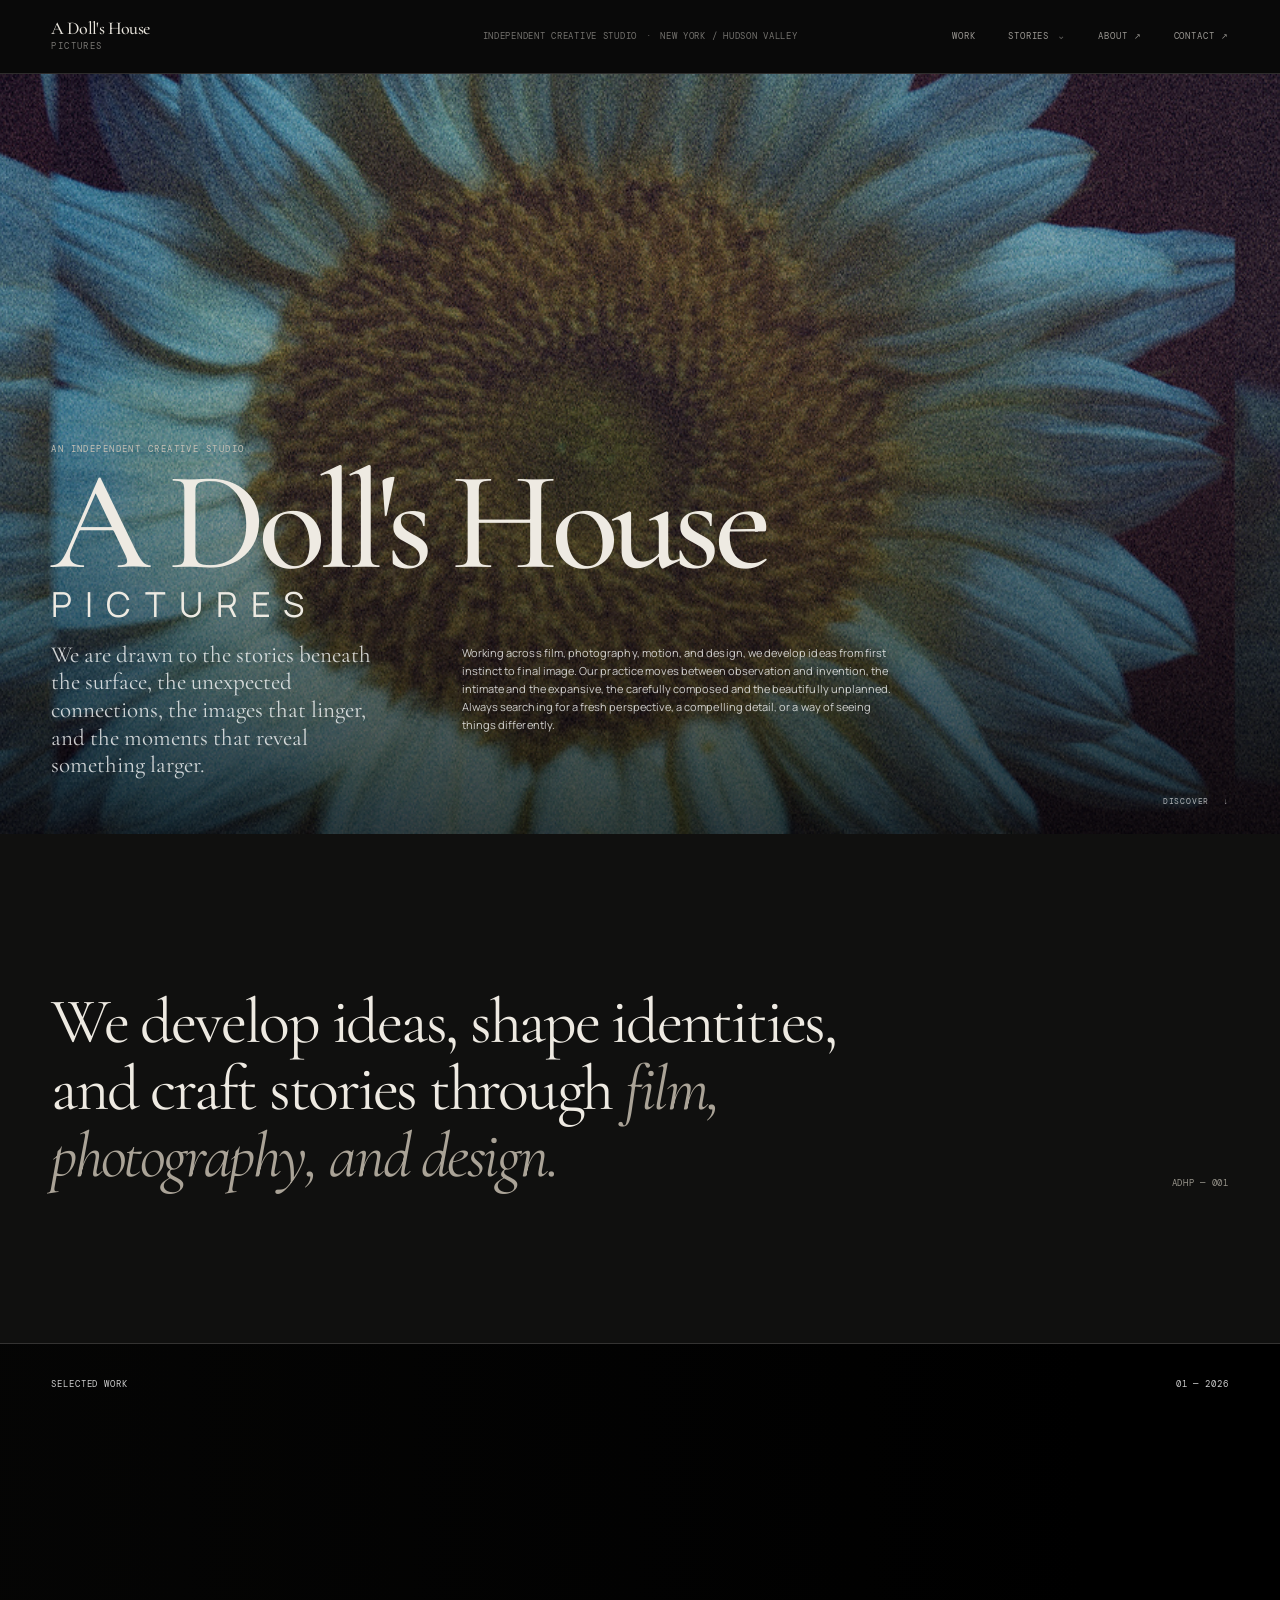
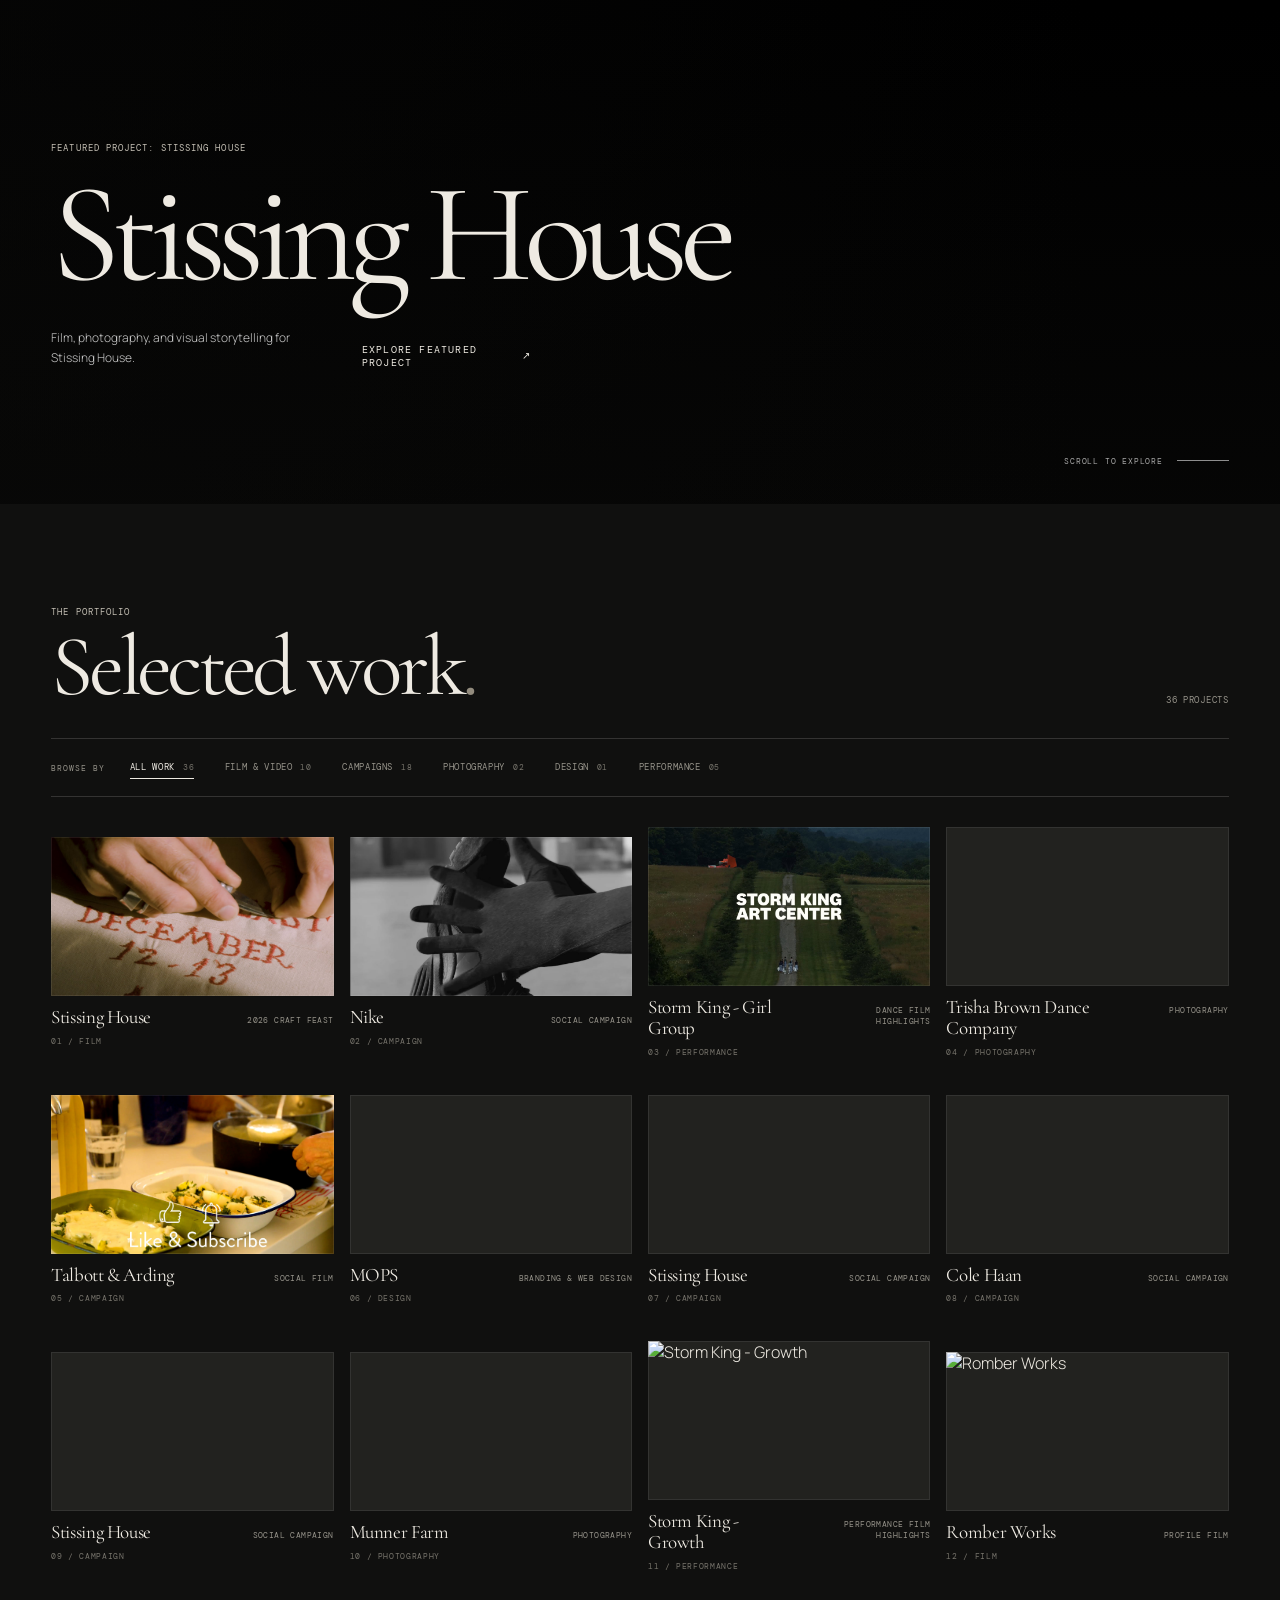
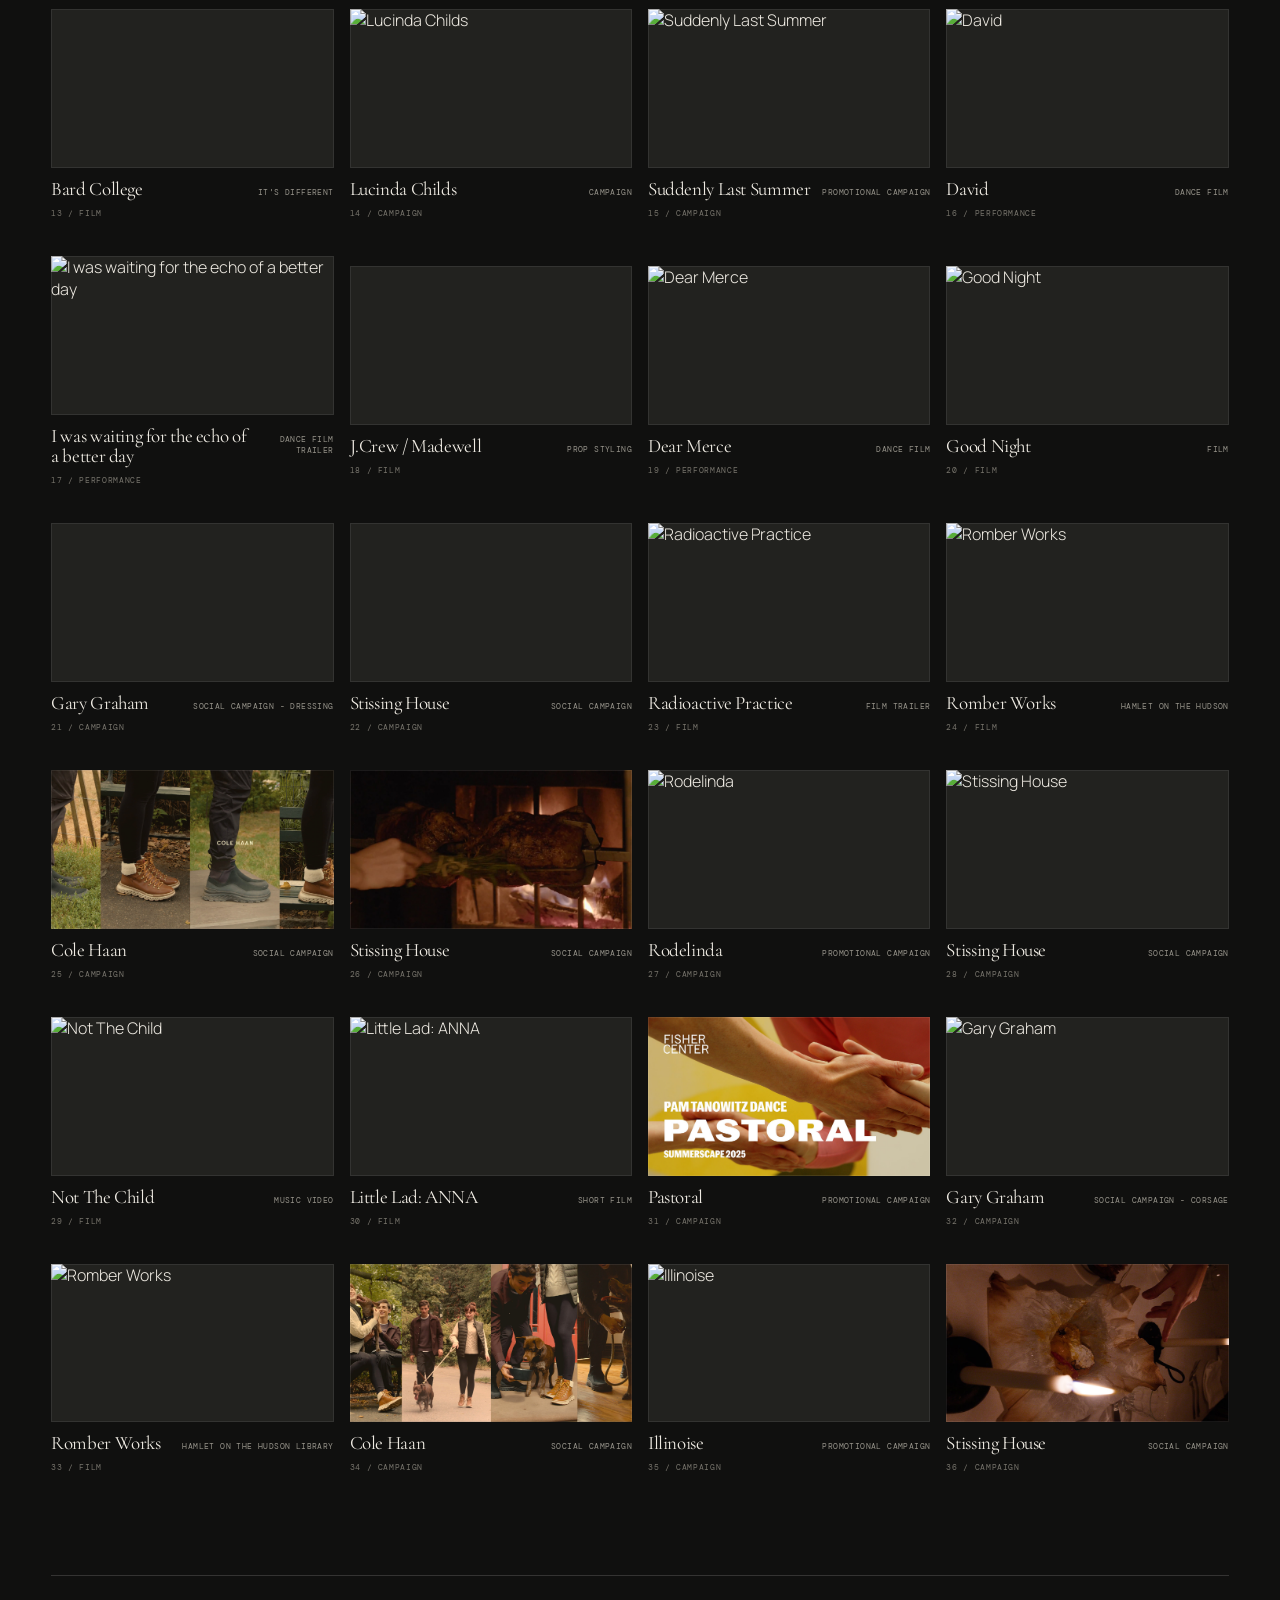
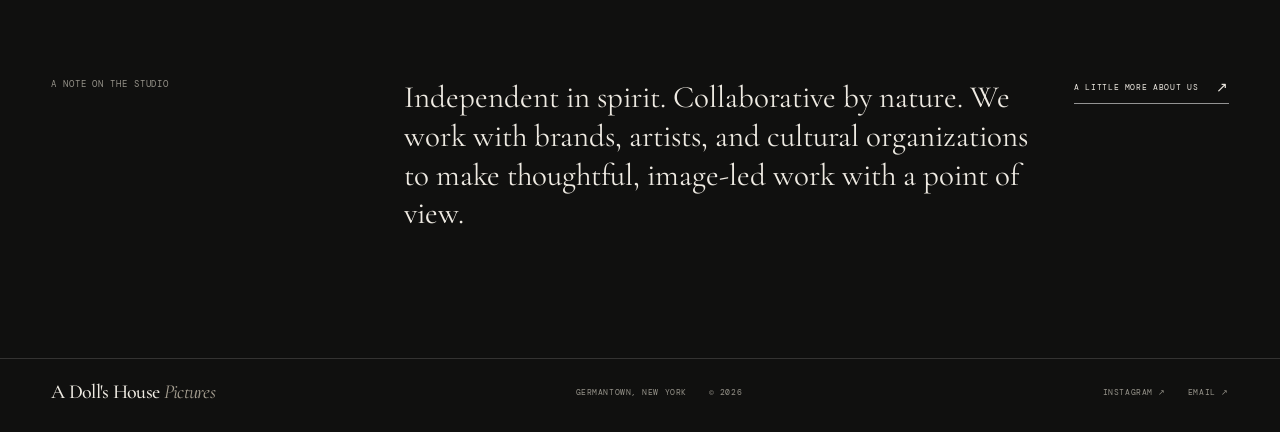
==== index.html @ d1c2907b "Add files via upload" ====
<!DOCTYPE html>
<html lang="en">
<head>
<meta charset="UTF-8">
<meta name="viewport" content="width=device-width, initial-scale=1, viewport-fit=cover">

<title>A Doll's House Pictures — Creative Studio by Jeremy Jacob</title>

<meta name="description" content="A Doll’s House Pictures is an independent creative studio founded by Jeremy Jacob, working across film, photography, motion, design, and visual storytelling in New York and the Hudson Valley.">
<meta name="author" content="Jeremy Jacob">
<meta name="robots" content="index, follow, max-image-preview:large, max-snippet:-1, max-video-preview:-1">

<link rel="canonical" href="https://www.adollshousepictures.com/">
<meta name="theme-color" content="#10100f">
<meta name="color-scheme" content="dark">

<link rel="icon" type="image/webp" href="images/adhp.webp">
<link rel="apple-touch-icon" href="images/adhp.webp">

<!-- SOCIAL SHARING -->
<meta property="og:type" content="website">
<meta property="og:site_name" content="A Doll's House Pictures">
<meta property="og:title" content="A Doll's House Pictures — Creative Studio by Jeremy Jacob">
<meta property="og:description" content="An independent creative studio working across film, photography, motion, design, and visual storytelling.">
<meta property="og:url" content="https://www.adollshousepictures.com/">
<meta property="og:image" content="https://www.adollshousepictures.com/images/og-image.jpg">

<meta name="twitter:card" content="summary_large_image">
<meta name="twitter:title" content="A Doll's House Pictures — Creative Studio by Jeremy Jacob">
<meta name="twitter:description" content="An independent creative studio working across film, photography, motion, design, and visual storytelling.">
<meta name="twitter:image" content="https://www.adollshousepictures.com/images/og-image.jpg">

<!-- STRUCTURED DATA -->
<script type="application/ld+json">
{
  "@context": "https://schema.org",
  "@type": "Organization",
  "@id": "https://www.adollshousepictures.com/#organization",
  "name": "A Doll's House Pictures",
  "alternateName": "ADHP",
  "url": "https://www.adollshousepictures.com/",
  "logo": "https://www.adollshousepictures.com/images/adhplogo.webp",
  "image": "https://www.adollshousepictures.com/images/og-image.jpg",
  "description": "An independent creative studio founded by Jeremy Jacob, working across film, photography, motion, and design.",
  "founder": {
    "@type": "Person",
    "name": "Jeremy Jacob",
    "url": "https://www.jeremyjacob.com/"
  },
  "foundingLocation": {
    "@type": "Place",
    "name": "New York"
  }
}
</script>

<!-- PRIORITIZE HERO VIDEO CONNECTIONS -->
<link rel="preconnect" href="https://player.vimeo.com">
<link rel="preconnect" href="https://i.vimeocdn.com">
<link rel="preconnect" href="https://f.vimeocdn.com">
<link rel="dns-prefetch" href="//player.vimeo.com">

<!-- PRELOAD HERO POSTER -->
<link
  rel="preload"
  as="image"
  href="images/og-image.jpg"
  fetchpriority="high">

<!-- FONTS -->
<link rel="preconnect" href="https://fonts.googleapis.com">
<link rel="preconnect" href="https://fonts.gstatic.com" crossorigin>

<link href="https://fonts.googleapis.com/css2?family=Cormorant+Garamond:ital,wght@0,400;0,500;1,400;1,500&family=DM+Mono:wght@400&family=Manrope:wght@300;400;500;600&display=swap" rel="stylesheet">

<!-- STYLESHEETS -->
<link rel="stylesheet" href="style.css">
<link rel="stylesheet" href="css/navigation.css">

<!-- HERO POSTER / VIDEO TRANSITION -->
<style>
.studio-hero-image {
  position:absolute;
  inset:0;
  overflow:hidden;
  background:#10100f;
  isolation:isolate;
}

.studio-hero-image iframe {
  position:absolute;
  z-index:1;
  inset:0;
  width:100%;
  height:100%;
  border:0;
  background:#10100f;
}

.studio-hero-poster {
  position:absolute;
  z-index:2;
  inset:0;
  background-image:url("images/og-image.jpg");
  background-size:cover;
  background-position:center;
  background-repeat:no-repeat;
  opacity:1;
  transition:opacity .5s ease;
  pointer-events:none;
}

.studio-hero-image.is-playing .studio-hero-poster {
  opacity:0;
}

@media(prefers-reduced-motion:reduce) {
  .studio-hero-poster {
    transition:none;
  }
}
</style>

</head>

<body>

<div class="site-shell">

  <div id="site-navigation"></div>

  <main>

    <!-- =====================================================
         01 — HOMEPAGE HERO
         POSTER REMAINS UNTIL VIMEO PLAYBACK BEGINS
    ====================================================== -->

    <section class="hero studio-hero" id="homeHero" aria-label="A Doll's House Pictures">

      <div class="studio-hero-image" id="studioHeroImage">

        <iframe
          id="studioHeroPlayer"
          src="https://player.vimeo.com/video/1247956538?h=6841a6b5e1&background=1&autoplay=1&loop=1&muted=1&autopause=0&controls=0&title=0&byline=0&portrait=0&transparent=0&dnt=1&playsinline=1"
          title="A Doll's House Pictures"
          allow="autoplay; fullscreen; picture-in-picture"
          allowfullscreen
          loading="eager">
        </iframe>

        <div
          class="studio-hero-poster"
          aria-hidden="true">
        </div>

      </div>

      <div class="hero-shade"></div>

      <div class="hero-topline">
        <span>NEW YORK / HUDSON VALLEY</span>
        <span id="heroYear">2026</span>
      </div>

      <div class="hero-copy">

        <div class="eyebrow" id="heroCategory">
          AN INDEPENDENT CREATIVE STUDIO
        </div>

        <h1 class="hero-title" id="heroTitle">
          <span class="hero-title-main">A Doll's House</span>
          <span class="hero-title-sub">PICTURES</span>
        </h1>

        <div class="hero-bottom" id="heroDescription">

          <p class="hero-statement">
            We are drawn to the stories beneath the surface, the unexpected
            connections, the images that linger, and the moments that reveal
            something larger.
          </p>

          <p class="hero-description">
            Working across film, photography, motion, and design, we develop
            ideas from first instinct to final image. Our practice moves between
            observation and invention, the intimate and the expansive, the
            carefully composed and the beautifully unplanned. Always searching
            for a fresh perspective, a compelling detail, or a way of seeing
            things differently.
          </p>

        </div>

      </div>

      <a class="hero-scroll" href="#intro-band" aria-label="Scroll to introduction">
        <span>Discover</span>
        <span aria-hidden="true">↓</span>
      </a>

    </section>


    <!-- =====================================================
         02 — INTRODUCTION
    ====================================================== -->

    <section class="intro-band" id="intro-band">

      <p>
        We develop ideas, shape identities, and craft stories through
        <em>film, photography, and design.</em>
      </p>

      <span class="intro-index">ADHP — 001</span>

    </section>


    <!-- =====================================================
         03 — FEATURED PROJECT
         LAZY-LOADED VIDEO
    ====================================================== -->

    <section class="featuredproject" id="featuredProject" aria-label="Featured project">

      <div class="hero-image" id="heroImage">

        <iframe
          class="hero-video"
          src="https://player.vimeo.com/video/1238761837?h=7458b6102d&background=1&autoplay=1&loop=1&muted=1&autopause=0&controls=0&title=0&byline=0&portrait=0&transparent=0&dnt=1&playsinline=1"
          title="Stissing House — Featured Project"
          allow="autoplay; fullscreen; picture-in-picture"
          allowfullscreen
          loading="lazy">
        </iframe>

      </div>

      <div class="hero-shade"></div>

      <div class="hero-topline">
        <span>Selected work</span>
        <span>01 — 2026</span>
      </div>

      <div class="hero-copy">

        <p class="eyebrow">Featured Project: Stissing House</p>

        <h2>Stissing House</h2>

        <div class="hero-bottom">

          <p>
            Film, photography, and visual storytelling for Stissing House.
          </p>

          <a class="hero-open" href="stissinghouse.html">
            Explore featured project <span>↗</span>
          </a>

        </div>

      </div>

      <a class="hero-scroll" href="#work">
        <span>Scroll to explore</span>
        <span class="scroll-line"></span>
      </a>

    </section>


    <!-- =====================================================
         04 — SELECTED WORK
    ====================================================== -->

    <section class="work-section" id="work">

      <div class="section-heading">

        <div>
          <p class="eyebrow">The portfolio</p>
          <h2>Selected work<span class="heading-period">.</span></h2>
        </div>

        <div class="work-controls">
          <span class="work-total" id="workTotal" aria-live="polite">00 projects</span>
        </div>

      </div>

      <div class="category-browser" id="categoryBrowser" aria-label="Browse projects by category">

        <span class="category-browser-label">Browse by</span>

        <div class="category-browser-options">

          <button class="filter-option is-active" data-filter="all" type="button" aria-pressed="true">
            All work <span class="category-count" id="count-all">00</span>
          </button>

          <button class="filter-option" data-filter="Film" type="button" aria-pressed="false">
            Film & video <span class="category-count" id="count-Film">00</span>
          </button>

          <button class="filter-option" data-filter="Campaign" type="button" aria-pressed="false">
            Campaigns <span class="category-count" id="count-Campaign">00</span>
          </button>

          <button class="filter-option" data-filter="Photography" type="button" aria-pressed="false">
            Photography <span class="category-count" id="count-Photography">00</span>
          </button>

          <button class="filter-option" data-filter="Design" type="button" aria-pressed="false">
            Design <span class="category-count" id="count-Design">00</span>
          </button>

          <button class="filter-option" data-filter="Performance" type="button" aria-pressed="false">
            Performance <span class="category-count" id="count-Performance">00</span>
          </button>

        </div>

      </div>

      <div class="project-grid" id="projectGrid"></div>

    </section>


    <!-- =====================================================
         05 — STUDIO NOTE
    ====================================================== -->

    <section class="studio-note" id="about">

      <div class="studio-note-label">A note on the studio</div>

      <p>
        Independent in spirit. Collaborative by nature. We work with brands,
        artists, and cultural organizations to make thoughtful, image-led
        work with a point of view.
      </p>

      <button type="button" class="text-link" id="studioAboutButton">
        A little more about us <span>↗</span>
      </button>

    </section>

  </main>


  <!-- =====================================================
       06 — FOOTER
  ====================================================== -->

  <footer class="site-footer">

    <a class="footer-mark" href="./">
      A Doll's House <em>Pictures</em>
    </a>

    <div class="footer-meta">
      <span>Germantown, New York</span>
      <span>© <span id="currentYear">2026</span></span>
    </div>

    <div class="footer-links">
      <a href="https://www.instagram.com/adollshousepictures/" target="_blank" rel="noopener noreferrer">Instagram ↗</a>
      <a href="mailto:adollshousepictures@gmail.com">Email ↗</a>
    </div>

  </footer>

</div>


<!-- =====================================================
     07 — PROJECT DETAIL VIEW
====================================================== -->

<div class="detail-view" id="detailView" aria-hidden="true">

  <div class="detail-topbar">

    <button type="button" class="back-button" id="backButton">
      <span>←</span> All work
    </button>

    <a class="detail-brand" href="./">
      A Doll's House <em>Pictures</em>
    </a>

    <div class="detail-count" id="detailCount"></div>

  </div>

  <div class="detail-content" id="project"></div>

  <div class="detail-bottom">

    <button type="button" id="previousProject" class="detail-step">
      ← Previous
    </button>

    <button type="button" id="nextProject" class="detail-step">
      Next project →
    </button>

  </div>

</div>


<!-- =====================================================
     08 — SCRIPTS
====================================================== -->

<script src="https://player.vimeo.com/api/player.js" defer></script>
<script src="script.js" defer></script>
<script src="js/navigation.js" defer></script>

<!-- =====================================================
     09 — HERO VIDEO LOADING

     This runs after deferred scripts have loaded.
     The poster is removed only on Vimeo's "playing" event.
====================================================== -->

<script>
window.addEventListener("DOMContentLoaded", () => {
  "use strict";

  const heroContainer = document.getElementById("studioHeroImage");
  const heroIframe = document.getElementById("studioHeroPlayer");

  if (!heroContainer || !heroIframe) return;

  if (!window.Vimeo || !window.Vimeo.Player) {
    // Keep the poster visible if the Vimeo API is unavailable.
    return;
  }

  const heroPlayer = new Vimeo.Player(heroIframe);

  heroPlayer.on("playing", () => {
    heroContainer.classList.add("is-playing");
  });

  heroPlayer.on("error", error => {
    console.warn("Homepage hero video error:", error);

    // Leave the poster in place if playback fails.
  });

  // The iframe already requests autoplay.
  // This confirms the muted state without removing the poster.
  heroPlayer.ready()
    .then(() => heroPlayer.setMuted(true))
    .catch(error => {
      console.warn("Homepage hero player initialization:", error);

      // Poster remains visible.
    });

});
</script>

</body>
</html>
---- style.css ----
/* ============================================================
   A DOLL'S HOUSE PICTURES
   HOMEPAGE + PROJECT DETAIL
   CLEAN MASTER STYLESHEET
============================================================ */


/* ============================================================
   SECTION 01 — VARIABLES & RESET
============================================================ */

:root {
  --bg: #10100f;
  --panel: #171715;
  --ink: #eeeae2;
  --muted: #96938a;
  --line: rgba(238, 234, 226, .16);
  --soft: rgba(238, 234, 226, .06);

  --serif: "Cormorant Garamond", Georgia, serif;
  --sans: "Manrope", Arial, sans-serif;
  --mono: "DM Mono", monospace;

  --gutter: clamp(20px, 4vw, 64px);

  --site-nav-height: 82px;
  --detail-nav-height: 68px;
  --combined-nav-height: calc(var(--site-nav-height) + var(--detail-nav-height));
}

* {
  box-sizing: border-box;
}

html {
  scroll-behavior: smooth;
  background: var(--bg);
}

body {
  margin: 0;
  background: var(--bg);
  color: var(--ink);
  font-family: var(--sans);
  font-weight: 300;
  -webkit-font-smoothing: antialiased;
}

body.drawer-open,
body.detail-open {
  overflow: hidden;
}

button,
a {
  -webkit-tap-highlight-color: transparent;
}

button {
  font: inherit;
  color: inherit;
}

a {
  color: inherit;
  text-decoration: none;
}

.site-shell {
  min-height: 100vh;
}

.sr-only {
  position: absolute;
  width: 1px;
  height: 1px;
  padding: 0;
  margin: -1px;
  overflow: hidden;
  clip: rect(0, 0, 0, 0);
  white-space: nowrap;
  border: 0;
}


/* ============================================================
   SECTION 02 — SITE HEADER & NAVIGATION DROPDOWN
============================================================ */

.topbar {
  position: relative;
  z-index: 5;
  height: var(--site-nav-height);
  padding: 0 var(--gutter);
  display: grid;
  grid-template-columns: 1fr 1fr 1fr;
  align-items: center;
  border-bottom: 1px solid var(--line);
}

.wordmark {
  display: flex;
  align-items: baseline;
  gap: 7px;
  width: max-content;
  white-space: nowrap;
}

.wordmark-main,
.footer-mark,
.detail-brand {
  font: 500 18px/1 var(--serif);
  letter-spacing: -.035em;
}

.wordmark-sub {
  font: italic 17px/1 var(--serif);
  color: #bcb6aa;
}

.topbar-center {
  text-align: center;
  color: var(--muted);
  font: 9px/1.5 var(--mono);
  letter-spacing: .06em;
  text-transform: uppercase;
}

.topbar-center span {
  padding: 0 7px;
  color: var(--ink);
}

.desktop-nav {
  display: flex;
  justify-content: flex-end;
  align-items: center;
  gap: clamp(15px, 2.3vw, 34px);
}

.desktop-nav a,
.desktop-nav button {
  padding: 7px 0;
  border: 0;
  background: none;
  color: #d4d0c8;
  font: 9px/1 var(--mono);
  letter-spacing: .07em;
  text-transform: uppercase;
  cursor: pointer;
  transition: color .25s ease;
}

.desktop-nav a:hover,
.desktop-nav button:hover {
  color: #fff;
}

.nav-count {
  margin-left: 4px;
  color: var(--muted);
}

.nav-dropdown {
  position: relative;
  display: flex;
  align-items: center;
}

.nav-dropdown-trigger {
  display: flex;
  align-items: center;
  gap: 8px;
}

.dropdown-caret {
  display: inline-block;
  font: 11px/1 var(--sans);
  color: #aaa397;
  transition: transform .3s ease, color .3s ease;
}

.nav-dropdown.is-open .dropdown-caret {
  transform: rotate(180deg);
  color: var(--ink);
}

/* Refined dropdown panel */

#site-navigation .nav-dropdown-menu,
.nav-dropdown-menu {
  position: absolute;
  top: calc(100% + 22px);
  left: -25px;

  min-width: 220px;
  padding: 13px 20px;

  display: grid;
  gap: 0;

  background: rgba(23, 23, 21, .97);
  border: 1px solid rgba(238, 234, 226, .13);
  box-shadow:
    0 18px 45px rgba(0, 0, 0, .32),
    0 2px 8px rgba(0, 0, 0, .15);

  backdrop-filter: blur(18px);
  -webkit-backdrop-filter: blur(18px);

  opacity: 0;
  visibility: hidden;
  pointer-events: none;

  transform: translateY(9px);

  transition:
    opacity .25s ease,
    transform .3s cubic-bezier(.2, .7, .2, 1),
    visibility .25s;
}

#site-navigation .nav-dropdown.is-open .nav-dropdown-menu,
#site-navigation .nav-dropdown:focus-within .nav-dropdown-menu,
.nav-dropdown.is-open .nav-dropdown-menu,
.nav-dropdown:focus-within .nav-dropdown-menu {
  opacity: 1;
  visibility: visible;
  pointer-events: auto;
  transform: translateY(0);
}

/* Fine top accent */

#site-navigation .nav-dropdown-menu::before,
.nav-dropdown-menu::before {
  content: "";
  position: absolute;
  top: -1px;
  left: 20px;
  width: 34px;
  height: 1px;
  background: rgba(238, 234, 226, .55);
}

/* Dropdown links */

#site-navigation .nav-dropdown-menu a,
.nav-dropdown-menu a {
  position: relative;
  display: flex;
  align-items: center;
  justify-content: space-between;

  min-height: 43px;
  padding: 11px 0;

  border-bottom: 1px solid rgba(238, 234, 226, .09);

  color: #c9c4ba;
  font: 9px/1.4 var(--mono);
  letter-spacing: .09em;
  text-transform: uppercase;
  white-space: nowrap;

  transition:
    color .2s ease,
    padding-left .25s ease;
}

#site-navigation .nav-dropdown-menu a:last-child,
.nav-dropdown-menu a:last-child {
  border-bottom: 0;
}

#site-navigation .nav-dropdown-menu a:hover,
.nav-dropdown-menu a:hover {
  padding-left: 5px;
  color: #fff;
}

#site-navigation .nav-dropdown-menu a::after,
.nav-dropdown-menu a::after {
  content: "↗";
  margin-left: 20px;
  color: #77746c;
  font: 11px/1 var(--sans);
  opacity: 0;
  transform: translate(-4px, 3px);
  transition: opacity .2s ease, transform .2s ease;
}

#site-navigation .nav-dropdown-menu a:hover::after,
.nav-dropdown-menu a:hover::after {
  opacity: .8;
  transform: translate(0, 0);
}

.nav-arrow {
  font-size: 12px;
}

.menu-button {
  display: none;
}


/* ============================================================
   SECTION 03 — SHARED HERO BASE
============================================================ */

.hero {
  position: relative;
  height: min(760px, calc(100svh - var(--site-nav-height)));
  min-height: 570px;
  overflow: hidden;
  background: #24231f;
}

.hero-image,
.hero-shade {
  position: absolute;
  inset: 0;
}

.hero-image {
  overflow: hidden;
  background-color: #000;
  background-position: center 44%;
  background-size: cover;
  transform: scale(1.005);
}

.hero-image .hero-video {
  position: absolute;
  top: 50%;
  left: 50%;
  width: max(100%, 177.78vh);
  height: max(100%, 56.25vw);
  min-width: 100%;
  min-height: 100%;
  border: 0;
  background: #000;
  transform: translate(-50%, -50%);
  pointer-events: none;
}

.hero-shade {
  background:
    linear-gradient(
      90deg,
      rgba(10, 10, 9, .7),
      rgba(10, 10, 9, .12) 75%
    ),
    linear-gradient(
      0deg,
      rgba(10, 10, 9, .68),
      transparent 58%
    );
}

.hero-topline {
  position: absolute;
  top: 30px;
  left: var(--gutter);
  right: var(--gutter);
  display: flex;
  justify-content: space-between;
  color: rgba(255, 255, 255, .8);
  font: 9px var(--mono);
  letter-spacing: .1em;
  text-transform: uppercase;
}

.hero-copy {
  position: absolute;
  left: var(--gutter);
  bottom: clamp(70px, 11vh, 130px);
  width: min(760px, calc(100% - 2 * var(--gutter)));
}

.eyebrow {
  margin: 0 0 16px;
  color: #c4bfb4;
  font: 9px/1.5 var(--mono);
  letter-spacing: .12em;
  text-transform: uppercase;
}

.hero h1 {
  margin: 0;
  font: 400 clamp(64px, 11vw, 160px)/.8 var(--serif);
  letter-spacing: -.065em;
}

.hero-bottom {
  display: flex;
  align-items: flex-end;
  justify-content: space-between;
  gap: 30px;
  margin-top: 28px;
}

.hero-bottom p {
  max-width: 380px;
  margin: 0;
  color: rgba(255, 255, 255, .78);
  font-size: 12px;
  line-height: 1.7;
}

.text-link {
  display: inline-flex;
  align-items: center;
  gap: 18px;
  padding: 0 0 7px;
  border: 0;
  border-bottom: 1px solid rgba(255, 255, 255, .55);
  background: none;
  color: var(--ink);
  font: 9px var(--mono);
  letter-spacing: .08em;
  text-transform: uppercase;
  cursor: pointer;
}

.text-link span {
  font-size: 14px;
}

.hero-scroll {
  position: absolute;
  bottom: 28px;
  left: var(--gutter);
  display: flex;
  align-items: center;
  gap: 14px;
  color: rgba(255, 255, 255, .65);
  font: 8px var(--mono);
  letter-spacing: .1em;
  text-transform: uppercase;
}

.scroll-line {
  width: 52px;
  height: 1px;
  background: rgba(255, 255, 255, .55);
}


/* ============================================================
   SECTION 04 — HOMEPAGE HERO
   EDITORIAL VIDEO / SERIF + SANS WORDMARK
============================================================ */

.studio-hero {
  position: relative;
  overflow: hidden;
}

.studio-hero .studio-hero-image {
  position: absolute;
  inset: 0;
  overflow: hidden;
}

.studio-hero .studio-hero-image iframe {
  position: absolute;
  top: 50%;
  left: 50%;
  width: 100vw;
  height: 56.25vw;
  min-width: 177.78vh;
  min-height: 100vh;
  transform: translate(-50%, -50%);
  border: 0;
  pointer-events: none;
}

.studio-hero .hero-shade {
  position: absolute;
  inset: 0;
  z-index: 1;
  background: linear-gradient(
    to bottom,
    rgba(0, 0, 0, .04) 0%,
    rgba(0, 0, 0, .08) 35%,
    rgba(0, 0, 0, .32) 65%,
    rgba(0, 0, 0, .68) 100%
  );
  pointer-events: none;
}

.studio-hero .hero-topline {
  display: none;
}

.studio-hero .hero-copy {
  position: absolute;
  z-index: 2;
  left: var(--gutter);
  right: var(--gutter);
  bottom: clamp(38px, 6vh, 68px);
  width: auto;
  max-width: none;
  margin: 0;
}

.studio-hero .eyebrow {
  margin: 0 0 13px;
  font-family: var(--mono);
  font-size: 9px;
  font-weight: 400;
  line-height: 1.4;
  letter-spacing: .16em;
  text-transform: uppercase;
}

.studio-hero .hero-title {
  margin: 0;
  padding: 0;
}

.studio-hero .hero-title-main {
  display: block;
  font-family: var(--serif);
  font-size: clamp(76px, 11vw, 160px);
  font-weight: 500;
  line-height: .78;
  letter-spacing: -.055em;
  white-space: nowrap;
}

.studio-hero .hero-title-sub {
  display: block;
  margin-top: 9px;
  font-family: var(--sans);
  font-size: clamp(24px, 2.7vw, 38px);
  font-style: normal;
  font-weight: 400;
  line-height: 1;
  letter-spacing: .38em;
  color: var(--ink);
}

.studio-hero .hero-bottom {
  display: grid;
  grid-template-columns: minmax(0, .9fr) minmax(0, 1.1fr);
  gap: clamp(24px, 4vw, 58px);
  align-items: start;
  max-width: 850px;
  margin-top: 20px;
}

.studio-hero .hero-statement {
  max-width: 350px;
  margin: 0;
  font-family: var(--serif);
  font-size: clamp(19px, 1.8vw, 25px);
  font-weight: 400;
  line-height: 1.2;
}

.studio-hero .hero-description {
  max-width: 430px;
  margin: 2px 0 0;
  font-family: var(--sans);
  font-size: 11px;
  font-weight: 400;
  line-height: 1.65;
  letter-spacing: .005em;
}

.studio-hero .hero-scroll {
  position: absolute;
  z-index: 3;
  right: var(--gutter);
  bottom: 28px;
  left: auto;
}


/* ============================================================
   SECTION 05 — FEATURED PROJECT HERO
============================================================ */

.featuredproject {
  position: relative;
  height: min(760px, calc(100svh - var(--site-nav-height)));
  min-height: 570px;
  overflow: hidden;
  isolation: isolate;
  background: #24231f;
}

.featuredproject .hero-image,
.featuredproject .hero-shade {
  position: absolute;
  inset: 0;
}

.featuredproject .hero-image {
  z-index: 0;
  overflow: hidden;
  background-color: #000;
  background-position: center 44%;
  background-size: cover;
  transform: scale(1.005);
}

.featuredproject .hero-image .hero-video {
  position: absolute;
  top: 50%;
  left: 50%;
  width: max(100%, 177.78vh);
  height: max(100%, 56.25vw);
  min-width: 100%;
  min-height: 100%;
  border: 0;
  background: #000;
  transform: translate(-50%, -50%);
  pointer-events: none;
}

.featuredproject .hero-shade {
  z-index: 1;
  background:
    linear-gradient(
      90deg,
      rgba(10, 10, 9, .48),
      transparent 85%
    ),
    linear-gradient(
      0deg,
      rgba(10, 10, 9, .55),
      transparent 65%
    );
}

.featuredproject .hero-topline {
  position: absolute;
  z-index: 2;
  top: 34px;
  left: var(--gutter);
  right: var(--gutter);
}

.featuredproject .hero-copy {
  position: absolute;
  z-index: 2;
  left: var(--gutter);
  bottom: clamp(100px, 15vh, 170px);
  width: min(1050px, calc(100% - 2 * var(--gutter)));
}

.featuredproject .eyebrow {
  margin-bottom: 22px;
}

.featuredproject h1,
.featuredproject h2 {
  max-width: 1000px;
  margin: 0;
  color: var(--ink);
  font: 400 clamp(64px, 11vw, 160px)/.82 var(--serif);
  letter-spacing: -.065em;
}

.featuredproject .hero-bottom {
  max-width: 480px;
  margin-top: 25px;
}

.featuredproject .hero-open {
  display: inline-flex;
  align-items: center;
  gap: 14px;
  margin-top: 25px;
  color: var(--ink);
  font: 10px var(--mono);
  letter-spacing: .12em;
  text-transform: uppercase;
}

.featuredproject .hero-open span {
  transition: transform .25s ease;
}

.featuredproject .hero-open:hover span {
  transform: translateX(5px);
}

.featuredproject .hero-scroll {
  position: absolute;
  z-index: 2;
  right: var(--gutter);
  bottom: 38px;
  left: auto;
}


/* ============================================================
   SECTION 06 — INTRODUCTION BAND
============================================================ */

.intro-band {
  display: flex;
  justify-content: space-between;
  align-items: flex-end;
  gap: 30px;

  /* Increased vertical presence */
  padding: clamp(90px, 12vw, 165px) var(--gutter);

  border-bottom: 1px solid var(--line);
}

.intro-band p {
  max-width: 850px;
  margin: 0;
  font: 400 clamp(30px, 5vw, 66px)/1.05 var(--serif);
  letter-spacing: -.035em;
}

.intro-band em {
  color: #aaa397;
  font-weight: 400;
}

.intro-index {
  flex-shrink: 0;
  color: var(--muted);
  font: 9px var(--mono);
  letter-spacing: .08em;
}


/* ============================================================
   SECTION 07 — SELECTED WORK
============================================================ */

.work-section {
  padding: clamp(60px, 8vw, 110px) var(--gutter);
}

.section-heading {
  display: flex;
  justify-content: space-between;
  align-items: flex-end;
  gap: 30px;
  margin-bottom: 32px;
}

.section-heading .eyebrow {
  margin-bottom: 9px;
}

.section-heading h2 {
  margin: 0;
  font: 400 clamp(44px, 7vw, 86px)/.9 var(--serif);
  letter-spacing: -.05em;
}

.heading-period {
  color: #938c7e;
}

.work-controls {
  display: flex;
  align-items: center;
  gap: 24px;
}

.work-total {
  color: var(--muted);
  font: 9px var(--mono);
  letter-spacing: .08em;
  text-transform: uppercase;
}

.category-browser {
  display: flex;
  align-items: center;
  gap: 25px;
  margin: 0 0 30px;
  padding: 17px 0;
  border-top: 1px solid var(--line);
  border-bottom: 1px solid var(--line);
}

.category-browser-label {
  flex: 0 0 auto;
  color: var(--muted);
  font: 8px var(--mono);
  letter-spacing: .12em;
  text-transform: uppercase;
}

.category-browser-options {
  display: flex;
  align-items: center;
  gap: clamp(14px, 2.4vw, 34px);
  min-width: 0;
  flex: 1;
}

.filter-option {
  display: inline-flex;
  align-items: center;
  gap: 8px;
  flex: 0 0 auto;
  padding: 5px 0;
  border: 0;
  border-bottom: 1px solid transparent;
  background: none;
  color: var(--muted);
  font: 9px var(--mono);
  letter-spacing: .07em;
  text-transform: uppercase;
  cursor: pointer;
  transition: color .2s, border-color .2s;
}

.filter-option.is-active {
  border-bottom-color: var(--ink);
  color: var(--ink);
}

.filter-option:hover {
  color: #fff;
}

.category-count {
  color: #77746c;
  font-size: 8px;
}

.project-card[hidden] {
  display: none !important;
}


/* ============================================================
   SECTION 08 — PROJECT GRID
============================================================ */

.project-grid {
  display: grid;
  grid-template-columns: repeat(4, minmax(0, 1fr));
  gap: 38px 16px;
}

.project-card {
  display: block;
  min-width: 0;
  padding: 0;
  border: 0;
  background: none;
  text-align: left;
  cursor: pointer;
}

.card-media {
  position: relative;
  overflow: hidden;
  aspect-ratio: 16 / 9;
  background: #22221f;
}

.card-media img {
  display: block;
  width: 100%;
  height: 100%;
  object-fit: cover;
  transition: transform .7s cubic-bezier(.2, .7, .2, 1), opacity .4s;
}

.project-card:hover .card-media img {
  transform: scale(1.035);
  opacity: .76;
}

.card-overlay {
  position: absolute;
  inset: 0;
  border: 1px solid rgba(255, 255, 255, .08);
  pointer-events: none;
}

.card-play {
  position: absolute;
  right: 14px;
  bottom: 12px;
  width: 30px;
  height: 30px;
  display: grid;
  place-items: center;
  border: 1px solid rgba(255, 255, 255, .55);
  border-radius: 50%;
  font-size: 14px;
  opacity: 0;
  transform: translateY(5px);
  transition: .25s;
}

.project-card:hover .card-play {
  opacity: 1;
  transform: none;
}

.card-meta {
  display: flex;
  justify-content: space-between;
  align-items: baseline;
  gap: 12px;
  padding-top: 11px;
}

.card-title {
  margin: 0;
  font: 400 19px/1.1 var(--serif);
  letter-spacing: -.02em;
}

.card-category {
  color: var(--muted);
  font: 8px/1.4 var(--mono);
  text-align: right;
  text-transform: uppercase;
  letter-spacing: .05em;
}

.card-number {
  margin-top: 8px;
  color: #77746c;
  font: 8px var(--mono);
  letter-spacing: .08em;
  text-transform: uppercase;
}


/* ============================================================
   SECTION 09 — STUDIO NOTE
============================================================ */

.studio-note {
  display: grid;
  grid-template-columns: 1fr 2fr auto;
  align-items: start;
  gap: 35px;
  margin: 0 var(--gutter);

  /* More generous vertical spacing */
  padding: clamp(65px, 8vw, 105px) 0 clamp(80px, 10vw, 125px);

  border-top: 1px solid var(--line);
}

.studio-note-label {
  color: var(--muted);
  font: 9px var(--mono);
  letter-spacing: .1em;
  text-transform: uppercase;
}

.studio-note p {
  max-width: 630px;
  margin: 0;
  font: 400 clamp(21px, 2.5vw, 31px)/1.25 var(--serif);
}

.studio-note .text-link {
  font-size: 8px;
  white-space: nowrap;
}


/* ============================================================
   SECTION 10 — FOOTER
============================================================ */

.site-footer {
  display: flex;
  justify-content: space-between;
  align-items: center;
  gap: 25px;
  padding: 23px var(--gutter) 30px;
  border-top: 1px solid var(--line);
}

.footer-mark {
  font-size: 20px;
}

.footer-mark em,
.detail-brand em {
  color: #a9a294;
  font-weight: 400;
}

.footer-meta,
.footer-links {
  display: flex;
  gap: 22px;
  color: var(--muted);
  font: 8px var(--mono);
  letter-spacing: .07em;
  text-transform: uppercase;
}

.footer-links a:hover {
  color: var(--ink);
}


/* ============================================================
   SECTION 11 — PROJECTS DRAWER
============================================================ */

.drawer-backdrop {
  position: fixed;
  z-index: 20;
  inset: 0;
  background: rgba(0, 0, 0, .58);
  opacity: 0;
  visibility: hidden;
  transition: .35s;
}

.drawer-backdrop.is-open {
  opacity: 1;
  visibility: visible;
}

.projects-drawer {
  position: fixed;
  z-index: 21;
  top: 0;
  right: 0;
  width: min(470px, 100%);
  height: 100dvh;
  display: flex;
  flex-direction: column;
  overflow: auto;
  padding: 28px 32px 25px;
  background: #171715;
  border-left: 1px solid var(--line);
  transform: translateX(102%);
  transition: transform .4s cubic-bezier(.2, .7, .2, 1);
}

.projects-drawer.is-open {
  transform: none;
}

.drawer-head,
.drawer-archive-head {
  display: flex;
  justify-content: space-between;
  align-items: center;
  color: var(--muted);
  font: 9px var(--mono);
  letter-spacing: .1em;
  text-transform: uppercase;
}

.drawer-head button {
  border: 0;
  background: none;
  font: 30px/1 var(--serif);
  cursor: pointer;
}

.drawer-primary {
  display: grid;
  gap: 12px;
  padding: 42px 0;
  border-bottom: 1px solid var(--line);
}

.drawer-primary a,
.drawer-primary button {
  display: flex;
  justify-content: space-between;
  padding: 0;
  border: 0;
  background: none;
  text-align: left;
  font: 400 32px/1.1 var(--serif);
  cursor: pointer;
}

.drawer-primary a span,
.drawer-primary button span {
  color: var(--muted);
  font: 12px var(--mono);
}

.drawer-stories {
  display: grid;
  gap: 10px;
}

.drawer-stories-label {
  color: var(--muted);
  font: 8px var(--mono);
  letter-spacing: .12em;
  text-transform: uppercase;
}

.drawer-primary .drawer-stories a {
  padding-left: 13px;
  font: 400 25px/1.1 var(--serif);
}

.drawer-primary .drawer-stories a span {
  font: 11px var(--mono);
}

.drawer-archive-head {
  padding: 28px 0 12px;
}

.drawer-project-list {
  overflow: auto;
}

.drawer-project {
  width: 100%;
  display: flex;
  align-items: baseline;
  gap: 17px;
  padding: 10px 0;
  border: 0;
  border-bottom: 1px solid rgba(255, 255, 255, .07);
  background: none;
  color: #d6d2ca;
  text-align: left;
  font: 400 17px var(--serif);
  cursor: pointer;
}

.drawer-project-number {
  color: var(--muted);
  font: 8px var(--mono);
}

.drawer-project.is-active,
.drawer-project:hover {
  color: #fff;
}

.drawer-footer {
  display: flex;
  justify-content: space-between;
  gap: 15px;
  margin-top: auto;
  padding-top: 28px;
  color: var(--muted);
  font: 8px var(--mono);
  text-transform: uppercase;
  letter-spacing: .06em;
}


/* ============================================================
   SECTION 12 — PROJECT DETAIL VIEW / LIGHTBOX
============================================================ */

/* Lock the background page while the lightbox is open */

body.detail-open {
  overflow: hidden;
  overscroll-behavior: none;
}

/* Keep the regular site navigation visible above the lightbox */

body.detail-open .topbar {
  display: grid !important;
  position: fixed !important;
  top: 0 !important;
  left: 0 !important;
  right: 0 !important;
  width: 100%;
  height: var(--site-nav-height);
  z-index: 100001 !important;
  transform: none !important;
  background: rgba(16, 16, 15, .98);
  border-bottom: 1px solid var(--line);
  backdrop-filter: blur(16px);
  -webkit-backdrop-filter: blur(16px);
}

/* Full-screen lightbox is the scrolling container */

.detail-view {
  position: fixed;
  z-index: 9000;
  inset: 0;
  width: 100%;
  height: 100vh;
  height: 100dvh;
  overflow-x: hidden;
  overflow-y: auto;
  overscroll-behavior: contain;
  -webkit-overflow-scrolling: touch;
  background: var(--bg);
  opacity: 0;
  visibility: hidden;
  pointer-events: none;
  transition: opacity .3s ease, visibility .3s ease;
}

.detail-view.is-open {
  opacity: 1;
  visibility: visible;
  pointer-events: auto;
}

/* Lightbox navigation sits below the main site navigation */

.detail-topbar {
  position: fixed !important;
  top: var(--site-nav-height) !important;
  left: 0 !important;
  right: 0 !important;
  z-index: 99999 !important;

  width: 100%;
  height: var(--detail-nav-height);
  padding: 0 var(--gutter);

  display: grid;
  grid-template-columns: 1fr 1fr 1fr;
  align-items: center;

  background: rgba(16, 16, 15, .98);
  border-bottom: 1px solid var(--line);
  backdrop-filter: blur(16px);
  -webkit-backdrop-filter: blur(16px);
}

/* Lightbox navigation typography */

.back-button,
.detail-step {
  border: 0;
  background: none;
  color: #d8d4cc;
  font: 9px var(--mono);
  letter-spacing: .08em;
  text-transform: uppercase;
  cursor: pointer;
  text-align: left;
}

.back-button span {
  padding-right: 7px;
}

.detail-brand {
  text-align: center;
}

.detail-count {
  color: var(--muted);
  font: 9px var(--mono);
  text-align: right;
}

/* Project content begins below both navigation bars */

.detail-content {
  position: relative;
  z-index: 1;
  width: 100%;
  max-width: 1500px;
  margin: 0 auto;
  padding: calc(var(--combined-nav-height) + clamp(30px, 5vw, 72px)) var(--gutter) 65px;
  box-sizing: border-box;
}

/* Previous / next project navigation */

.detail-bottom {
  position: relative;
  z-index: 1;
  display: flex;
  justify-content: space-between;
  gap: 20px;
  padding: 18px var(--gutter) 30px;
  border-top: 1px solid var(--line);
}

.detail-step:hover,
.back-button:hover {
  color: #fff;
}

.detail-step:disabled {
  opacity: .3;
  cursor: default;
}


/* ============================================================
   SECTION 13 — PROJECT MEDIA
============================================================ */

#project {
  display: flex;
  flex-direction: column;
  align-items: center;
  width: 100%;
}

#project > .project-media,
#project > .about-content {
  width: 100%;
  align-self: center;
}

#project > .project-media {
  display: flex;
  justify-content: center;
}

#project > .project-media > .vimeo-wrap,
#project > .project-media > .triple-vertical-grid,
#project > .project-media > .image-carousel,
#project > .project-media.image-project {
  margin-right: auto;
  margin-left: auto;
}

#project > .project-info {
  width: 100%;
  align-self: center;
}

#project > .about-content {
  max-width: 1180px;
  margin-right: auto;
  margin-left: auto;
}

.project-media {
  width: 100%;
  display: flex;
  justify-content: center;
  align-items: center;
  margin-inline: auto;
}

.project-media > * {
  margin-inline: auto;
}

.vimeo-wrap {
  position: relative;
  width: 100%;
  max-width: 1120px;
  aspect-ratio: 16 / 9;
  overflow: hidden;
  background: #090909;
}

.vimeo-wrap.vertical {
  width: min(100%, 380px);
  aspect-ratio: 9 / 16;
}

.vimeo-frame {
  position: absolute;
  inset: 0;
  width: 100%;
  height: 100%;
}

.vimeo-frame iframe,
.triple-vimeo-wrap iframe,
.about-video iframe {
  position: absolute;
  inset: 0;
  display: block;
  width: 100%;
  height: 100%;
  border: 0;
}

.vimeo-controls {
  position: absolute;
  z-index: 2;
  right: 0;
  bottom: 0;
  left: 0;
  display: flex;
  align-items: center;
  gap: 15px;
  padding: 16px 18px;
  background: linear-gradient(transparent, rgba(0, 0, 0, .75));
  opacity: 0;
  transition: opacity .25s;
}

.vimeo-wrap:hover .vimeo-controls,
.vimeo-wrap:focus-within .vimeo-controls,
.vimeo-wrap.controls-visible .vimeo-controls {
  opacity: 1;
}

.vimeo-control {
  border: 0;
  background: none;
  color: white;
  font: 8px var(--mono);
  text-transform: uppercase;
  cursor: pointer;
}

.vimeo-time {
  color: white;
  font: 8px var(--mono);
  white-space: nowrap;
}

.vimeo-progress-wrap {
  min-width: 30px;
  flex: 1;
}

.vimeo-progress {
  width: 100%;
  height: 2px;
  accent-color: white;
  cursor: pointer;
}

.vimeo-click-overlay {
  position: absolute;
  z-index: 1;
  inset: 0;
  width: 100%;
  height: 100%;
  padding: 0;
  border: 0;
  background: transparent;
  cursor: pointer;
}


/* ============================================================
   SECTION 14 — TRIPLE VERTICAL VIDEO LAYOUT
============================================================ */

.triple-vertical-grid {
  width: 100%;
  max-width: 1180px;
  margin-inline: auto;
  display: grid;
  grid-template-columns: repeat(3, minmax(0, 1fr));
  align-items: start;
  gap: clamp(8px, 1.5vw, 20px);
}

.triple-vimeo-wrap {
  position: relative;
  width: 100%;
  aspect-ratio: 9 / 16;
  overflow: hidden;
  background: #080808;
}

.triple-vimeo-wrap iframe {
  width: 100%;
  height: 100%;
  object-fit: cover;
}

.triple-vimeo-wrap .vimeo-controls {
  gap: clamp(4px, .7vw, 10px);
  padding: 10px 8px;
}

.triple-vimeo-wrap .vimeo-control,
.triple-vimeo-wrap .vimeo-time {
  font-size: 7px;
}

.triple-vimeo-wrap .vimeo-progress {
  height: 2px;
}


/* ============================================================
   SECTION 15 — PROJECT INFORMATION
============================================================ */

.project-info {
  max-width: 1120px;
  margin: 35px auto 0;
  padding-top: 22px;
  display: grid;
  grid-template-columns: 1fr 1fr;
  gap: 12px 35px;
  border-top: 1px solid var(--line);
}

.project-title {
  grid-column: 1 / -1;
  margin: 0;
  font: 400 clamp(38px, 6vw, 76px)/.95 var(--serif);
  letter-spacing: -.045em;
}

.project-category {
  color: var(--muted);
  font: 9px var(--mono);
  letter-spacing: .08em;
  text-transform: uppercase;
}

.project-description {
  grid-column: 1 / -1;
  max-width: 680px;
  color: #c5c0b6;
  font-size: 13px;
  line-height: 1.8;
}

.project-credits {
  grid-column: 1 / -1;
  display: flex;
  flex-wrap: wrap;
  gap: 15px 35px;
  margin-top: 14px;
}

.project-credit {
  display: grid;
  gap: 5px;
  color: #d6d1c8;
  font-size: 10px;
}

.credit-role {
  color: var(--muted);
  font: 8px var(--mono);
  text-transform: uppercase;
  letter-spacing: .07em;
}

.project-error {
  padding: 80px 0;
}

.project-error h1 {
  font: 400 50px var(--serif);
}


/* ============================================================
   SECTION 16 — IMAGE CAROUSEL & IMAGE PROJECTS
============================================================ */

.image-carousel {
  width: 100%;
  max-width: 1180px;
  margin: 0 auto;
}

.carousel-stage {
  position: relative;
  min-height: 300px;
  display: flex;
  align-items: center;
  justify-content: center;
  background: transparent;
}

.carousel-image-wrap {
  position: relative;
  width: 100%;
  height: min(75vh, 850px);
  display: flex;
  align-items: center;
  justify-content: center;
}

.carousel-image {
  position: absolute;
  inset: 0;
  width: 100%;
  height: 100%;
  object-fit: contain;
  opacity: 0;
  pointer-events: none;
  transition: opacity .25s;
}

.carousel-image.active {
  opacity: 1;
  pointer-events: auto;
}

.carousel-arrow {
  position: absolute;
  z-index: 2;
  top: 50%;
  width: 42px;
  height: 42px;
  display: grid;
  place-items: center;
  border: 1px solid rgba(255, 255, 255, .5);
  border-radius: 50%;
  background: rgba(0, 0, 0, .25);
  color: white;
  font-size: 20px;
  transform: translateY(-50%);
  cursor: pointer;
}

.carousel-prev {
  left: 15px;
}

.carousel-next {
  right: 15px;
}

.carousel-meta {
  padding-top: 10px;
  color: var(--muted);
  font: 9px var(--mono);
  text-align: right;
}

.image-project {
  width: fit-content;
  max-width: 100%;
  max-height: 80vh;
  margin-inline: auto;
  display: flex;
  align-items: center;
  justify-content: center;
}

.image-project img {
  display: block;
  width: auto;
  max-width: 100%;
  max-height: 80vh;
  margin-inline: auto;
  object-fit: contain;
}

.project-text {
  font: 400 36px var(--serif);
}

.text-project-description {
  margin-top: 20px;
  font: 13px/1.8 var(--sans);
  white-space: pre-line;
}


/* ============================================================
   SECTION 17 — ABOUT PAGE
============================================================ */

.about-page {
  width: 100%;
  max-width: 1420px;
  margin: 0 auto;
}

.about-manifesto {
  padding: clamp(8px, 2vw, 26px) 0 clamp(34px, 6vw, 76px);
  border-bottom: 1px solid var(--line);
}

.about-kicker,
.about-manifesto-foot,
.about-copy-heading {
  display: flex;
  justify-content: space-between;
  gap: 20px;
  color: var(--muted);
  font: 9px/1.5 var(--mono);
  letter-spacing: .09em;
  text-transform: uppercase;
}

.about-display {
  margin: clamp(38px, 6vw, 82px) 0 clamp(28px, 4vw, 52px);
  font: 400 clamp(58px, 10.5vw, 148px)/.78 var(--serif);
  letter-spacing: -.065em;
}

.about-line {
  display: block;
  overflow: hidden;
  padding: 0 0 .09em;
}

.about-line > span {
  display: block;
  transform: translateY(115%);
  animation: about-rise .95s cubic-bezier(.2, .75, .2, 1) forwards;
}

.about-line:nth-child(2) > span {
  animation-delay: .12s;
}

.about-line:nth-child(3) > span {
  animation-delay: .24s;
}

.about-line em {
  color: #aaa397;
  font-weight: 400;
}

@keyframes about-rise {
  to { transform: translateY(0); }
}

.about-marquee {
  overflow: hidden;
  margin: 0 calc(-1 * var(--gutter));
  padding: 16px 0;
  border-bottom: 1px solid var(--line);
  white-space: nowrap;
}

.about-marquee-track {
  width: max-content;
  min-width: 200%;
  display: flex;
  justify-content: space-around;
  align-items: center;
  gap: clamp(25px, 5vw, 70px);
  color: #d5d0c6;
  font: 9px var(--mono);
  letter-spacing: .16em;
  animation: about-marquee 34s linear infinite;
}

.about-marquee-track i {
  color: #9d9587;
  font-size: 15px;
  font-style: normal;
}

@keyframes about-marquee {
  to { transform: translateX(-50%); }
}

.about-content {
  display: grid;
  grid-template-columns: 1.02fr .98fr;
  align-items: start;
  gap: clamp(34px, 6.5vw, 100px);
  padding: clamp(45px, 7vw, 90px) 0 25px;
}

.about-video {
  position: sticky;
  top: 105px;
  align-self: start;
  width: 100%;
  max-width: none;
  aspect-ratio: 16 / 9;
  margin-inline: auto;
  overflow: hidden;
  background: #080808;
}

.about-copy {
  width: 100%;
  max-width: 660px;
}

.about-studio-title {
  display: none;
}

.about-narrative {
  padding-top: clamp(25px, 3vw, 42px);
}

.about-copy-heading {
  align-items: center;
  padding-bottom: 17px;
  border-bottom: 1px solid var(--line);
}

.about-index {
  color: #77746c;
}

.about-intro-copy {
  padding-bottom: clamp(28px, 4vw, 48px);
  border-bottom: 1px solid var(--line);
}

.about-copy-label {
  display: block;
  margin-bottom: 17px;
  color: #8d897f;
  font: 8px/1.4 var(--mono);
  letter-spacing: .13em;
  text-transform: uppercase;
}

.about-lead {
  max-width: 660px;
  margin: 0;
  color: #eeeae2;
  font: 400 clamp(29px, 3.5vw, 48px)/1.08 var(--serif);
  letter-spacing: -.035em;
  opacity: 0;
  transform: translateY(20px);
  animation: about-copy-in .85s cubic-bezier(.2, .7, .2, 1) .12s forwards;
}

.about-support {
  max-width: 520px;
  margin: 22px 0 0 auto;
  color: #bdb8ae;
  font: 300 clamp(12px, 1.05vw, 14px)/1.9 var(--sans);
  opacity: 0;
  transform: translateY(15px);
  animation: about-copy-in .75s ease .28s forwards;
}

.about-copy-row {
  display: grid;
  grid-template-columns: 112px 1fr;
  gap: 18px;
  padding: 25px 0;
  border-bottom: 1px solid var(--line);
  opacity: 0;
  transform: translateY(18px);
  animation: about-copy-in .8s ease forwards;
}

.about-copy-row-two {
  animation-delay: .38s;
}

.about-copy-row-three {
  animation-delay: .52s;
}

.about-copy-row .about-copy-label {
  margin: 5px 0 0;
  font-size: 7px;
  line-height: 1.7;
}

.about-paragraph {
  margin: 0;
  color: #c5c0b6;
  font-size: 12px;
  line-height: 1.95;
}

.about-copy-row-three .about-paragraph {
  color: #c5c0b6;
  font-size: 12px;
  line-height: 1.95;
}

@keyframes about-copy-in {
  to {
    opacity: 1;
    transform: translateY(0);
  }
}

.about-contact {
  display: grid;
  gap: 10px;
  margin-top: 26px;
  padding-top: 19px;
  border-top: 1px solid var(--line);
  font: 9px var(--mono);
  text-transform: uppercase;
  letter-spacing: .06em;
}

.about-contact a {
  display: flex;
  justify-content: space-between;
  align-items: center;
  max-width: 340px;
  transition: color .2s;
}

.about-contact a:hover {
  color: #fff;
}

.about-contact a span {
  font-size: 14px;
}


/* ============================================================
   SECTION 18 — RESPONSIVE: TABLET
============================================================ */

@media (max-width: 1000px) {

  .topbar {
    grid-template-columns: 1fr auto;
  }

  .topbar-center,
  .desktop-nav {
    display: none;
  }

  .menu-button {
    display: flex;
    flex-direction: column;
    justify-content: center;
    gap: 5px;
    width: 40px;
    height: 40px;
    border: 0;
    background: none;
    cursor: pointer;
  }

  .menu-button span:not(.sr-only) {
    width: 22px;
    height: 1px;
    background: var(--ink);
  }

  .studio-hero .hero-copy {
    bottom: 54px;
  }

  .studio-hero .hero-title-main {
    font-size: clamp(58px, 9.5vw, 96px);
  }

  .studio-hero .hero-bottom {
    max-width: 760px;
    gap: 28px;
  }

  .featuredproject h1,
  .featuredproject h2 {
    font-size: clamp(64px, 13vw, 120px);
  }

  .project-grid {
    grid-template-columns: repeat(3, minmax(0, 1fr));
  }

  .studio-note {
    grid-template-columns: 1fr 2fr;
  }

  .studio-note .text-link {
    grid-column: 2;
  }

  .about-content {
    grid-template-columns: 1fr;
    gap: 35px;
  }

  .about-video {
    position: relative;
    top: auto;
    max-width: 900px;
  }

  .about-copy {
    max-width: 900px;
  }

  .about-support {
    max-width: 680px;
  }
}


/* ============================================================
   SECTION 19 — RESPONSIVE: MOBILE
============================================================ */

@media (max-width: 650px) {

  :root {
    --gutter: 19px;
    --site-nav-height: 68px;
    --detail-nav-height: 60px;
  }

  /* Main site header */

  .topbar {
    height: var(--site-nav-height);
  }

  /* Hero dimensions */

  .hero,
  .hero.studio-hero,
  .featuredproject {
    height: 78svh;
    min-height: 540px;
  }

  .studio-hero .hero-topline,
  .featuredproject .hero-topline {
    top: 24px;
  }

  /* Homepage studio hero */

  .studio-hero .hero-copy {
    left: var(--gutter);
    right: var(--gutter);
    bottom: 68px;
    width: auto;
    max-width: none;
    margin: 0;
  }

  .studio-hero .eyebrow {
    margin-bottom: 11px;
    font-size: 8px;
  }

  .studio-hero .hero-title-main {
    font-size: clamp(43px, 11vw, 68px);
    line-height: .94;
    letter-spacing: -.035em;
  }

  .studio-hero .hero-title-sub {
    margin-top: 8px;
    padding-left: 0;
    font-family: var(--sans);
    font-size: 26px;
    font-style: normal;
    font-weight: 400;
    letter-spacing: .34em;
  }

  .studio-hero .hero-bottom {
    display: grid;
    grid-template-columns: 1fr;
    gap: 10px;
    max-width: 440px;
    margin-top: 17px;
  }

  .studio-hero .hero-statement {
    max-width: 360px;
    margin: 0;
    font-size: 17px;
    line-height: 1.2;
  }

  .studio-hero .hero-description {
    max-width: 420px;
    margin-top: 0;
    font-size: 10px;
    line-height: 1.55;
  }

  .studio-hero .hero-scroll {
    left: var(--gutter);
    right: auto;
    bottom: 20px;
  }

  /* Featured project */

  .featuredproject .hero-copy {
    bottom: 105px;
    width: calc(100% - 2 * var(--gutter));
  }

  .featuredproject h1,
  .featuredproject h2 {
    font-size: clamp(58px, 15vw, 100px);
    line-height: .86;
  }

  .featuredproject .hero-bottom {
    max-width: 340px;
    margin-top: 20px;
    font-size: 13px;
  }

  .featuredproject .hero-scroll {
    right: var(--gutter);
    bottom: 25px;
    left: auto;
  }

  /* Introduction band */

  .intro-band {
    align-items: flex-start;
    flex-direction: column;
    gap: 24px;
    padding-top: 88px;
    padding-bottom: 88px;
  }

  .intro-band p {
    font-size: clamp(32px, 9vw, 48px);
  }

  /* Work */

  .section-heading {
    align-items: flex-start;
    flex-direction: column;
  }

  .work-controls {
    width: 100%;
    justify-content: space-between;
  }

  .category-browser {
    align-items: flex-start;
    flex-direction: column;
    gap: 13px;
    margin-bottom: 23px;
    padding: 14px 0;
  }

  .category-browser-options {
    width: 100%;
    overflow-x: auto;
    gap: 22px;
    padding-bottom: 5px;
    scrollbar-width: none;
  }

  .category-browser-options::-webkit-scrollbar {
    display: none;
  }

  .filter-option {
    font-size: 8px;
  }

  .project-grid {
    grid-template-columns: repeat(2, minmax(0, 1fr));
    gap: 28px 10px;
  }

  .card-media {
    aspect-ratio: 16 / 9;
  }

  .card-meta {
    display: block;
  }

  .card-title {
    font-size: 18px;
  }

  .card-category {
    display: block;
    margin-top: 5px;
    font-size: 7px;
    text-align: left;
  }

  .card-number {
    font-size: 7px;
  }

  /* Studio note */

  .studio-note {
    grid-template-columns: 1fr;
    gap: 20px;
    padding-top: 65px;
    padding-bottom: 75px;
  }

  .studio-note .text-link {
    grid-column: auto;
    width: max-content;
  }

  /* Footer */

  .site-footer {
    align-items: flex-start;
    flex-wrap: wrap;
  }

  .footer-meta {
    order: 3;
    width: 100%;
    justify-content: space-between;
  }

  .footer-links {
    margin-left: auto;
  }

  /* Drawer */

  .projects-drawer {
    padding: 22px 21px;
  }

  .drawer-primary a,
  .drawer-primary button {
    font-size: 29px;
  }

  .drawer-footer {
    font-size: 7px;
  }

  /* Two-level lightbox navigation */

  body.detail-open .topbar {
    height: var(--site-nav-height);
    padding-top: env(safe-area-inset-top);
  }

  .detail-topbar {
    top: var(--site-nav-height) !important;
    height: var(--detail-nav-height);
    grid-template-columns: minmax(0, 1fr) auto minmax(0, 1fr);
    padding: 0 var(--gutter);
  }

  .detail-brand {
    font-size: 16px;
    white-space: nowrap;
  }

  .back-button {
    font-size: 8px;
    white-space: nowrap;
  }

  .detail-count {
    font-size: 8px;
    white-space: nowrap;
  }

  /* Project detail content */

  .detail-content {
    padding-top: calc(var(--combined-nav-height) + 22px);
    padding-right: var(--gutter);
    padding-bottom: 40px;
    padding-left: var(--gutter);
  }

  .vimeo-wrap:not(.vertical) {
    aspect-ratio: 16 / 9;
  }

  .triple-vertical-grid {
    gap: 5px;
  }

  .triple-vimeo-wrap .vimeo-controls {
    gap: 3px;
    padding: 7px 4px;
  }

  .triple-vimeo-wrap .vimeo-control {
    padding: 0;
    font-size: 6px;
  }

  .triple-vimeo-wrap .vimeo-time {
    display: none;
  }

  .project-info {
    grid-template-columns: 1fr;
    gap: 10px;
    margin-top: 24px;
  }

  .project-title,
  .project-description,
  .project-credits {
    grid-column: auto;
  }

  .project-credits {
    display: grid;
    gap: 14px;
  }

  .detail-bottom {
    gap: 12px;
    padding: 16px var(--gutter) 25px;
  }

  .detail-step {
    font-size: 8px;
  }

  /* Carousel */

  .carousel-image-wrap {
    height: 62vh;
  }

  .carousel-arrow {
    width: 34px;
    height: 34px;
  }

  .image-project,
  .image-project img {
    max-height: 70vh;
  }

  /* About */

  .about-kicker {
    font-size: 7px;
  }

  .about-display {
    margin: 42px 0 32px;
    font-size: clamp(53px, 12.7vw, 84px);
    line-height: .84;
  }

  .about-manifesto-foot {
    font-size: 7px;
  }

  .about-marquee {
    padding: 13px 0;
  }

  .about-marquee-track {
    gap: 25px;
    font-size: 8px;
  }

  .about-content {
    padding-top: 35px;
  }

  .about-narrative {
    padding-top: 25px;
  }

  .about-lead {
    font-size: clamp(29px, 8vw, 40px);
  }

  .about-support {
    margin-top: 17px;
    font-size: 12px;
  }

  .about-copy-row {
    grid-template-columns: 1fr;
    gap: 8px;
    padding: 19px 0;
  }

  .about-copy-row .about-copy-label {
    margin: 0;
  }

  .about-copy-row-three .about-paragraph {
    font-size: 12px;
  }
}


/* ============================================================
   SECTION 20 — NAVIGATION: HIDE DOWN / REVEAL UP
============================================================ */

body:not(.detail-open) .topbar {
  position: sticky;
  top: 0;
  z-index: 10;
  transition: transform .35s ease;
  will-change: transform;
}

body:not(.detail-open) .topbar.nav-hidden {
  transform: translateY(-110%);
}

/* Never allow the main navigation to hide while a project is open */

body.detail-open .topbar,
body.detail-open .topbar.nav-hidden {
  transform: none !important;
}


/* ============================================================
   SECTION 21 — REDUCED MOTION
============================================================ */

@media (prefers-reduced-motion: reduce) {

  *,
  *::before,
  *::after {
    scroll-behavior: auto !important;
    transition-duration: .01ms !important;
    animation-duration: .01ms !important;
  }

  .about-line > span,
  .about-paragraph,
  .about-lead,
  .about-support,
  .about-copy-row {
    animation: none;
    transform: none;
    opacity: 1;
  }

  .about-marquee-track {
    animation: none;
  }

  body:not(.detail-open) .topbar {
    transition: none;
  }
}

/* ============================================================
   SECTION 22 — LIGHTBOX NAVIGATION ALIGNMENT
============================================================ */

:root {
  --actual-site-nav-height: var(--site-nav-height);
}

/* Main navigation stays fixed above the project lightbox */

body.detail-open #site-navigation {
  position: fixed !important;
  top: 0 !important;
  left: 0 !important;
  right: 0 !important;
  width: 100% !important;
  height: var(--actual-site-nav-height) !important;
  z-index: 100002 !important;
}

/* Actual injected navigation header */

body.detail-open #site-navigation .site-nav-header {
  position: relative !important;
  top: auto !important;
  left: auto !important;
  right: auto !important;
  width: 100% !important;
  height: var(--actual-site-nav-height) !important;
  min-height: var(--actual-site-nav-height) !important;
  transform: none !important;
  margin: 0 !important;
  background: #10100f !important;
}

/* Project lightbox */

body.detail-open .detail-view {
  z-index: 9000 !important;
}

/* Secondary navigation sits immediately below the main navigation */

body.detail-open .detail-topbar {
  position: fixed !important;
  top: var(--actual-site-nav-height) !important;
  left: 0 !important;
  right: 0 !important;
  width: 100% !important;
  height: var(--detail-nav-height) !important;
  margin: 0 !important;
  transform: none !important;
  z-index: 100001 !important;
  background: #10100f !important;
}

/* Project content begins below both navigation bars */

body.detail-open .detail-content {
  padding-top: calc(
    var(--actual-site-nav-height) +
    var(--detail-nav-height) +
    30px
  ) !important;
}

@media (max-width: 650px) {
  body.detail-open .detail-content {
    padding-top: calc(
      var(--actual-site-nav-height) +
      var(--detail-nav-height) +
      20px
    ) !important;
  }
}
---- css/navigation.css ----
/* ============================================================
   A DOLL'S HOUSE PICTURES
   SHARED SITE NAVIGATION
   navigation.css
============================================================ */

:root {
  --nav-paper: #e8e4dc;
  --nav-ink: #090909;
  --nav-muted: rgba(232, 228, 220, .48);
  --nav-line: rgba(232, 228, 220, .16);
}


/* ============================================================
   SECTION 01 — NAVIGATION HEADER
============================================================ */

.site-nav-header {
  height: 74px;
  padding: 0 var(--gutter, clamp(20px, 5vw, 78px));
  display: grid;
  grid-template-columns: 1fr auto 1fr;
  align-items: center;
  position: relative;
  z-index: 30;
  background: var(--nav-ink);
  border-bottom: 1px solid var(--nav-line);
  color: var(--nav-paper);
}

.site-nav-wordmark {
  width: max-content;
  display: flex;
  flex-direction: column;
  color: var(--nav-paper);
  text-decoration: none;
  font: 500 18px/.9 "Cormorant Garamond", Georgia, serif;
  letter-spacing: -.035em;
}

.site-nav-wordmark-main {
  display: block;
}

.site-nav-wordmark-sub {
  margin-top: 5px;
  color: rgba(232, 228, 220, .5);
  font: 400 9px/1.3 "DM Mono", monospace;
  letter-spacing: .16em;
  text-transform: uppercase;
}

.site-nav-center {
  color: rgba(232, 228, 220, .48);
  text-align: center;
  font: 9px/1.4 "DM Mono", monospace;
  letter-spacing: .08em;
  text-transform: uppercase;
}

.site-nav-center span {
  padding: 0 3px;
}

.site-nav-desktop {
  display: flex;
  justify-content: flex-end;
  align-items: center;
  gap: clamp(17px, 2.5vw, 34px);
  font: 9px/1.4 "DM Mono", monospace;
  letter-spacing: .1em;
  text-transform: uppercase;
}

.site-nav-desktop > a,
.site-nav-desktop > button,
.site-nav-dropdown-trigger {
  padding: 10px 0;
  border: 0;
  background: none;
  color: rgba(232, 228, 220, .65);
  cursor: pointer;
  font: inherit;
  letter-spacing: inherit;
  text-decoration: none;
  text-transform: inherit;
  white-space: nowrap;
  transition: color .25s ease;
}

.site-nav-desktop > a:hover,
.site-nav-desktop > button:hover,
.site-nav-dropdown-trigger:hover,
.site-nav-desktop > a[aria-current="page"] {
  color: var(--nav-paper);
}

/* ============================================================
   SECTION 02 — EDITORIAL DROPDOWN
============================================================ */

/* Keep the navigation bar as the positioning reference */

.site-nav-header {
  position: relative;
  overflow: visible;
}

.site-nav-desktop {
  overflow: visible;
}

/* Dropdown trigger */

.site-nav-dropdown {
  position: static;
  height: 100%;
  display: flex;
  align-items: center;
}

.site-nav-dropdown-trigger {
  position: relative;
  z-index: 2;
  height: 100%;
  display: inline-flex;
  align-items: center;
  gap: 8px;
  padding: 0;
  border: 0;
  background: transparent;
  color: rgba(232, 228, 220, .65);
  cursor: pointer;
  font: inherit;
  letter-spacing: inherit;
  text-transform: inherit;
  white-space: nowrap;
  transition: color .25s ease;
}

.site-nav-dropdown-trigger:hover,
.site-nav-dropdown.is-open .site-nav-dropdown-trigger {
  color: var(--nav-paper);
}

.site-nav-caret {
  display: inline-block;
  margin-top: -2px;
  color: rgba(232, 228, 220, .38);
  font-size: 10px;
  transition: transform .35s ease, color .25s ease;
}

.site-nav-dropdown.is-open .site-nav-caret {
  color: var(--nav-paper);
  transform: rotate(180deg);
}

/* Dropdown panel — anchored to the full navigation bar */

.site-nav-dropdown-menu {
  position: absolute;
  top: calc(100% + 1px);
  right: var(--gutter, clamp(20px, 5vw, 78px));
  z-index: 50;

  width: min(390px, calc(100vw - 40px));
  padding: 0;

  display: block;
  background: #111110;
  border: 1px solid rgba(232, 228, 220, .13);
  box-shadow: 0 24px 60px rgba(0, 0, 0, .28);

  opacity: 0;
  visibility: hidden;
  pointer-events: none;
  transform: translateY(8px);

  transition:
    opacity .25s ease,
    transform .35s cubic-bezier(.2, .7, .2, 1),
    visibility 0s linear .35s;
}

.site-nav-dropdown.is-open .site-nav-dropdown-menu {
  opacity: 1;
  visibility: visible;
  pointer-events: auto;
  transform: translateY(0);

  transition:
    opacity .25s ease,
    transform .35s cubic-bezier(.2, .7, .2, 1),
    visibility 0s;
}

/* Invisible bridge between navigation bar and panel.
   Prevents the hover state from breaking while moving down. */

.site-nav-dropdown-menu::before {
  content: "";
  position: absolute;
  top: -14px;
  left: 0;
  right: 0;
  height: 14px;
}

/* Inner layout */

.site-nav-dropdown-inner {
  padding: 25px 28px 19px;
}

/* Heading */

.site-nav-dropdown-heading {
  display: flex;
  justify-content: space-between;
  align-items: center;
  gap: 20px;
  padding-bottom: 17px;
  margin-bottom: 5px;
  border-bottom: 1px solid var(--nav-line);
  color: var(--nav-muted);
  font: 8px/1.5 "DM Mono", monospace;
  letter-spacing: .12em;
  text-transform: uppercase;
}

/* Links */

.site-nav-dropdown-links {
  display: flex;
  flex-direction: column;
}

.site-nav-dropdown-links a {
  min-height: 40px;
  display: grid;
  grid-template-columns: 27px 1fr 16px;
  align-items: center;
  gap: 12px;
  border-bottom: 1px solid rgba(232, 228, 220, .09);
  color: rgba(232, 228, 220, .76);
  text-decoration: none;
  transition: color .25s ease;
}

.site-nav-dropdown-links a:last-child {
  border-bottom: 0;
}

.site-nav-dropdown-number {
  color: rgba(232, 228, 220, .34);
  font: 8px/1 "DM Mono", monospace;
  letter-spacing: .04em;
}

.site-nav-dropdown-title {
  font: 400 22px/1 "Cormorant Garamond", Georgia, serif;
  font-size: 14px;
  font-weight: 400;
  line-height: 1.4;
  letter-spacing: 0;
  text-transform: none;
}

.site-nav-dropdown-arrow {
  color: rgba(232, 228, 220, .35);
  font: 11px/1 "DM Mono", monospace;
  opacity: 0;
  transform: translate(-4px, 4px);
  transition: opacity .25s ease, transform .25s ease;
}

.site-nav-dropdown-links a:hover,
.site-nav-dropdown-links a[aria-current="page"] {
  color: var(--nav-paper);
}

.site-nav-dropdown-links a:hover .site-nav-dropdown-title {
  transform: translateX(4px);
}

.site-nav-dropdown-links a:hover .site-nav-dropdown-arrow {
  opacity: 1;
  transform: translate(0, 0);
}

.site-nav-dropdown-links a[aria-current="page"] .site-nav-dropdown-title {
  color: var(--nav-paper);
}

.site-nav-dropdown-links a[aria-current="page"] .site-nav-dropdown-number {
  color: var(--nav-paper);
}

/* Footer */

.site-nav-dropdown-footer {
  padding-top: 16px;
  margin-top: 5px;
  border-top: 1px solid var(--nav-line);
  color: rgba(232, 228, 220, .32);
  font: 7px/1.5 "DM Mono", monospace;
  letter-spacing: .13em;
}

/* Responsive */

@media (max-width: 1250px) {
  .site-nav-dropdown {
    display: none;
  }
}

/* Reduced motion */

@media (prefers-reduced-motion: reduce) {
  .site-nav-dropdown-menu,
  .site-nav-dropdown-links a,
  .site-nav-dropdown-title,
  .site-nav-dropdown-arrow,
  .site-nav-caret {
    transition: none !important;
  }
}



/* ============================================================
   SECTION 03 — ABOUT / CONTACT TRIGGERS
============================================================ */

.site-nav-contact-trigger,
.site-nav-about-trigger {
  display: inline-flex;
  align-items: center;
  gap: 6px;
  padding: 10px 0;
  border: 0;
  background: transparent;
  color: rgba(232, 228, 220, .65);
  font: inherit;
  letter-spacing: inherit;
  text-transform: inherit;
  cursor: pointer;
  white-space: nowrap;
  transition: color .25s ease;
}

.site-nav-contact-trigger:hover,
.site-nav-about-trigger:hover {
  color: var(--nav-paper);
}

.site-nav-contact-arrow,
.site-nav-about-arrow {
  font-size: .85em;
  transition: transform .25s ease;
}

.site-nav-contact-trigger:hover .site-nav-contact-arrow,
.site-nav-about-trigger:hover .site-nav-about-arrow {
  transform: translate(3px, -3px);
}


/* ============================================================
   SECTION 04 — MOBILE MENU BUTTON
============================================================ */

.site-nav-menu-button {
  display: none;
  width: 38px;
  height: 38px;
  padding: 9px 5px;
  flex-direction: column;
  justify-content: center;
  align-items: flex-end;
  gap: 6px;
  border: 0;
  background: none;
  color: var(--nav-paper);
  cursor: pointer;
}

.site-nav-menu-button span {
  display: block;
  width: 22px;
  height: 1px;
  background: currentColor;
  transition: width .25s ease;
}

.site-nav-menu-button span:nth-child(2) {
  width: 16px;
}

.site-nav-menu-button:hover span:nth-child(2) {
  width: 22px;
}


/* ============================================================
   SECTION 05 — MOBILE DRAWER
============================================================ */

.site-nav-backdrop {
  position: fixed;
  z-index: 39;
  inset: 0;
  background: rgba(0, 0, 0, .68);
  opacity: 0;
  visibility: hidden;
  transition: opacity .3s ease, visibility .3s ease;
}

.site-nav-backdrop.is-open {
  opacity: 1;
  visibility: visible;
}

.site-nav-drawer {
  position: fixed;
  z-index: 40;
  top: 0;
  right: 0;
  bottom: 0;
  width: min(420px, 88vw);
  padding: 25px var(--gutter, 24px);
  display: flex;
  flex-direction: column;
  overflow-y: auto;
  background: var(--nav-ink);
  color: var(--nav-paper);
  transform: translateX(100%);
  transition: transform .4s cubic-bezier(.22, .61, .36, 1);
}

.site-nav-drawer.is-open {
  transform: translateX(0);
}

.site-nav-drawer-head {
  display: flex;
  justify-content: space-between;
  align-items: center;
  padding-bottom: 22px;
  border-bottom: 1px solid var(--nav-line);
  color: rgba(232, 228, 220, .55);
  font: 9px "DM Mono", monospace;
  letter-spacing: .12em;
  text-transform: uppercase;
}

.site-nav-close {
  padding: 0;
  border: 0;
  background: none;
  color: var(--nav-paper);
  font: 30px/1 "Cormorant Garamond", Georgia, serif;
  cursor: pointer;
}

.site-nav-mobile {
  display: flex;
  flex-direction: column;
  gap: 0;
  padding-top: 20px;
}

.site-nav-mobile > a,
.site-nav-mobile-contact,
.site-nav-mobile-about {
  width: 100%;
  display: flex;
  justify-content: space-between;
  align-items: center;
  padding: 16px 0;
  border: 0;
  border-bottom: 1px solid var(--nav-line);
  background: transparent;
  color: var(--nav-paper);
  font: 400 30px/1.05 "Cormorant Garamond", Georgia, serif;
  text-align: left;
  text-decoration: none;
  cursor: pointer;
}

.site-nav-mobile > a span,
.site-nav-mobile-contact span,
.site-nav-mobile-about span {
  color: rgba(232, 228, 220, .5);
  font: 12px "DM Mono", monospace;
}

.site-nav-mobile-group {
  display: flex;
  flex-direction: column;
  padding: 22px 0 15px;
  border-bottom: 1px solid var(--nav-line);
}

.site-nav-mobile-label {
  margin-bottom: 12px;
  color: rgba(232, 228, 220, .5);
  font: 9px "DM Mono", monospace;
  letter-spacing: .12em;
  text-transform: uppercase;
}

.site-nav-mobile-group a {
  display: flex;
  justify-content: space-between;
  align-items: center;
  padding: 8px 0;
  color: var(--nav-paper);
  font: 400 21px/1.2 "Cormorant Garamond", Georgia, serif;
  text-decoration: none;
}

.site-nav-mobile-group a span {
  color: rgba(232, 228, 220, .5);
  font: 11px "DM Mono", monospace;
}

.site-nav-mobile-contact:hover,
.site-nav-mobile-about:hover,
.site-nav-mobile > a:hover {
  color: rgba(232, 228, 220, .65);
}

.site-nav-drawer-footer {
  display: flex;
  flex-direction: column;
  gap: 6px;
  margin-top: auto;
  padding-top: 35px;
  color: rgba(232, 228, 220, .4);
  font: 9px/1.5 "DM Mono", monospace;
  letter-spacing: .08em;
  text-transform: uppercase;
}

.site-nav-error {
  padding: 20px;
  background: var(--nav-ink);
  color: var(--nav-paper);
  font: 10px "DM Mono", monospace;
}


/* ============================================================
   SECTION 06 — NAVIGATION RESPONSIVE
============================================================ */

@media (max-width: 1100px) {
  .site-nav-header {
    grid-template-columns: 1fr auto;
  }

  .site-nav-center {
    display: none;
  }

  .site-nav-desktop {
    gap: 19px;
  }
}

@media (max-width: 700px) {
  .site-nav-header {
    height: 66px;
    padding-right: 20px;
    padding-left: 20px;
    grid-template-columns: 1fr auto;
  }

  .site-nav-desktop {
    display: none;
  }

  .site-nav-menu-button {
    display: flex;
  }
}


/* ============================================================
   SECTION 07 — BODY SCROLL LOCK
============================================================ */

body.site-nav-open,
body.site-contact-open,
body.site-about-open {
  overflow: hidden;
}


/* ============================================================
   SECTION 08 — SHARED LIGHTBOX FOUNDATION
============================================================ */

.site-contact-lightbox,
.site-about-lightbox {
  position: fixed;
  inset: 0;
  z-index: 10000;
  display: flex;
  align-items: center;
  justify-content: center;
  padding: 0;
  background: rgba(0, 0, 0, .97);
  opacity: 0;
  visibility: hidden;
  pointer-events: none;
  transition: opacity .4s ease, visibility .4s ease;
}

.site-contact-lightbox.is-open,
.site-about-lightbox.is-open {
  opacity: 1;
  visibility: visible;
  pointer-events: auto;
}

.site-contact-panel,
.site-about-panel {
  position: relative;
  width: 100%;
  height: 100%;
  min-height: 100vh;
  padding: 0;
  display: flex;
  flex-direction: column;
  justify-content: center;
  overflow-x: hidden;
  overflow-y: auto;
  background: #000;
  color: var(--nav-paper);
  opacity: 0;
  transform: translateY(12px);
  transition:
    opacity .45s ease,
    transform .65s cubic-bezier(.16, 1, .3, 1);
}

.site-contact-lightbox.is-open .site-contact-panel,
.site-about-lightbox.is-open .site-about-panel {
  opacity: 1;
  transform: translateY(0);
}

.site-contact-close,
.site-about-close {
  position: absolute;
  top: clamp(22px, 3vw, 44px);
  right: clamp(22px, 4vw, 64px);
  z-index: 10;
  width: 38px;
  height: 38px;
  display: flex;
  align-items: center;
  justify-content: center;
  border: 1px solid rgba(232, 228, 220, .35);
  border-radius: 50%;
  background: transparent;
  color: var(--nav-paper);
  font: 300 22px/1 "Manrope", sans-serif;
  cursor: pointer;
  transition:
    color .25s ease,
    background .25s ease,
    transform .25s ease,
    border-color .25s ease;
}

.site-contact-close:hover,
.site-about-close:hover {
  color: #000;
  background: var(--nav-paper);
  border-color: var(--nav-paper);
  transform: rotate(90deg);
}


/* ============================================================
   SECTION 09 — CONTACT LIGHTBOX
============================================================ */

.site-contact-content {
  width: 100%;
  min-height: 100vh;
  padding: 90px 5vw 75px;
  display: grid;
  grid-template-columns: minmax(0, 1.05fr) minmax(300px, .75fr);
  align-items: center;
  gap: clamp(50px, 8vw, 130px);
}

.site-contact-media {
  position: relative;
  width: 100%;
  height: auto;
  aspect-ratio: 16 / 9;
  max-height: none;
  overflow: hidden;
  background: transparent;
}

.site-contact-media iframe {
  position: absolute;
  inset: 0;
  display: block;
  width: 100%;
  height: 100%;
  border: 0;
  background: transparent;
}

.site-contact-copy {
  width: min(440px, 100%);
  min-width: 0;
  justify-self: start;
  display: flex;
  flex-direction: column;
  align-items: flex-start;
}

.site-contact-category {
  margin: 0 0 20px;
  color: rgba(232, 228, 220, .48);
  font: 400 8px/1.4 "DM Mono", monospace;
  letter-spacing: .12em;
  text-transform: uppercase;
}

.site-contact-title {
  margin: 0 0 36px;
  color: var(--nav-paper);
  font: italic 400 clamp(64px, 7vw, 112px)/.82 "Cormorant Garamond", Georgia, serif;
  letter-spacing: -.055em;
  text-align: left;
}

.site-contact-title span {
  font-style: normal;
}

.site-contact-description {
  max-width: 390px;
  margin: 0;
  color: rgba(232, 228, 220, .78);
  font: 400 clamp(13px, 1.1vw, 15px)/1.85 "Manrope", sans-serif;
  letter-spacing: -.015em;
}

.site-contact-links {
  width: 100%;
  margin-top: 42px;
  display: flex;
  flex-direction: column;
  align-items: flex-start;
  gap: 11px;
}

.site-contact-email,
.site-contact-instagram {
  width: fit-content;
  max-width: 100%;
  display: inline-flex;
  align-items: center;
  gap: 10px;
  color: var(--nav-paper);
  font: 400 12px/1.7 "Manrope", sans-serif;
  text-decoration: none;
  transition: opacity .25s ease;
}

.site-contact-email {
  padding-bottom: 4px;
  border-bottom: 1px solid rgba(232, 228, 220, .55);
}

.site-contact-email span,
.site-contact-instagram span {
  display: inline-block;
  font: 12px/1 "DM Mono", monospace;
  transition: transform .25s ease;
}

.site-contact-email:hover,
.site-contact-instagram:hover {
  opacity: .58;
}

.site-contact-email:hover span,
.site-contact-instagram:hover span {
  transform: translate(3px, -3px);
}

.site-contact-details {
  width: 100%;
  margin-top: 48px;
  padding-top: 18px;
  display: grid;
  grid-template-columns: 1fr 1.3fr;
  gap: 24px;
  border-top: 1px solid rgba(232, 228, 220, .18);
}

.site-contact-details div {
  display: flex;
  flex-direction: column;
  align-items: flex-start;
  gap: 8px;
}

.site-contact-details span {
  color: rgba(232, 228, 220, .42);
  font: 400 8px/1.4 "DM Mono", monospace;
  letter-spacing: .12em;
  text-transform: uppercase;
}

.site-contact-details strong {
  color: rgba(232, 228, 220, .75);
  font: 400 10px/1.6 "Manrope", sans-serif;
}

.site-contact-footer,
.site-about-footer {
  width: 100%;
  padding: 16px 5vw 22px;
  position: absolute;
  right: 0;
  bottom: 0;
  left: 0;
  display: flex;
  justify-content: space-between;
  align-items: center;
  gap: 20px;
  color: rgba(232, 228, 220, .35);
  font: 8px/1.5 "DM Mono", monospace;
  letter-spacing: .1em;
  text-transform: uppercase;
}


/* ============================================================
   SECTION 10 — ABOUT LIGHTBOX
============================================================ */

.site-about-content {
  width: 100%;
  min-height: 100vh;
  padding: 78px 7vw 72px;
  display: flex;
  flex-direction: column;
  justify-content: center;
  gap: 25px;
}

.site-about-category {
  margin: 0 0 14px;
  color: rgba(232, 228, 220, .48);
  font: 400 8px/1.4 "DM Mono", monospace;
  letter-spacing: .14em;
  text-transform: uppercase;
}

.site-about-hero {
  width: 100%;
  display: grid;
  grid-template-columns: minmax(0, .9fr) minmax(0, 1.1fr);
  align-items: center;
  gap: clamp(38px, 7vw, 105px);
}

.site-about-media {
  position: relative;
  width: 100%;
  aspect-ratio: 16 / 9;
  height: auto;
  max-height: none;
  overflow: hidden;
  background: transparent;
}

.site-about-media iframe {
  position: absolute;
  inset: 0;
  display: block;
  width: 100%;
  height: 100%;
  border: 0;
  background: transparent;
}

.site-about-headline {
  min-width: 0;
  display: flex;
  flex-direction: column;
  align-items: flex-start;
  justify-content: center;
}

.site-about-title {
  margin: 0;
  color: var(--nav-paper);
  font: italic 400 clamp(58px, 7.1vw, 106px)/.86 "Cormorant Garamond", Georgia, serif;
  letter-spacing: -.055em;
}

.site-about-title span {
  font-style: normal;
}

.site-about-marquee {
  width: 100%;
  margin: 0;
  padding: 7px 0;
  display: flex;
  justify-content: space-between;
  align-items: center;
  gap: 14px;
  border-top: 1px solid rgba(232, 228, 220, .2);
  border-bottom: 1px solid rgba(232, 228, 220, .2);
  color: rgba(232, 228, 220, .48);
  font: 8px/1.5 "DM Mono", monospace;
  letter-spacing: .13em;
}

.site-about-marquee span {
  white-space: nowrap;
}


/* ============================================================
   SECTION 11 — ABOUT COPY
============================================================ */

.site-about-copy {
  width: 100%;
  display: grid;
  grid-template-columns: 1fr 1fr;
  align-items: start;
  column-gap: clamp(55px, 9vw, 135px);
  row-gap: 25px;
}

.site-about-copy-main {
  max-width: 560px;
  color: rgba(232, 228, 220, .88);
  font: 400 clamp(14px, 1.2vw, 17px)/1.85 "Manrope", sans-serif;
  letter-spacing: -.02em;
}

.site-about-copy-main p,
.site-about-copy-secondary p {
  margin: 0;
}

.site-about-copy-secondary {
  max-width: 520px;
  color: rgba(232, 228, 220, .53);
  font: 400 12px/1.9 "Manrope", sans-serif;
  letter-spacing: -.01em;
}

.site-about-copy-secondary p + p {
  margin-top: 15px;
}


/* ============================================================
   SECTION 12 — ABOUT LINKS
============================================================ */

.site-about-links {
  grid-column: 1 / -1;
  width: 100%;
  margin-top: 5px;
  padding-top: 17px;
  display: flex;
  flex-direction: row;
  align-items: center;
  gap: 30px;
  border-top: 1px solid rgba(232, 228, 220, .18);
}

.site-about-links a {
  width: fit-content;
  max-width: 100%;
  display: inline-flex;
  align-items: center;
  gap: 9px;
  color: var(--nav-paper);
  font: 400 11px/1.7 "Manrope", sans-serif;
  text-decoration: none;
  transition: opacity .25s ease;
}

.site-about-links a span {
  display: inline-block;
  font: 12px/1 "DM Mono", monospace;
  transition: transform .25s ease;
}

.site-about-links a:hover {
  opacity: .58;
}

.site-about-links a:hover span {
  transform: translate(3px, -3px);
}


/* ============================================================
   SECTION 13 — TABLET
============================================================ */

@media (max-width: 1000px) {
  .site-about-content {
    padding: 76px 6vw 68px;
    gap: 9px;
  }

  .site-about-hero {
    grid-template-columns: minmax(0, .85fr) minmax(0, 1.15fr);
    gap: 5vw;
  }

  .site-about-title {
    font-size: clamp(56px, 7.5vw, 82px);
  }

  .site-about-copy {
    column-gap: 6vw;
  }

  .site-about-copy-main {
    font-size: 14px;
  }

  .site-about-copy-secondary {
    font-size: 11px;
  }

  .site-about-footer {
    padding-right: 6vw;
    padding-left: 6vw;
  }
}


/* ============================================================
   SECTION 14 — MOBILE
============================================================ */

@media (max-width: 700px) {
  .site-contact-lightbox,
  .site-about-lightbox {
    align-items: stretch;
  }

  .site-contact-panel,
  .site-about-panel {
    min-height: 100dvh;
    height: auto;
    justify-content: flex-start;
  }

  .site-contact-close,
  .site-about-close {
    top: 20px;
    right: 20px;
    width: 34px;
    height: 34px;
  }

  /* Contact */

  .site-contact-content {
    min-height: auto;
    padding: 82px 22px 35px;
    display: flex;
    flex-direction: column;
    align-items: stretch;
    gap: 0;
  }

  .site-contact-media {
    position: relative;
    width: 100%;
    height: auto;
    aspect-ratio: 16 / 9;
    max-height: none;
    margin-bottom: 38px;
    overflow: hidden;
    background: transparent;
  }

  .site-contact-copy {
    width: 100%;
    max-width: 460px;
    margin: 0 auto;
  }

  .site-contact-category {
    margin-bottom: 15px;
  }

  .site-contact-title {
    margin-bottom: 26px;
    font-size: clamp(65px, 16vw, 94px);
  }

  .site-contact-description {
    max-width: 360px;
    font-size: 13px;
    line-height: 1.8;
  }

  .site-contact-links {
    margin-top: 30px;
    gap: 10px;
  }

  .site-contact-email,
  .site-contact-instagram {
    font-size: 12px;
  }

  .site-contact-details {
    margin-top: 35px;
    padding-top: 16px;
    grid-template-columns: 1fr 1fr;
    gap: 18px;
  }

  .site-contact-details strong {
    font-size: 9px;
  }

  .site-contact-footer {
    position: relative;
    margin-top: auto;
    padding: 17px 22px 22px;
    font-size: 7px;
  }

  /* About */

  .site-about-content {
    min-height: auto;
    padding: 84px 22px 40px;
    gap: 26px;
  }

  .site-about-category {
    margin-bottom: 18px;
  }

  .site-about-hero {
    display: flex;
    flex-direction: column;
    align-items: stretch;
    gap: 28px;
  }

  .site-about-media {
    width: 100%;
    max-width: 560px;
    height: auto;
    aspect-ratio: 16 / 9;
    max-height: none;
    align-self: center;
  }

  .site-about-headline {
    width: 100%;
  }

  .site-about-title {
    font-size: clamp(58px, 14.5vw, 88px);
    line-height: .85;
  }

  .site-about-marquee {
    margin: 0;
    padding: 9px 0;
    gap: 10px;
    font-size: 7px;
    letter-spacing: .08em;
  }

  .site-about-copy {
    display: flex;
    flex-direction: column;
    gap: 19px;
  }

  .site-about-copy-main {
    font-size: 14px;
    line-height: 1.85;
  }

  .site-about-copy-secondary {
    font-size: 12px;
    line-height: 1.85;
  }

  .site-about-copy-secondary p + p {
    margin-top: 13px;
  }

  .site-about-links {
    margin-top: 8px;
    padding-top: 16px;
    flex-direction: column;
    align-items: flex-start;
    gap: 9px;
  }

  .site-about-footer {
    position: relative;
    margin-top: auto;
    padding: 17px 22px 22px;
    font-size: 7px;
  }
}


/* ============================================================
   SECTION 15 — SMALL MOBILE
============================================================ */

@media (max-width: 380px) {
  .site-contact-content,
  .site-about-content {
    padding-right: 18px;
    padding-left: 18px;
  }

  .site-contact-title {
    font-size: 62px;
  }

  .site-contact-details {
    grid-template-columns: 1fr;
  }

  .site-contact-footer,
  .site-about-footer {
    padding-right: 18px;
    padding-left: 18px;
    font-size: 6px;
  }

  .site-about-title {
    font-size: 56px;
  }

  .site-about-marquee {
    gap: 8px;
    font-size: 6px;
  }
}


/* ============================================================
   SECTION 16 — REDUCED MOTION
============================================================ */

@media (prefers-reduced-motion: reduce) {
  .site-nav-dropdown-menu,
  .site-nav-caret,
  .site-nav-contact-arrow,
  .site-nav-about-arrow,
  .site-nav-menu-button span,
  .site-nav-backdrop,
  .site-nav-drawer,
  .site-contact-lightbox,
  .site-about-lightbox,
  .site-contact-panel,
  .site-about-panel,
  .site-contact-close,
  .site-about-close,
  .site-contact-email,
  .site-contact-instagram,
  .site-contact-email span,
  .site-contact-instagram span,
  .site-about-links a,
  .site-about-links a span {
    transition: none !important;
  }
}
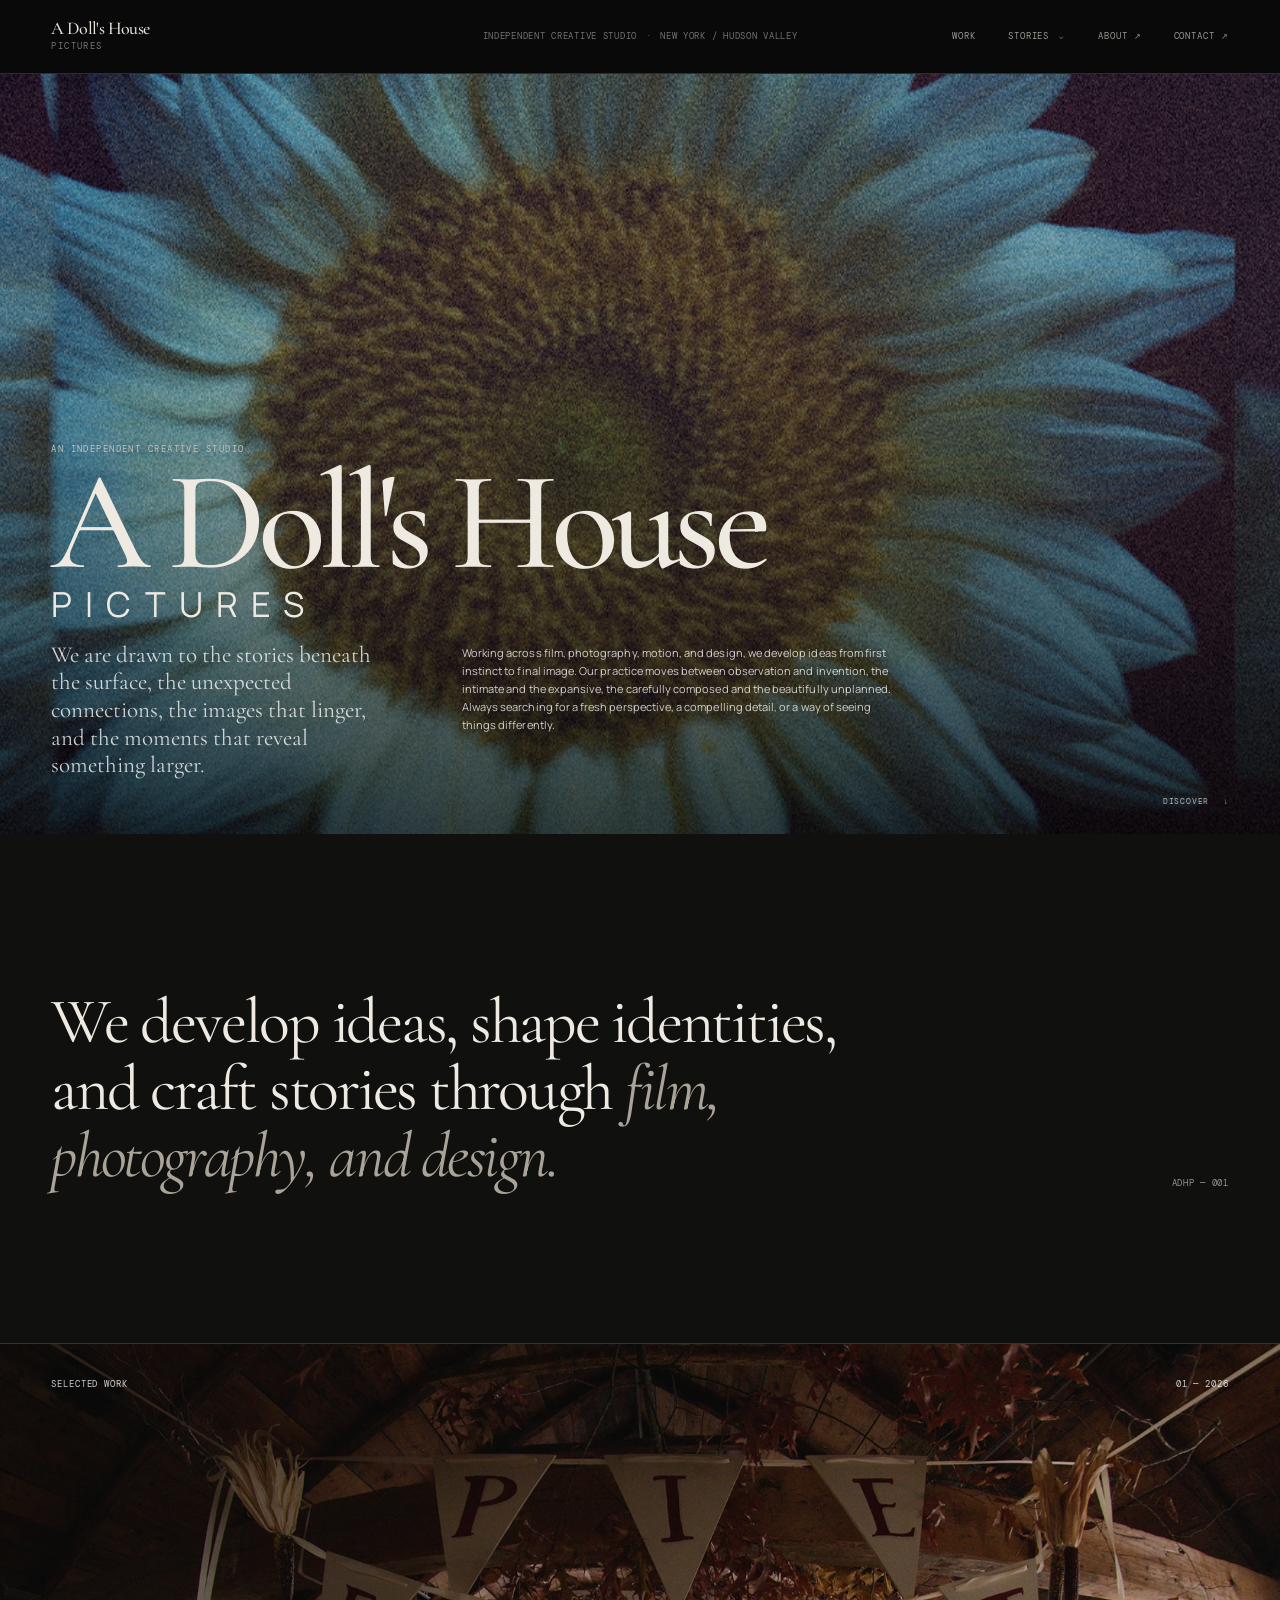
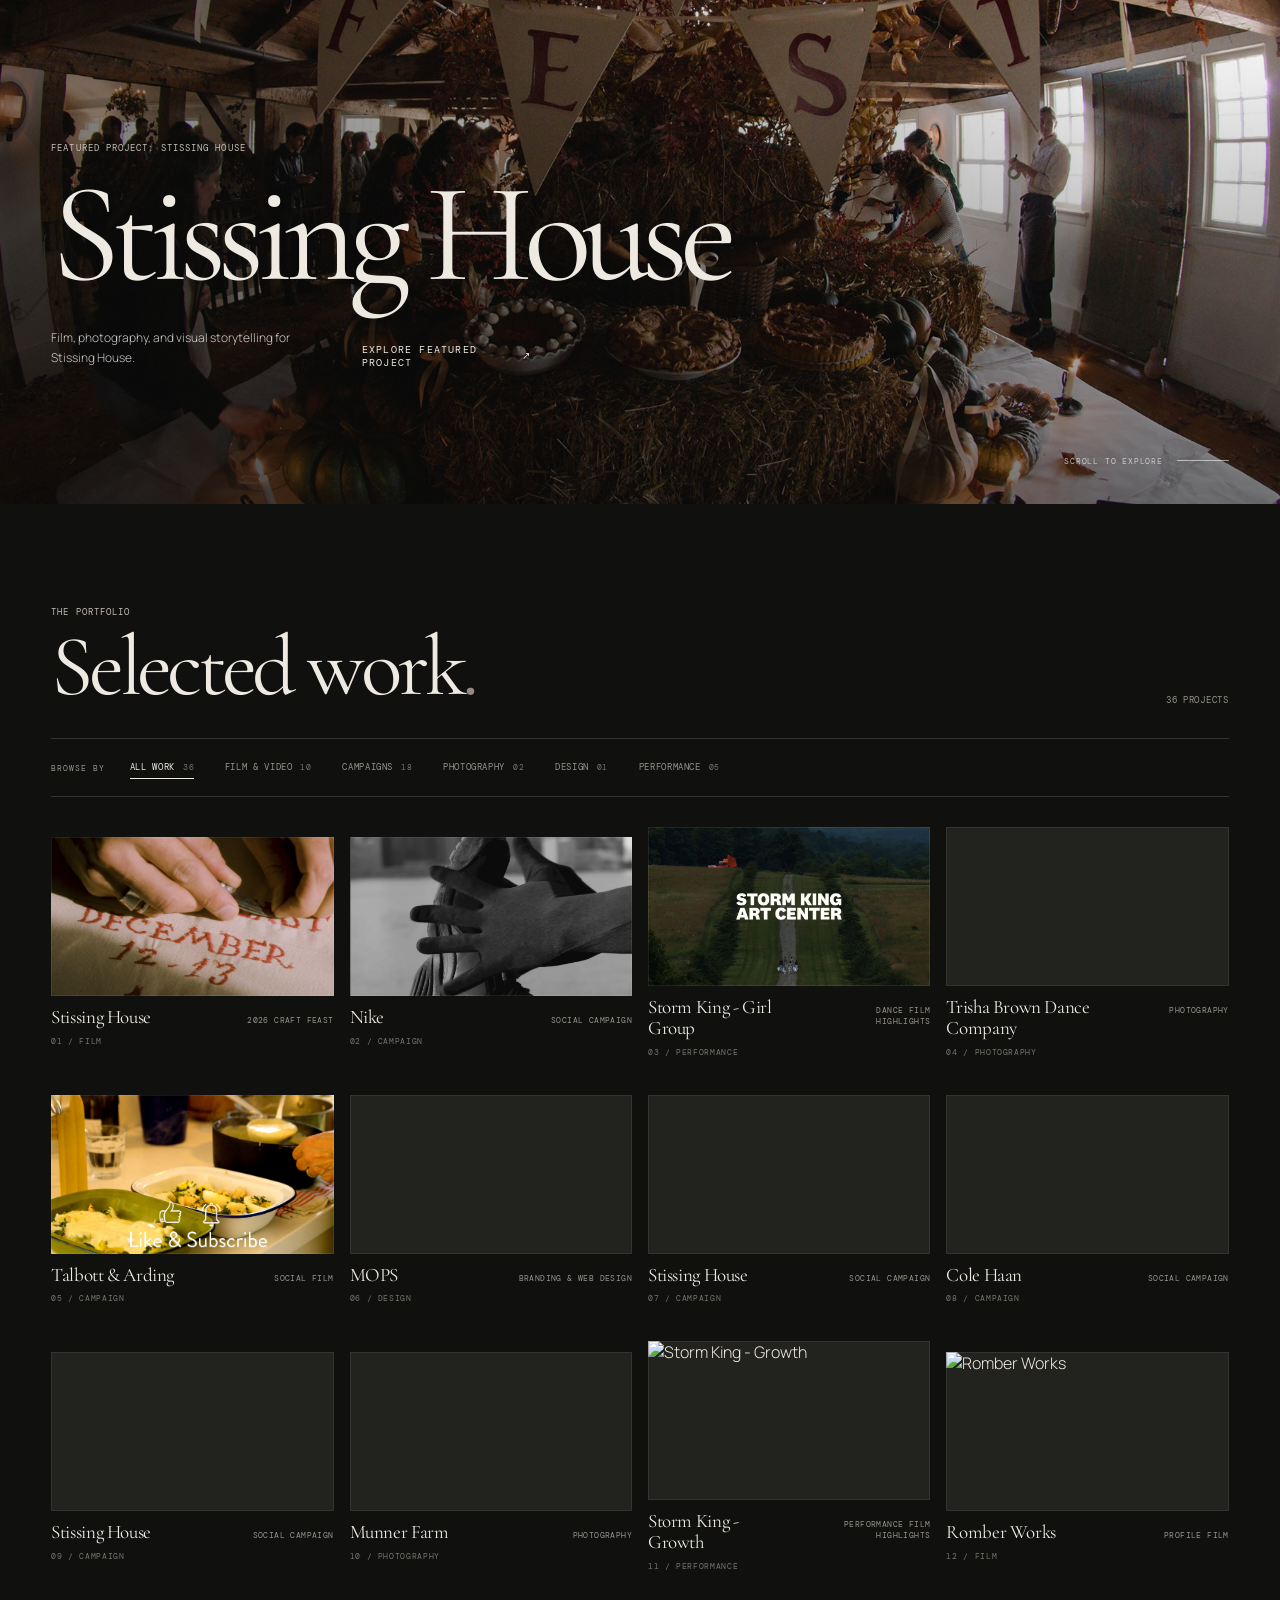
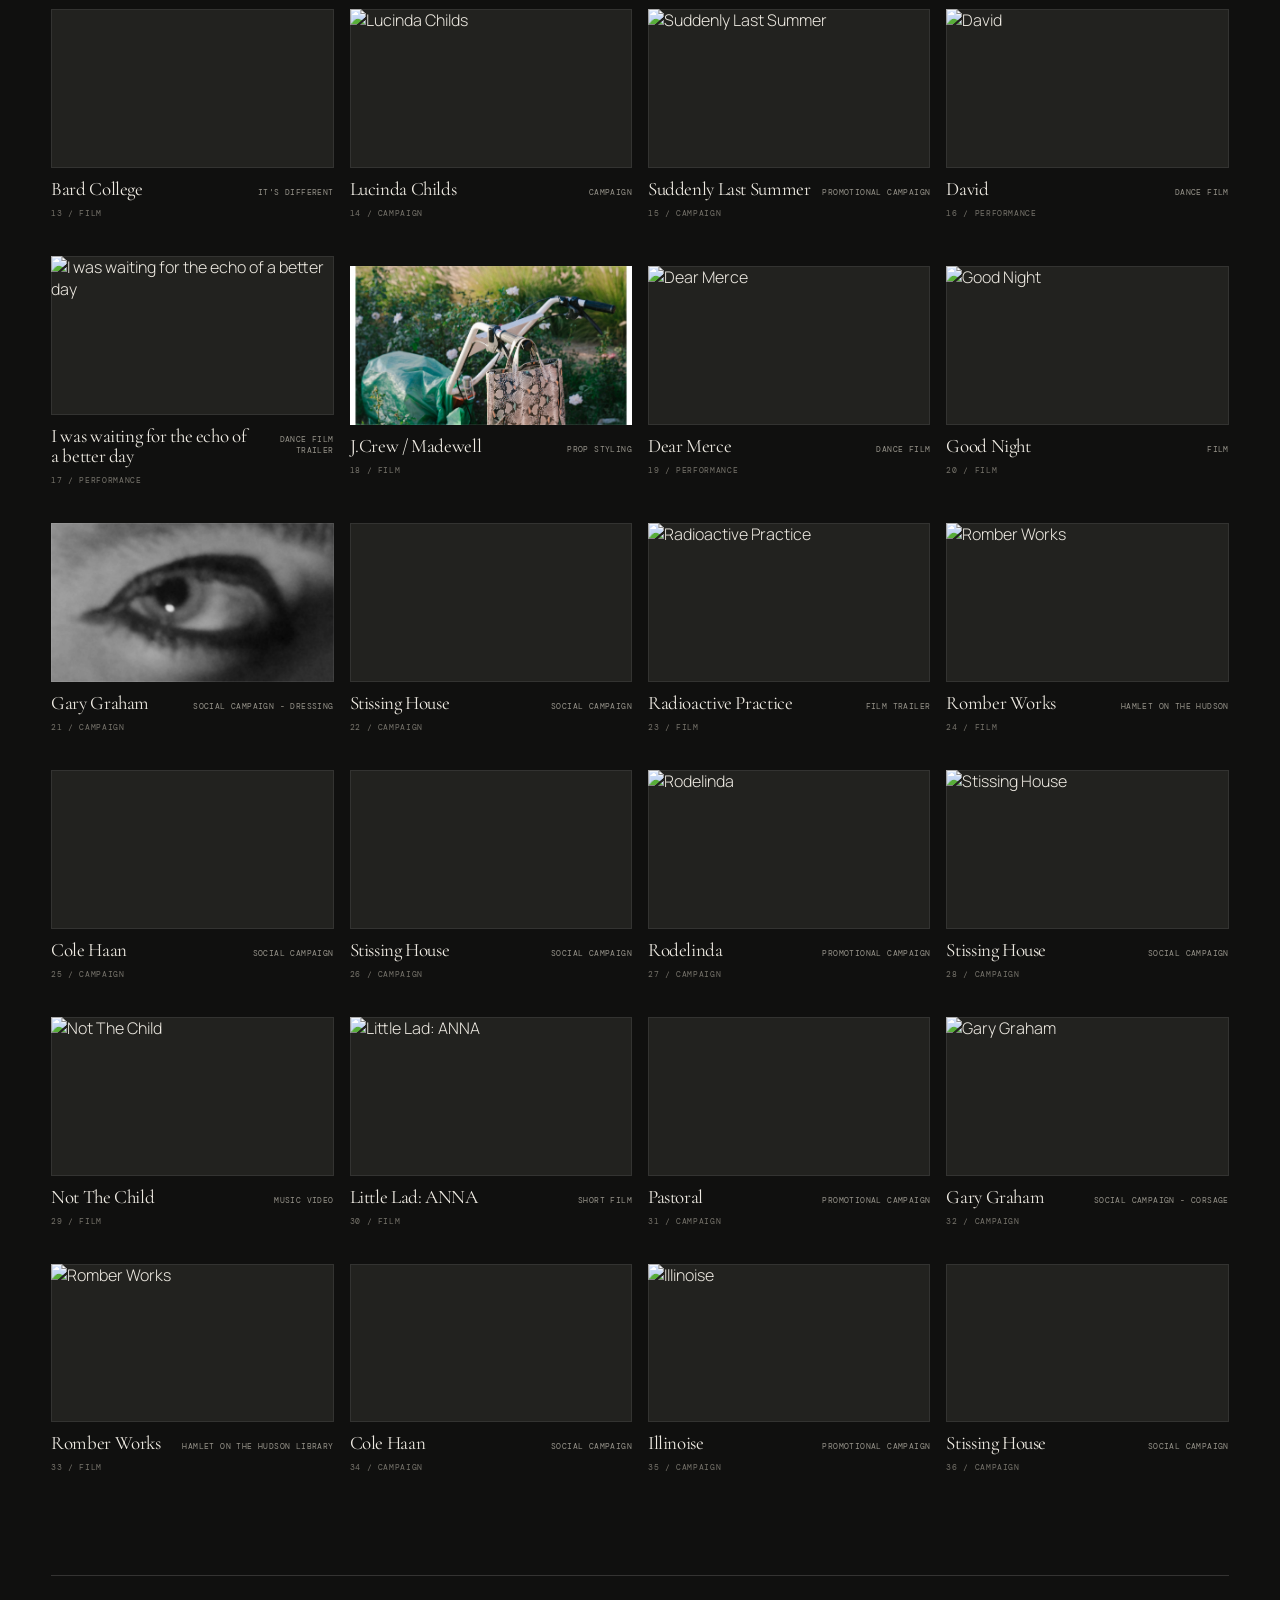
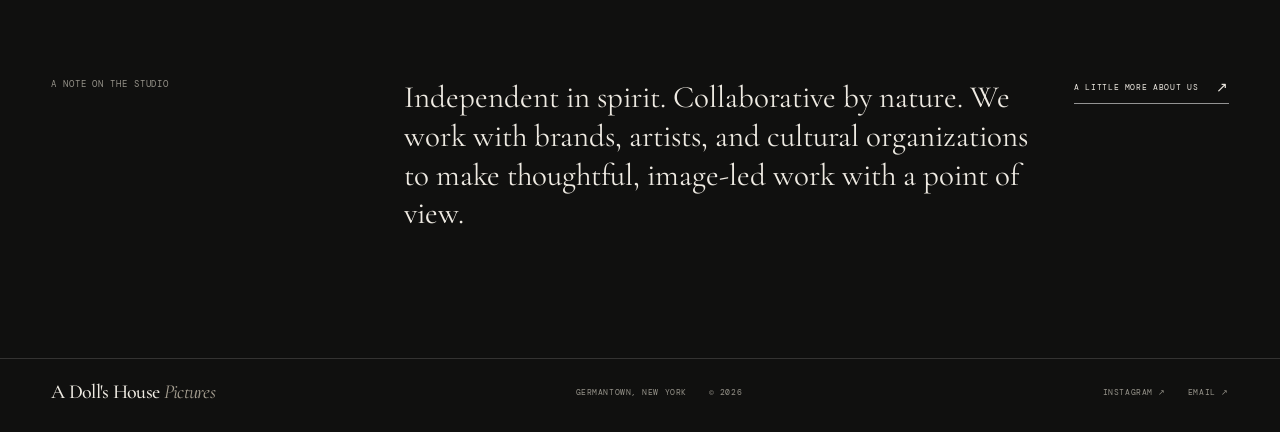
==== commit f5df8278: "Add files via upload" ====
--- a/index.html
+++ b/index.html
@@ -1,4 +1,3 @@
-
 <!DOCTYPE html>
 <html lang="en">
 <head>
@@ -55,13 +54,13 @@
 }
 </script>
 
-<!-- PRIORITIZE HERO VIDEO CONNECTIONS -->
+<!-- VIMEO CONNECTIONS -->
 <link rel="preconnect" href="https://player.vimeo.com">
 <link rel="preconnect" href="https://i.vimeocdn.com">
 <link rel="preconnect" href="https://f.vimeocdn.com">
 <link rel="dns-prefetch" href="//player.vimeo.com">
 
-<!-- PRELOAD HERO POSTER -->
+<!-- PRELOAD HOMEPAGE HERO POSTER -->
 <link
   rel="preload"
   as="image"
@@ -78,17 +77,33 @@
 <link rel="stylesheet" href="style.css">
 <link rel="stylesheet" href="css/navigation.css">
 
-<!-- HERO POSTER / VIDEO TRANSITION -->
+<!-- =====================================================
+     HERO POSTER / VIDEO TRANSITIONS
+====================================================== -->
+
 <style>
+
+/* SHARED HERO VIDEO CONTAINERS */
+
+.studio-hero-image,
+.hero-image {
+  position:relative;
+  overflow:hidden;
+  background:#10100f;
+}
+
+/* HOMEPAGE HERO CONTAINER */
+
 .studio-hero-image {
   position:absolute;
   inset:0;
-  overflow:hidden;
-  background:#10100f;
   isolation:isolate;
 }
 
-.studio-hero-image iframe {
+/* VIDEO IFRAMES */
+
+.studio-hero-image iframe,
+.hero-image .hero-video {
   position:absolute;
   z-index:1;
   inset:0;
@@ -98,28 +113,35 @@
   background:#10100f;
 }
 
-.studio-hero-poster {
+/* POSTER IMAGE */
+
+.hero-poster {
   position:absolute;
   z-index:2;
   inset:0;
-  background-image:url("images/og-image.jpg");
   background-size:cover;
   background-position:center;
   background-repeat:no-repeat;
   opacity:1;
-  transition:opacity .5s ease;
+  transition:opacity .45s ease;
   pointer-events:none;
 }
 
-.studio-hero-image.is-playing .studio-hero-poster {
+/* REMOVE POSTER ONLY AFTER ACTUAL PLAYBACK */
+
+.studio-hero-image.is-playing .hero-poster,
+.hero-image.is-playing .hero-poster {
   opacity:0;
 }
 
+/* REDUCED MOTION */
+
 @media(prefers-reduced-motion:reduce) {
-  .studio-hero-poster {
+  .hero-poster {
     transition:none;
   }
 }
+
 </style>
 
 </head>
@@ -134,7 +156,6 @@
 
     <!-- =====================================================
          01 — HOMEPAGE HERO
-         POSTER REMAINS UNTIL VIMEO PLAYBACK BEGINS
     ====================================================== -->
 
     <section class="hero studio-hero" id="homeHero" aria-label="A Doll's House Pictures">
@@ -151,7 +172,8 @@
         </iframe>
 
         <div
-          class="studio-hero-poster"
+          class="hero-poster"
+          style="background-image:url('images/og-image.jpg');"
           aria-hidden="true">
         </div>
 
@@ -222,7 +244,7 @@
 
     <!-- =====================================================
          03 — FEATURED PROJECT
-         LAZY-LOADED VIDEO
+         POSTER REMAINS UNTIL VIMEO PLAYBACK BEGINS
     ====================================================== -->
 
     <section class="featuredproject" id="featuredProject" aria-label="Featured project">
@@ -231,6 +253,7 @@
 
         <iframe
           class="hero-video"
+          id="featuredProjectPlayer"
           src="https://player.vimeo.com/video/1238761837?h=7458b6102d&background=1&autoplay=1&loop=1&muted=1&autopause=0&controls=0&title=0&byline=0&portrait=0&transparent=0&dnt=1&playsinline=1"
           title="Stissing House — Featured Project"
           allow="autoplay; fullscreen; picture-in-picture"
@@ -238,6 +261,12 @@
           loading="lazy">
         </iframe>
 
+        <div
+          class="hero-poster"
+          style="background-image:url('images/stissingindex.jpg');"
+          aria-hidden="true">
+        </div>
+
       </div>
 
       <div class="hero-shade"></div>
@@ -426,51 +455,75 @@
 <script src="script.js" defer></script>
 <script src="js/navigation.js" defer></script>
 
+
 <!-- =====================================================
-     09 — HERO VIDEO LOADING
-
-     This runs after deferred scripts have loaded.
-     The poster is removed only on Vimeo's "playing" event.
+     09 — SHARED HERO VIDEO INITIALIZATION
+
+     Both hero videos use the same Vimeo event handling.
+
+     The poster remains visible until Vimeo emits "playing".
+     If playback fails or autoplay is blocked, the poster
+     stays visible.
 ====================================================== -->
 
 <script>
 window.addEventListener("DOMContentLoaded", () => {
   "use strict";
 
-  const heroContainer = document.getElementById("studioHeroImage");
-  const heroIframe = document.getElementById("studioHeroPlayer");
-
-  if (!heroContainer || !heroIframe) return;
-
   if (!window.Vimeo || !window.Vimeo.Player) {
-    // Keep the poster visible if the Vimeo API is unavailable.
     return;
   }
 
-  const heroPlayer = new Vimeo.Player(heroIframe);
-
-  heroPlayer.on("playing", () => {
-    heroContainer.classList.add("is-playing");
-  });
-
-  heroPlayer.on("error", error => {
-    console.warn("Homepage hero video error:", error);
-
-    // Leave the poster in place if playback fails.
-  });
-
-  // The iframe already requests autoplay.
-  // This confirms the muted state without removing the poster.
-  heroPlayer.ready()
-    .then(() => heroPlayer.setMuted(true))
-    .catch(error => {
-      console.warn("Homepage hero player initialization:", error);
-
-      // Poster remains visible.
+  const initializeHeroVideo = (containerId, iframeId, label) => {
+
+    const container = document.getElementById(containerId);
+    const iframe = document.getElementById(iframeId);
+
+    if (!container || !iframe) return;
+
+    const player = new Vimeo.Player(iframe);
+
+    player.on("playing", () => {
+      container.classList.add("is-playing");
     });
+
+    player.on("error", error => {
+      console.warn(label + " video error:", error);
+
+      // Keep the poster visible if playback fails.
+    });
+
+    player.ready()
+      .then(() => player.setMuted(true))
+      .then(() => player.play())
+      .catch(error => {
+        console.warn(label + " video initialization:", error);
+
+        // Keep the poster visible if autoplay is unavailable.
+      });
+
+  };
+
+
+  /* HOMEPAGE HERO */
+
+  initializeHeroVideo(
+    "studioHeroImage",
+    "studioHeroPlayer",
+    "Homepage hero"
+  );
+
+
+  /* FEATURED PROJECT */
+
+  initializeHeroVideo(
+    "heroImage",
+    "featuredProjectPlayer",
+    "Featured project"
+  );
 
 });
 </script>
 
 </body>
-</html>
+</html>
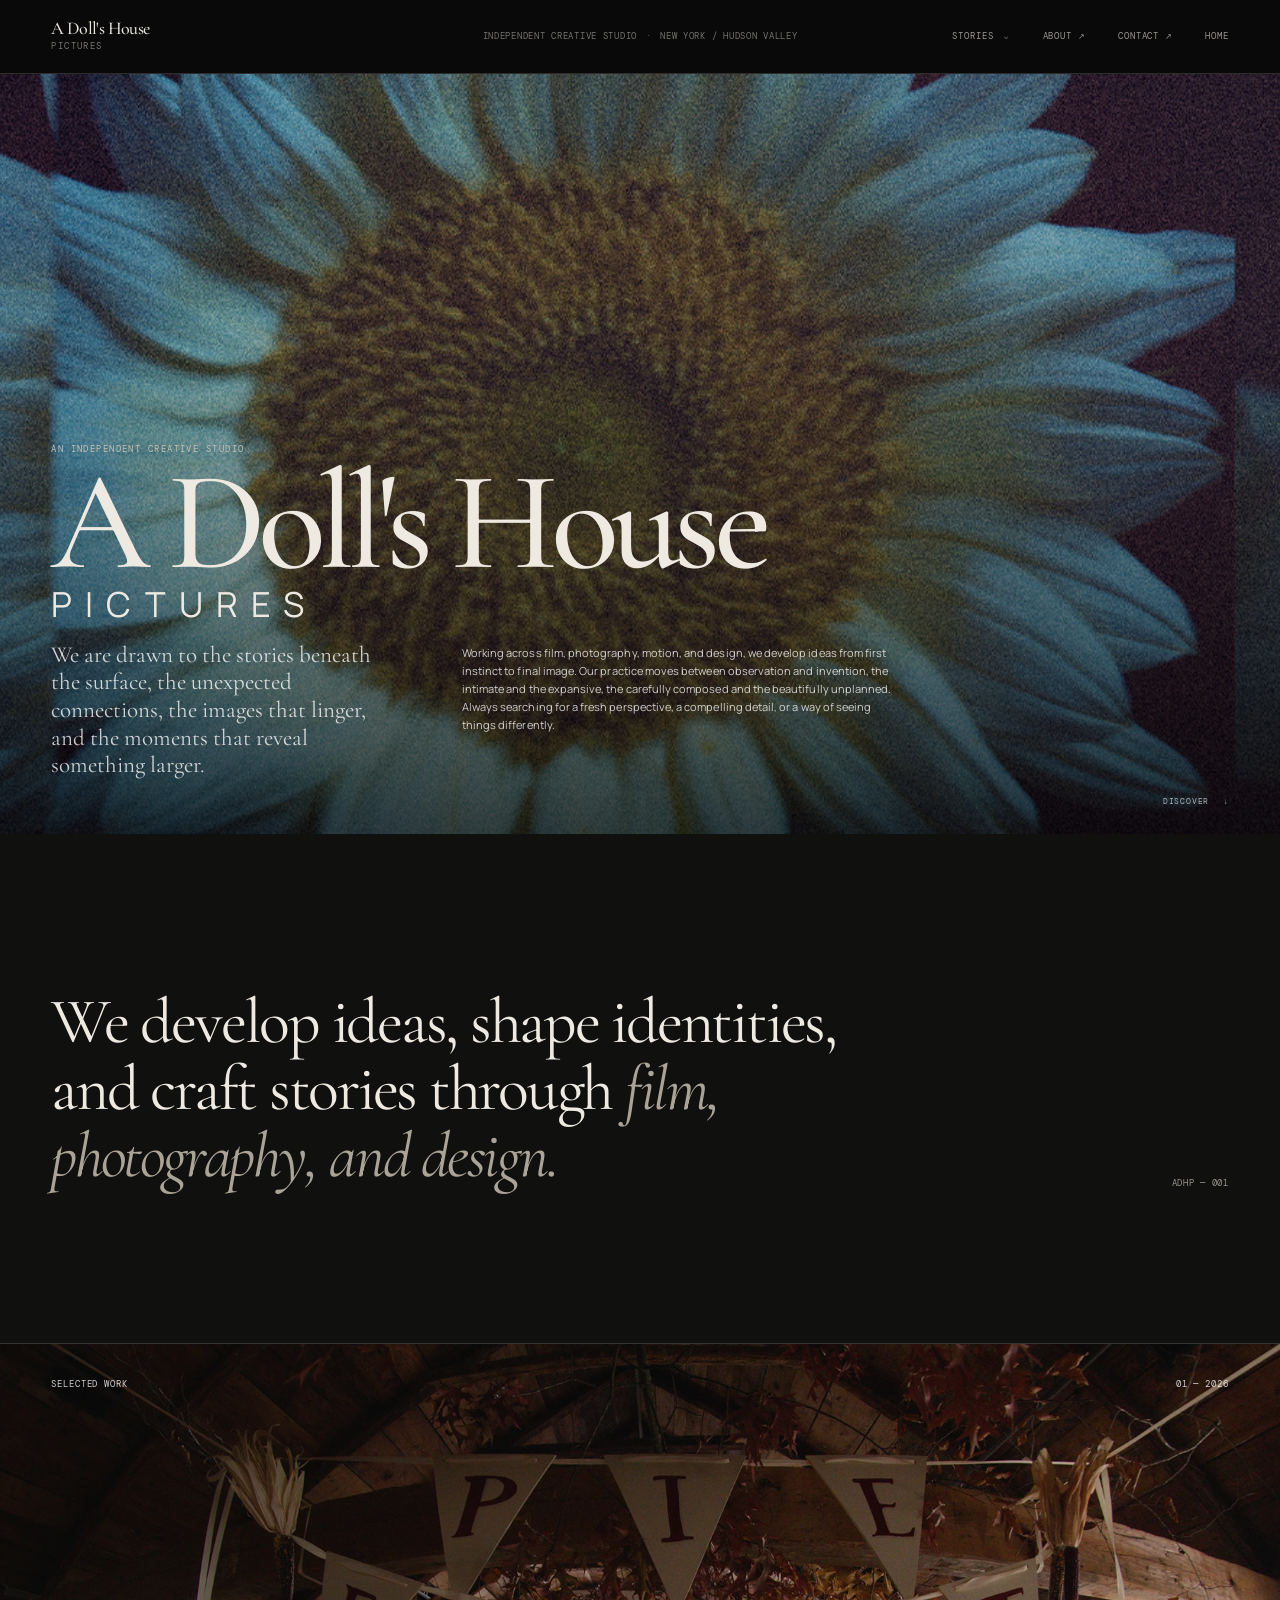
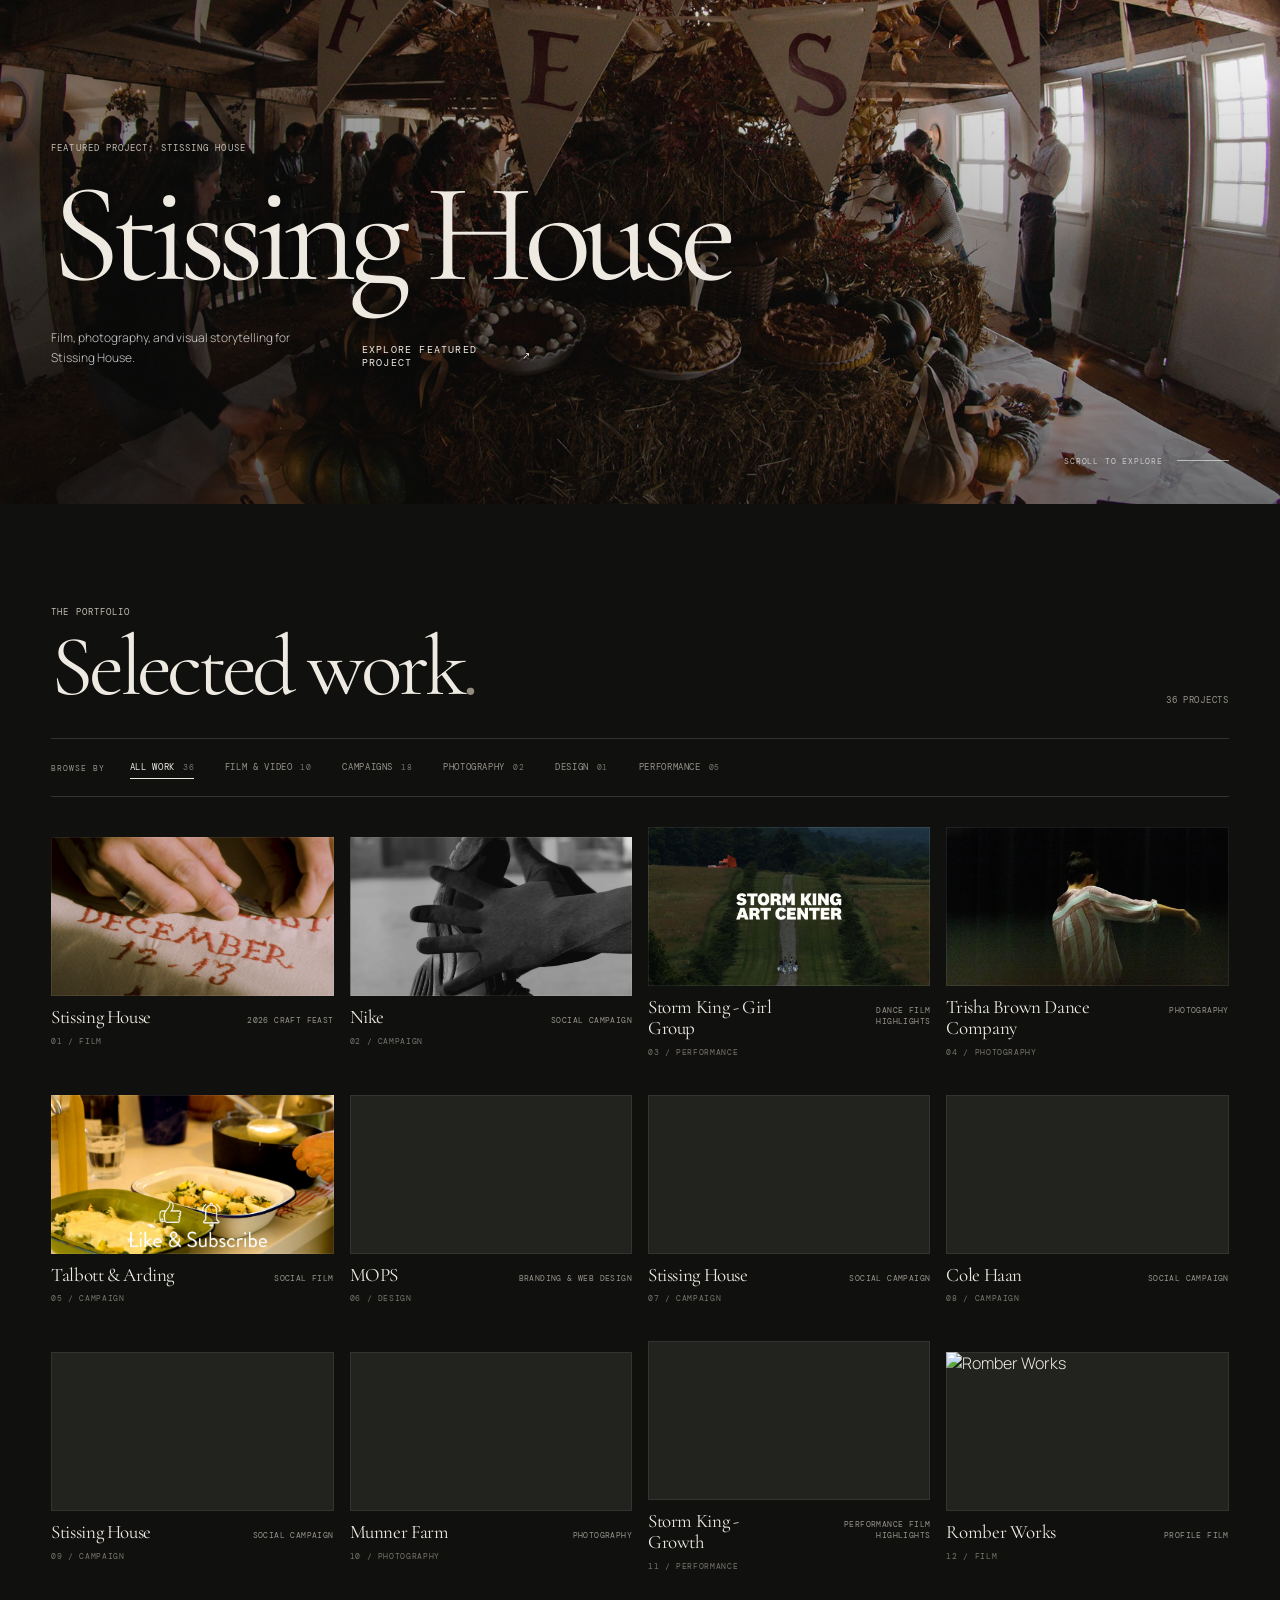
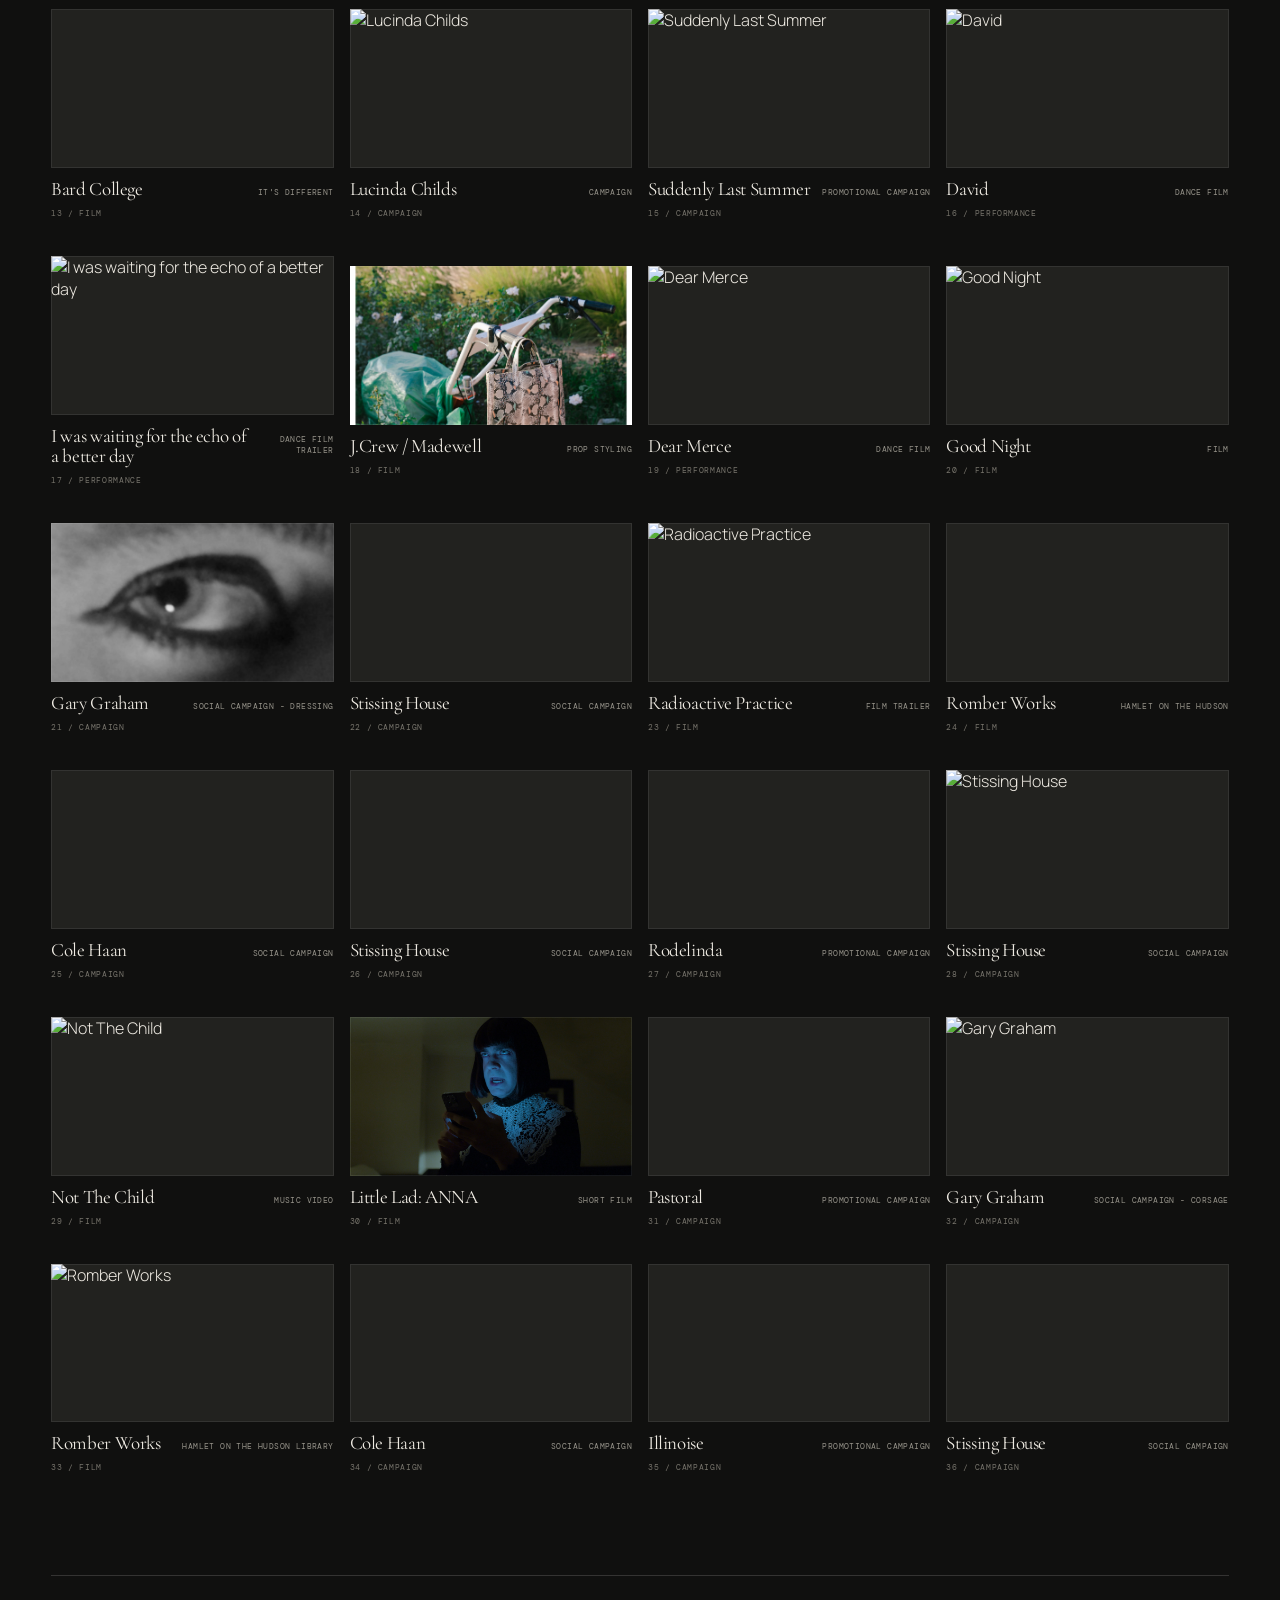
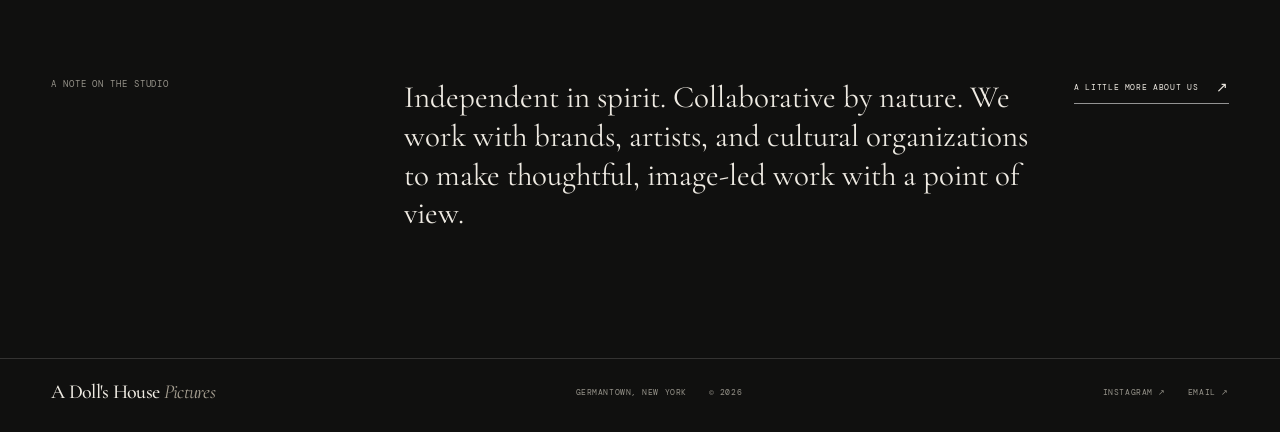
==== commit 90c54778: "Add files via upload" ====
--- a/index.html
+++ b/index.html
@@ -192,10 +192,15 @@
           AN INDEPENDENT CREATIVE STUDIO
         </div>
 
-        <h1 class="hero-title" id="heroTitle">
-          <span class="hero-title-main">A Doll's House</span>
-          <span class="hero-title-sub">PICTURES</span>
-        </h1>
+
+<h1 class="hero-title" id="heroTitle">
+  <span class="hero-title-main">
+    <span class="mobile-title">A<br>Doll's<br>House</span>
+    <span class="desktop-title">A Doll's House</span>
+  </span>
+  <span class="hero-title-sub">PICTURES</span>
+</h1>
+
 
         <div class="hero-bottom" id="heroDescription">
 
--- a/style.css
+++ b/style.css
@@ -448,7 +448,6 @@
   background: rgba(255, 255, 255, .55);
 }
 
-
 /* ============================================================
    SECTION 04 — HOMEPAGE HERO
    EDITORIAL VIDEO / SERIF + SANS WORDMARK
@@ -457,14 +456,18 @@
 .studio-hero {
   position: relative;
   overflow: hidden;
+  isolation: isolate;
 }
 
 .studio-hero .studio-hero-image {
   position: absolute;
   inset: 0;
+  z-index: 0;
   overflow: hidden;
-}
-
+  background: #10100f;
+}
+
+/* Full-bleed Vimeo background */
 .studio-hero .studio-hero-image iframe {
   position: absolute;
   top: 50%;
@@ -2049,15 +2052,18 @@
     letter-spacing: -.035em;
   }
 
-  .studio-hero .hero-title-sub {
-    margin-top: 8px;
-    padding-left: 0;
-    font-family: var(--sans);
-    font-size: 26px;
-    font-style: normal;
-    font-weight: 400;
-    letter-spacing: .34em;
-  }
+.studio-hero .hero-title-sub {
+  display: block;
+  margin-top: 8px;
+  padding-left: 5px;
+  font-family: var(--sans);
+  font-size: clamp(25px, 7.5vw, 43px);
+  font-style: normal;
+  font-weight: 400;
+  letter-spacing: .24em;
+  line-height: 1;
+  white-space: nowrap;
+}
 
   .studio-hero .hero-bottom {
     display: grid;
@@ -2530,4 +2536,35 @@
 }
 
 
-
+/* DESKTOP */
+.mobile-title {
+  display: none;
+}
+
+.desktop-title {
+  display: inline;
+}
+
+/* MOBILE ONLY */
+@media (max-width: 700px) {
+
+  .desktop-title {
+    display: none;
+  }
+
+  .mobile-title {
+    display: inline;
+  }
+
+  .studio-hero .hero-title-main {
+    font-family: 'Cormorant Garamond', serif;
+    font-size: clamp(76px, 19vw, 112px);
+    font-weight: 500;
+    letter-spacing: -.065em;
+    line-height: .73;
+  }
+
+}
+
+
+
--- a/css/navigation.css
+++ b/css/navigation.css
@@ -97,11 +97,12 @@
   color: var(--nav-paper);
 }
 
+
 /* ============================================================
    SECTION 02 — EDITORIAL DROPDOWN
 ============================================================ */
 
-/* Keep the navigation bar as the positioning reference */
+/* Navigation positioning */
 
 .site-nav-header {
   position: relative;
@@ -145,12 +146,16 @@
   color: var(--nav-paper);
 }
 
+/* Caret */
+
 .site-nav-caret {
   display: inline-block;
   margin-top: -2px;
   color: rgba(232, 228, 220, .38);
   font-size: 10px;
-  transition: transform .35s ease, color .25s ease;
+  transition:
+    transform .4s cubic-bezier(.22, 1, .36, 1),
+    color .3s ease;
 }
 
 .site-nav-dropdown.is-open .site-nav-caret {
@@ -158,11 +163,13 @@
   transform: rotate(180deg);
 }
 
-/* Dropdown panel — anchored to the full navigation bar */
+/* ============================================================
+   DROPDOWN PANEL
+============================================================ */
 
 .site-nav-dropdown-menu {
   position: absolute;
-  top: calc(100% + 1px);
+  top: 100%;
   right: var(--gutter, clamp(20px, 5vw, 78px));
   z-index: 50;
 
@@ -172,33 +179,42 @@
   display: block;
   background: #111110;
   border: 1px solid rgba(232, 228, 220, .13);
+  border-top: 0;
   box-shadow: 0 24px 60px rgba(0, 0, 0, .28);
 
   opacity: 0;
   visibility: hidden;
   pointer-events: none;
-  transform: translateY(8px);
+
+  transform-origin: top center;
+  transform: translateY(-3px) scaleY(.985);
+  clip-path: inset(0 0 100% 0);
 
   transition:
-    opacity .25s ease,
-    transform .35s cubic-bezier(.2, .7, .2, 1),
-    visibility 0s linear .35s;
-}
+    opacity .4s ease,
+    transform .65s cubic-bezier(.22, 1, .36, 1),
+    clip-path .65s cubic-bezier(.22, 1, .36, 1),
+    visibility 0s linear .65s;
+}
+
+/* Open state */
 
 .site-nav-dropdown.is-open .site-nav-dropdown-menu {
   opacity: 1;
   visibility: visible;
   pointer-events: auto;
-  transform: translateY(0);
+
+  transform: translateY(0) scaleY(1);
+  clip-path: inset(0 0 0 0);
 
   transition:
-    opacity .25s ease,
-    transform .35s cubic-bezier(.2, .7, .2, 1),
+    opacity .45s ease,
+    transform .75s cubic-bezier(.16, 1, .3, 1),
+    clip-path .65s cubic-bezier(.16, 1, .3, 1),
     visibility 0s;
 }
 
-/* Invisible bridge between navigation bar and panel.
-   Prevents the hover state from breaking while moving down. */
+/* Invisible hover bridge */
 
 .site-nav-dropdown-menu::before {
   content: "";
@@ -209,7 +225,9 @@
   height: 14px;
 }
 
-/* Inner layout */
+/* ============================================================
+   INNER LAYOUT
+============================================================ */
 
 .site-nav-dropdown-inner {
   padding: 25px 28px 19px;
@@ -231,7 +249,9 @@
   text-transform: uppercase;
 }
 
-/* Links */
+/* ============================================================
+   DROPDOWN LINKS
+============================================================ */
 
 .site-nav-dropdown-links {
   display: flex;
@@ -247,12 +267,14 @@
   border-bottom: 1px solid rgba(232, 228, 220, .09);
   color: rgba(232, 228, 220, .76);
   text-decoration: none;
-  transition: color .25s ease;
+  transition: color .3s ease;
 }
 
 .site-nav-dropdown-links a:last-child {
   border-bottom: 0;
 }
+
+/* Number */
 
 .site-nav-dropdown-number {
   color: rgba(232, 228, 220, .34);
@@ -260,22 +282,28 @@
   letter-spacing: .04em;
 }
 
+/* Title */
+
 .site-nav-dropdown-title {
-  font: 400 22px/1 "Cormorant Garamond", Georgia, serif;
-  font-size: 14px;
-  font-weight: 400;
-  line-height: 1.4;
+  font: 400 14px/1.4 "Cormorant Garamond", Georgia, serif;
   letter-spacing: 0;
   text-transform: none;
-}
+  transition: transform .4s cubic-bezier(.22, 1, .36, 1);
+}
+
+/* Arrow */
 
 .site-nav-dropdown-arrow {
   color: rgba(232, 228, 220, .35);
   font: 11px/1 "DM Mono", monospace;
   opacity: 0;
   transform: translate(-4px, 4px);
-  transition: opacity .25s ease, transform .25s ease;
-}
+  transition:
+    opacity .3s ease,
+    transform .4s cubic-bezier(.22, 1, .36, 1);
+}
+
+/* Hover */
 
 .site-nav-dropdown-links a:hover,
 .site-nav-dropdown-links a[aria-current="page"] {
@@ -291,15 +319,16 @@
   transform: translate(0, 0);
 }
 
-.site-nav-dropdown-links a[aria-current="page"] .site-nav-dropdown-title {
-  color: var(--nav-paper);
-}
-
+/* Current page */
+
+.site-nav-dropdown-links a[aria-current="page"] .site-nav-dropdown-title,
 .site-nav-dropdown-links a[aria-current="page"] .site-nav-dropdown-number {
   color: var(--nav-paper);
 }
 
-/* Footer */
+/* ============================================================
+   FOOTER
+============================================================ */
 
 .site-nav-dropdown-footer {
   padding-top: 16px;
@@ -310,7 +339,89 @@
   letter-spacing: .13em;
 }
 
-/* Responsive */
+/* ============================================================
+   EDITORIAL CONTENT REVEAL
+============================================================ */
+
+/* Initial hidden state */
+
+.site-nav-dropdown-heading,
+.site-nav-dropdown-links a,
+.site-nav-dropdown-footer {
+  opacity: 0;
+  transform: translateY(8px);
+
+  transition:
+    opacity .65s ease,
+    transform .8s cubic-bezier(.16, 1, .3, 1);
+}
+
+/* Heading */
+
+.site-nav-dropdown-heading {
+  transition-delay: .04s;
+}
+
+/* Staggered links */
+
+.site-nav-dropdown-links a:nth-child(1) {
+  transition-delay: .10s;
+}
+
+.site-nav-dropdown-links a:nth-child(2) {
+  transition-delay: .15s;
+}
+
+.site-nav-dropdown-links a:nth-child(3) {
+  transition-delay: .20s;
+}
+
+.site-nav-dropdown-links a:nth-child(4) {
+  transition-delay: .25s;
+}
+
+.site-nav-dropdown-links a:nth-child(5) {
+  transition-delay: .30s;
+}
+
+.site-nav-dropdown-links a:nth-child(6) {
+  transition-delay: .35s;
+}
+
+.site-nav-dropdown-links a:nth-child(7) {
+  transition-delay: .40s;
+}
+
+.site-nav-dropdown-links a:nth-child(8) {
+  transition-delay: .45s;
+}
+
+/* Footer */
+
+.site-nav-dropdown-footer {
+  transition-delay: .48s;
+}
+
+/* Revealed state */
+
+.site-nav-dropdown.is-open .site-nav-dropdown-heading,
+.site-nav-dropdown.is-open .site-nav-dropdown-links a,
+.site-nav-dropdown.is-open .site-nav-dropdown-footer {
+  opacity: 1;
+  transform: translateY(0);
+}
+
+/* Reset delays when closing */
+
+.site-nav-dropdown:not(.is-open) .site-nav-dropdown-heading,
+.site-nav-dropdown:not(.is-open) .site-nav-dropdown-links a,
+.site-nav-dropdown:not(.is-open) .site-nav-dropdown-footer {
+  transition-delay: 0s;
+}
+
+/* ============================================================
+   RESPONSIVE
+============================================================ */
 
 @media (max-width: 1250px) {
   .site-nav-dropdown {
@@ -318,15 +429,26 @@
   }
 }
 
-/* Reduced motion */
+/* ============================================================
+   REDUCED MOTION
+============================================================ */
 
 @media (prefers-reduced-motion: reduce) {
   .site-nav-dropdown-menu,
   .site-nav-dropdown-links a,
   .site-nav-dropdown-title,
   .site-nav-dropdown-arrow,
-  .site-nav-caret {
+  .site-nav-caret,
+  .site-nav-dropdown-heading,
+  .site-nav-dropdown-footer {
     transition: none !important;
+  }
+
+  .site-nav-dropdown-heading,
+  .site-nav-dropdown-links a,
+  .site-nav-dropdown-footer {
+    opacity: 1;
+    transform: none;
   }
 }
 
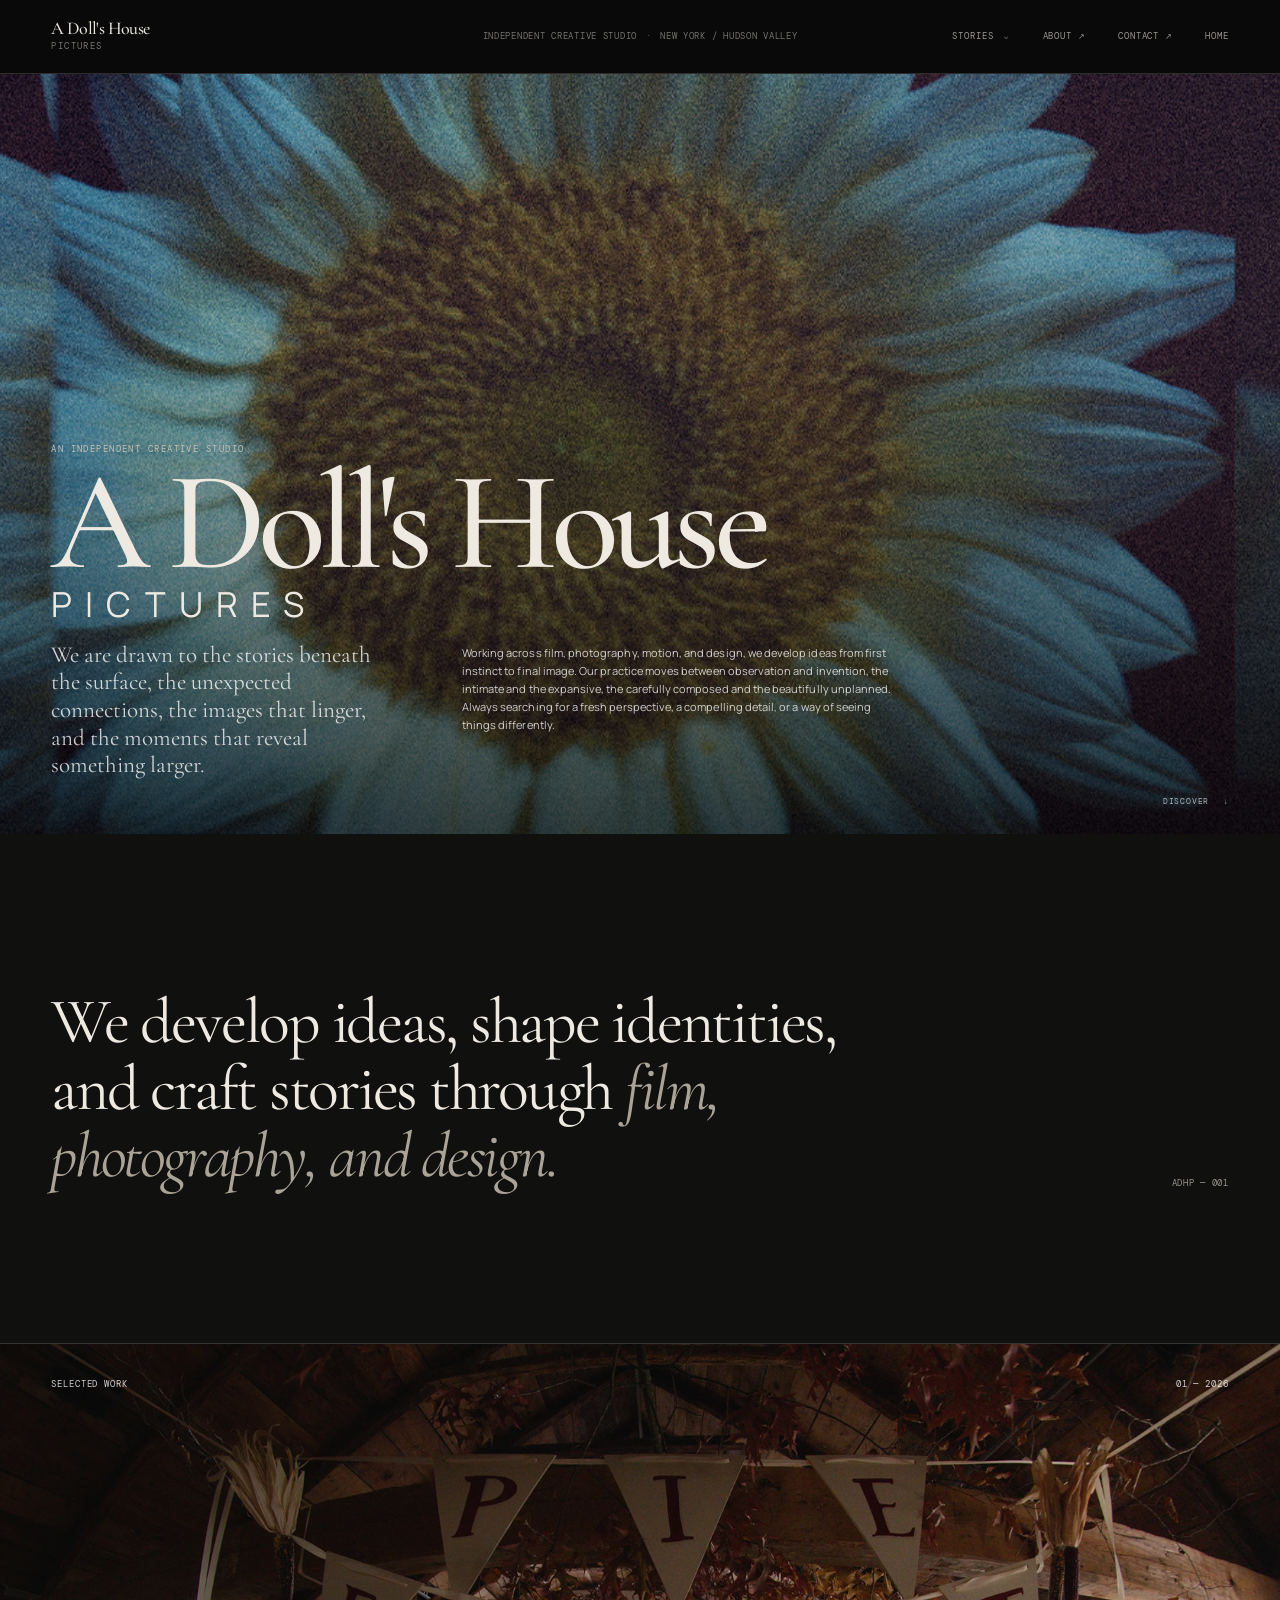
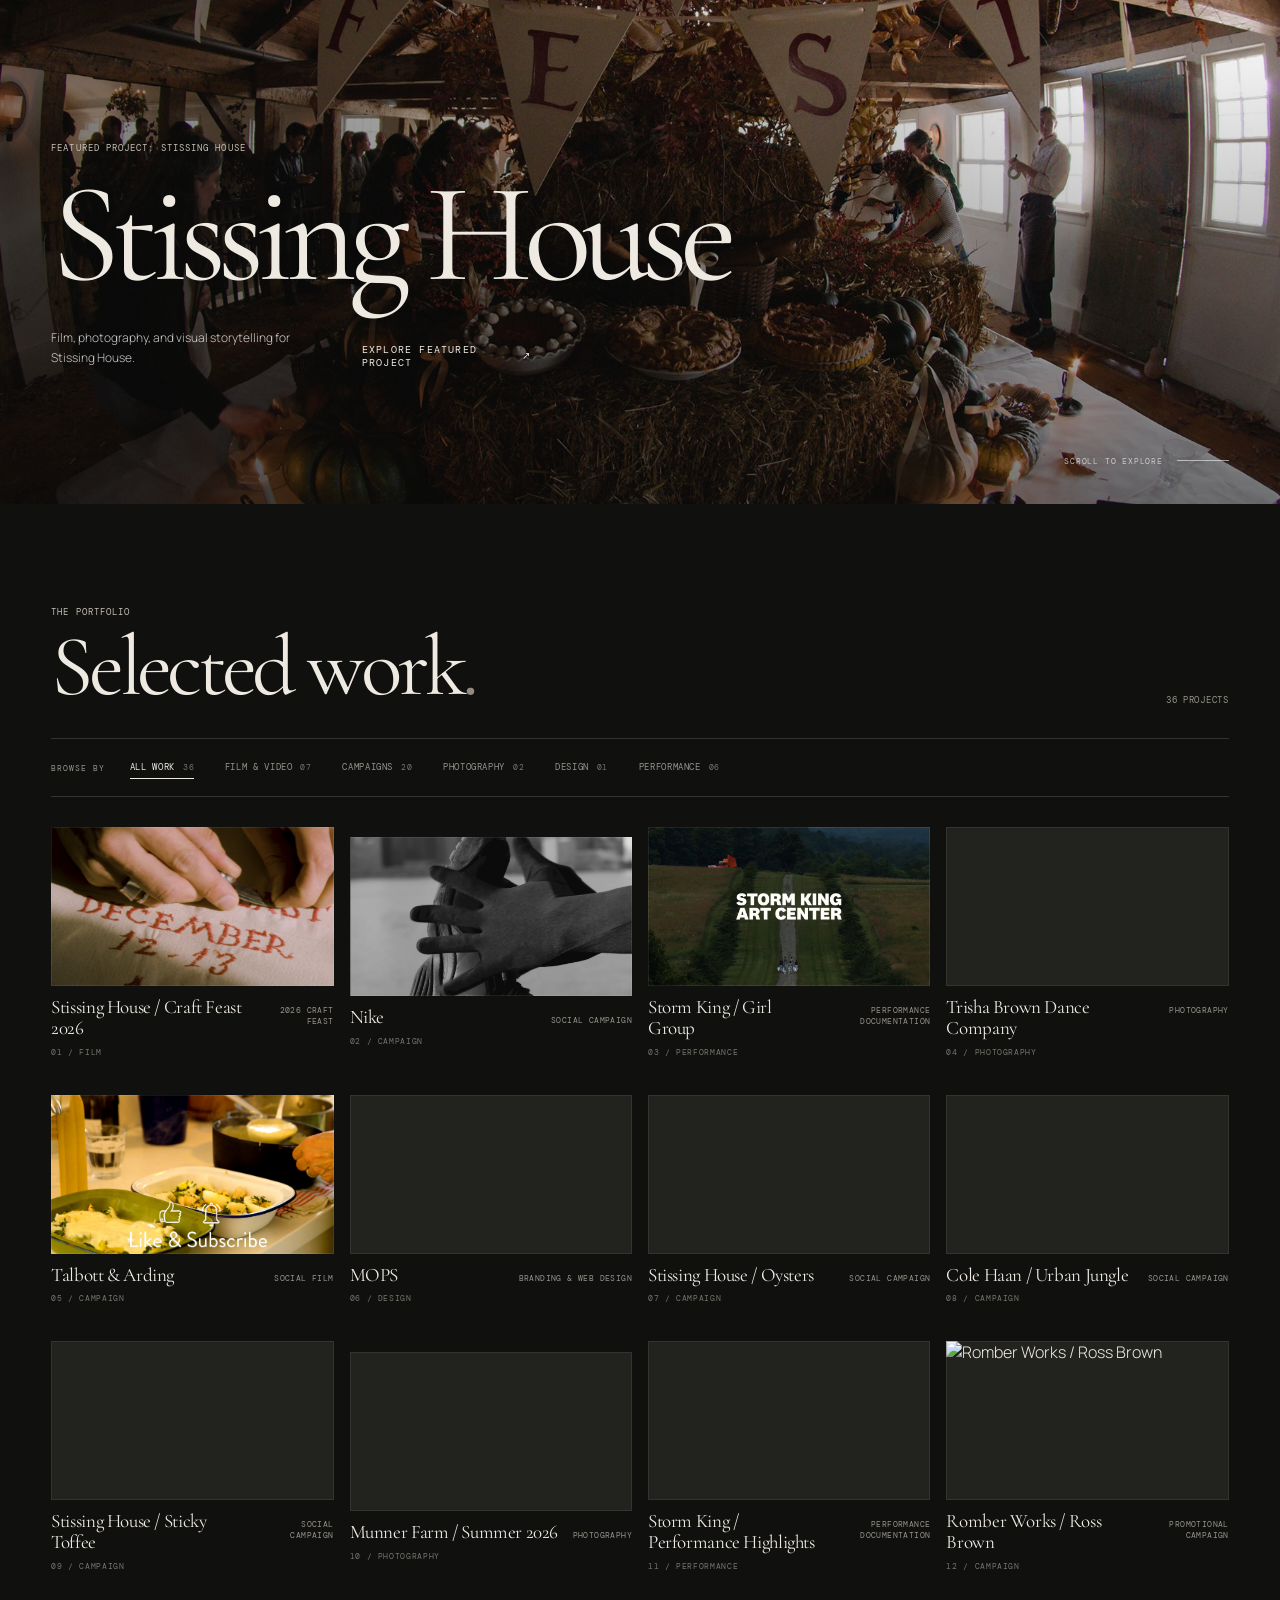
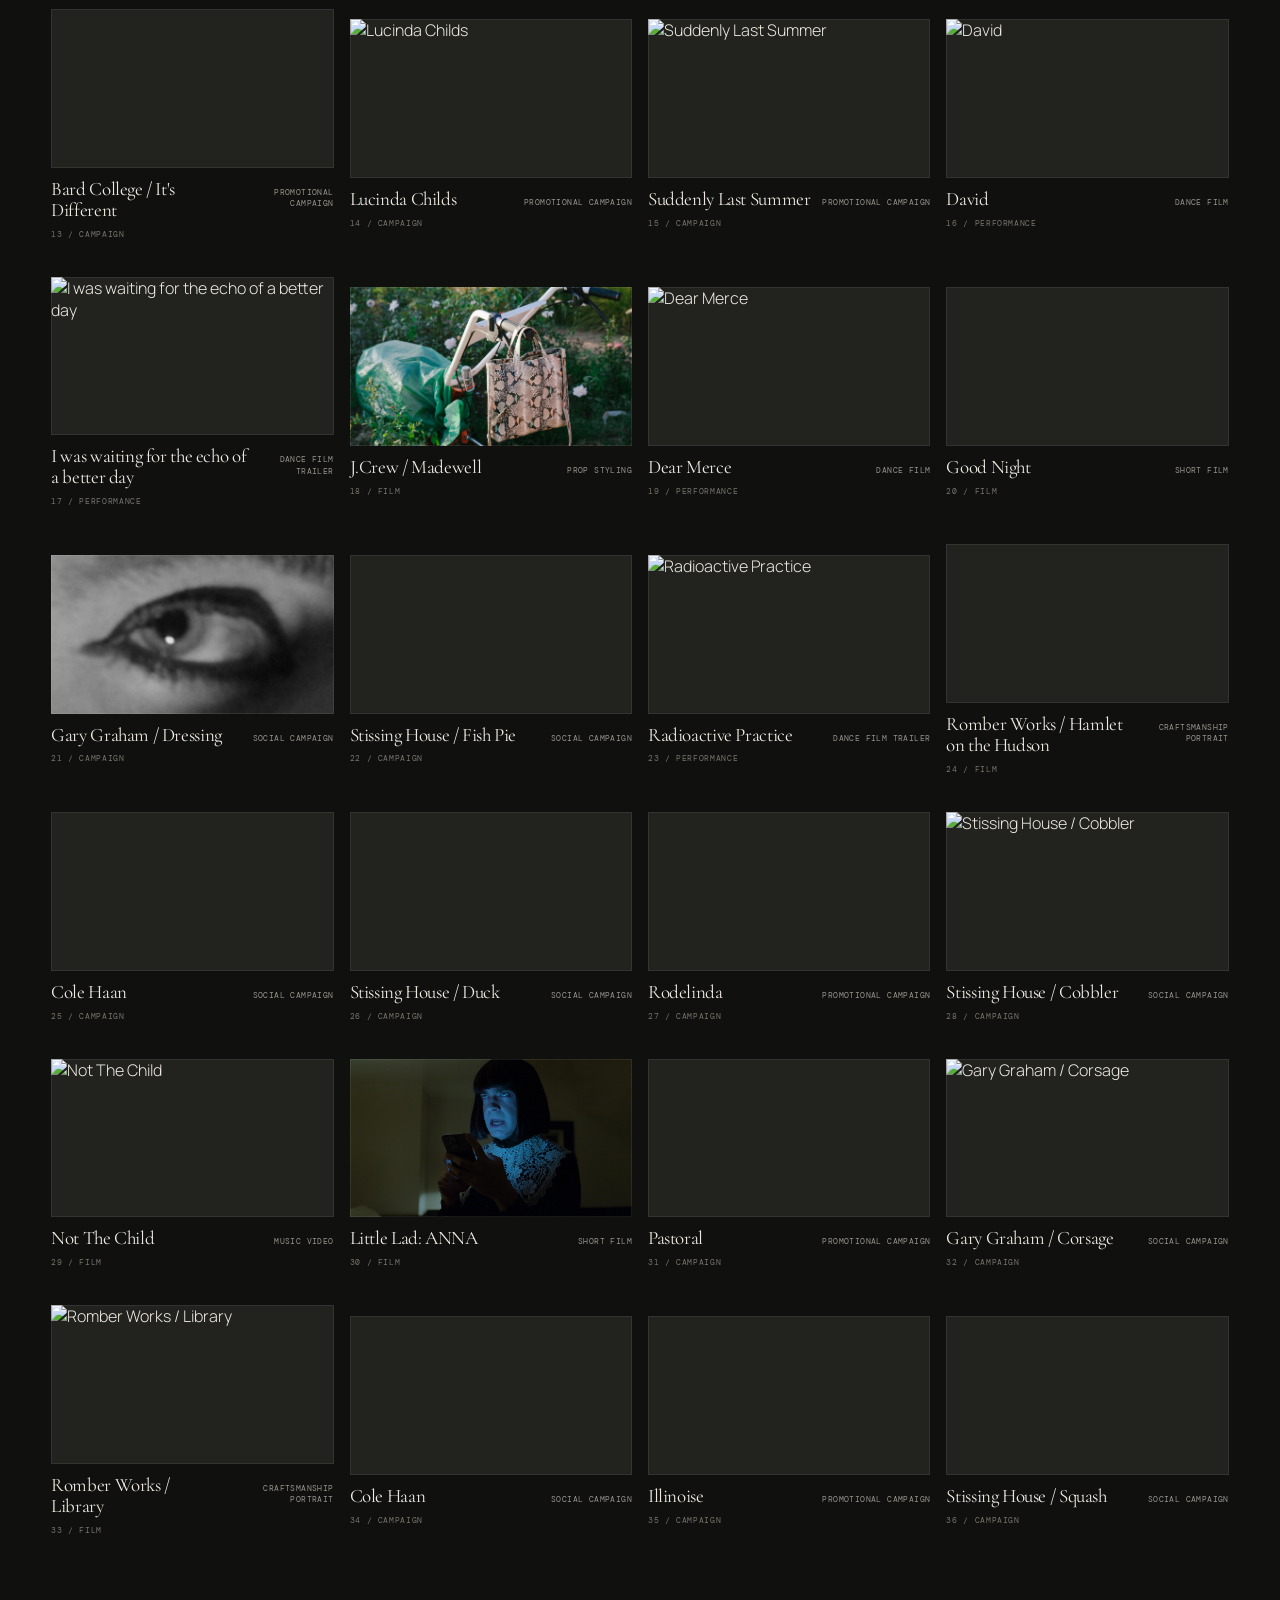
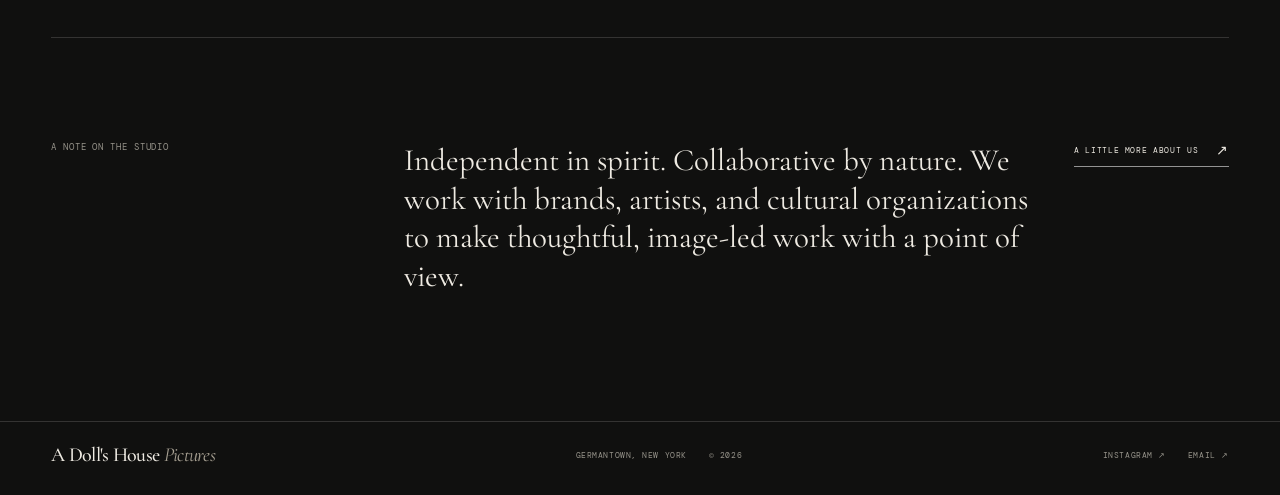
==== commit aaf2f3bd: "Add files via upload" ====
--- a/index.html
+++ b/index.html
@@ -440,7 +440,7 @@
   <div class="detail-bottom">
 
     <button type="button" id="previousProject" class="detail-step">
-      ← Previous
+      ← Previous Project
     </button>
 
     <button type="button" id="nextProject" class="detail-step">
--- a/style.css
+++ b/style.css
@@ -1,4 +1,3 @@
-
 /* ============================================================
    A DOLL'S HOUSE PICTURES
    HOMEPAGE + PROJECT DETAIL
@@ -186,17 +185,15 @@
   color: var(--ink);
 }
 
-/* Refined dropdown panel */
+/* Dropdown panel */
 
 #site-navigation .nav-dropdown-menu,
 .nav-dropdown-menu {
   position: absolute;
   top: calc(100% + 22px);
   left: -25px;
-
   min-width: 220px;
   padding: 13px 20px;
-
   display: grid;
   gap: 0;
 
@@ -212,7 +209,6 @@
   opacity: 0;
   visibility: hidden;
   pointer-events: none;
-
   transform: translateY(9px);
 
   transition:
@@ -252,7 +248,6 @@
   display: flex;
   align-items: center;
   justify-content: space-between;
-
   min-height: 43px;
   padding: 11px 0;
 
@@ -448,9 +443,9 @@
   background: rgba(255, 255, 255, .55);
 }
 
+
 /* ============================================================
    SECTION 04 — HOMEPAGE HERO
-   EDITORIAL VIDEO / SERIF + SANS WORDMARK
 ============================================================ */
 
 .studio-hero {
@@ -468,6 +463,7 @@
 }
 
 /* Full-bleed Vimeo background */
+
 .studio-hero .studio-hero-image iframe {
   position: absolute;
   top: 50%;
@@ -712,10 +708,7 @@
   justify-content: space-between;
   align-items: flex-end;
   gap: 30px;
-
-  /* Increased vertical presence */
   padding: clamp(90px, 12vw, 165px) var(--gutter);
-
   border-bottom: 1px solid var(--line);
 }
 
@@ -953,10 +946,7 @@
   align-items: start;
   gap: 35px;
   margin: 0 var(--gutter);
-
-  /* More generous vertical spacing */
   padding: clamp(65px, 8vw, 105px) 0 clamp(80px, 10vw, 125px);
-
   border-top: 1px solid var(--line);
 }
 
@@ -1178,7 +1168,7 @@
   overscroll-behavior: none;
 }
 
-/* Keep the regular site navigation visible above the lightbox */
+/* Keep the regular site navigation visible */
 
 body.detail-open .topbar {
   display: grid !important;
@@ -1196,7 +1186,7 @@
   -webkit-backdrop-filter: blur(16px);
 }
 
-/* Full-screen lightbox is the scrolling container */
+/* Full-screen scrolling lightbox */
 
 .detail-view {
   position: fixed;
@@ -1222,15 +1212,14 @@
   pointer-events: auto;
 }
 
-/* Lightbox navigation sits below the main site navigation */
+/* Secondary navigation below the main site navigation */
 
 .detail-topbar {
   position: fixed !important;
   top: var(--site-nav-height) !important;
   left: 0 !important;
   right: 0 !important;
-  z-index: 99999 !important;
-
+  z-index: 100001 !important;
   width: 100%;
   height: var(--detail-nav-height);
   padding: 0 var(--gutter);
@@ -1281,30 +1270,108 @@
   width: 100%;
   max-width: 1500px;
   margin: 0 auto;
-  padding: calc(var(--combined-nav-height) + clamp(30px, 5vw, 72px)) var(--gutter) 65px;
+  padding:
+    calc(var(--combined-nav-height) + clamp(30px, 5vw, 72px))
+    var(--gutter)
+    65px;
   box-sizing: border-box;
 }
 
-/* Previous / next project navigation */
-
-.detail-bottom {
-  position: relative;
-  z-index: 1;
+/* Previous / next navigation — fixed at vertical center */
+
+body.detail-open .detail-bottom {
+  position: fixed;
+  z-index: 100000;
+  top: 50%;
+  left: 0;
+  right: 0;
+  bottom: auto;
+
+  width: 100%;
+  margin: 0;
+  padding: 0 18px;
+
   display: flex;
   justify-content: space-between;
-  gap: 20px;
-  padding: 18px var(--gutter) 30px;
-  border-top: 1px solid var(--line);
-}
-
-.detail-step:hover,
+  align-items: center;
+
+  border: 0;
+  transform: translateY(-50%);
+
+  pointer-events: none;
+}
+/* Vertical navigation labels */
+
+body.detail-open .detail-bottom .detail-step {
+  display: inline-flex;
+  align-items: center;
+  justify-content: center;
+
+  width: auto;
+  min-width: 34px;
+  min-height: 120px;
+  padding: 14px 9px;
+
+  border: 0;
+  background: transparent;
+
+  color: rgba(238, 234, 226, .58);
+
+  font-family: var(--mono);
+  font-size: 10px;
+  font-weight: 400;
+  letter-spacing: .12em;
+  line-height: 1.5;
+  text-transform: uppercase;
+  white-space: nowrap;
+
+  writing-mode: vertical-rl;
+  text-orientation: mixed;
+
+  cursor: pointer;
+  pointer-events: auto;
+
+  transition:
+    color .35s ease,
+    opacity .35s ease,
+    letter-spacing .35s ease;
+}
+
+/* Previous reads upward */
+
+body.detail-open #previousProject {
+  transform: rotate(180deg);
+}
+
+/* Next reads downward */
+
+body.detail-open #nextProject {
+  transform: none;
+}
+
+/* Hover */
+
+body.detail-open .detail-bottom .detail-step:hover {
+  color: var(--ink);
+  letter-spacing: .17em;
+}
+
+/* Disabled controls */
+
+body.detail-open .detail-bottom .detail-step:disabled {
+  opacity: .18;
+  cursor: default;
+}
+
+/* Keyboard focus */
+
+body.detail-open .detail-bottom .detail-step:focus-visible {
+  outline: 1px solid rgba(238, 234, 226, .5);
+  outline-offset: 5px;
+}
+
 .back-button:hover {
   color: #fff;
-}
-
-.detail-step:disabled {
-  opacity: .3;
-  cursor: default;
 }
 
 
@@ -1607,15 +1674,17 @@
   opacity: 1;
   pointer-events: auto;
 }
-
 .carousel-arrow {
   position: absolute;
   z-index: 2;
   top: 50%;
   width: 42px;
   height: 42px;
-  display: grid;
-  place-items: center;
+  display: flex;
+  align-items: center;
+  justify-content: center;
+  padding: 0;
+  line-height: 1;
   border: 1px solid rgba(255, 255, 255, .5);
   border-radius: 50%;
   background: rgba(0, 0, 0, .25);
@@ -1729,7 +1798,9 @@
 }
 
 @keyframes about-rise {
-  to { transform: translateY(0); }
+  to {
+    transform: translateY(0);
+  }
 }
 
 .about-marquee {
@@ -1760,7 +1831,9 @@
 }
 
 @keyframes about-marquee {
-  to { transform: translateX(-50%); }
+  to {
+    transform: translateX(-50%);
+  }
 }
 
 .about-content {
@@ -2047,23 +2120,23 @@
   }
 
   .studio-hero .hero-title-main {
-    font-size: clamp(43px, 11vw, 68px);
-    line-height: .94;
-    letter-spacing: -.035em;
-  }
-
-.studio-hero .hero-title-sub {
-  display: block;
-  margin-top: 8px;
-  padding-left: 5px;
-  font-family: var(--sans);
-  font-size: clamp(25px, 7.5vw, 43px);
-  font-style: normal;
-  font-weight: 400;
-  letter-spacing: .24em;
-  line-height: 1;
-  white-space: nowrap;
-}
+    font-size: clamp(76px, 19vw, 112px);
+    line-height: .73;
+    letter-spacing: -.065em;
+  }
+
+  .studio-hero .hero-title-sub {
+    display: block;
+    margin-top: 8px;
+    padding-left: 5px;
+    font-family: var(--sans);
+    font-size: clamp(25px, 7.5vw, 43px);
+    font-style: normal;
+    font-weight: 400;
+    letter-spacing: .24em;
+    line-height: 1;
+    white-space: nowrap;
+  }
 
   .studio-hero .hero-bottom {
     display: grid;
@@ -2274,10 +2347,60 @@
   /* Project detail content */
 
   .detail-content {
-    padding-top: calc(var(--combined-nav-height) + 22px);
+    padding-top: calc(var(--combined-nav-height) + 20px);
     padding-right: var(--gutter);
     padding-bottom: 40px;
     padding-left: var(--gutter);
+  }
+
+  /* Horizontal Previous / Next controls at top of project */
+
+  body.detail-open .detail-bottom {
+    position: fixed;
+    top: calc(var(--actual-site-nav-height) + var(--detail-nav-height) + 8px);
+    left: 0;
+    right: 0;
+    bottom: auto;
+    z-index: 100003;
+
+    display: flex;
+    justify-content: space-between;
+    align-items: center;
+
+    width: 100%;
+    padding: 0 var(--gutter);
+
+    transform: none;
+    pointer-events: none;
+  }
+
+  body.detail-open .detail-bottom .detail-step {
+    display: inline-flex;
+    align-items: center;
+
+    min-width: 0;
+    min-height: 30px;
+    padding: 7px 0;
+
+    font-size: 8px;
+    letter-spacing: .08em;
+    color: rgba(238, 234, 226, .65);
+
+    writing-mode: horizontal-tb;
+    text-orientation: mixed;
+    white-space: nowrap;
+
+    pointer-events: auto;
+  }
+
+  body.detail-open #previousProject,
+  body.detail-open #nextProject {
+    transform: none;
+  }
+
+  body.detail-open .detail-bottom .detail-step:hover {
+    color: var(--ink);
+    letter-spacing: .12em;
   }
 
   .vimeo-wrap:not(.vertical) {
@@ -2317,15 +2440,6 @@
   .project-credits {
     display: grid;
     gap: 14px;
-  }
-
-  .detail-bottom {
-    gap: 12px;
-    padding: 16px var(--gutter) 25px;
-  }
-
-  .detail-step {
-    font-size: 8px;
   }
 
   /* Carousel */
@@ -2418,7 +2532,7 @@
   transform: translateY(-110%);
 }
 
-/* Never allow the main navigation to hide while a project is open */
+/* Never hide the main navigation while a project is open */
 
 body.detail-open .topbar,
 body.detail-open .topbar.nav-hidden {
@@ -2459,15 +2573,16 @@
   }
 }
 
+
 /* ============================================================
-   SECTION 22 — LIGHTBOX NAVIGATION ALIGNMENT
+   SECTION 22 — INJECTED NAVIGATION & LIGHTBOX ALIGNMENT
 ============================================================ */
 
 :root {
   --actual-site-nav-height: var(--site-nav-height);
 }
 
-/* Main navigation stays fixed above the project lightbox */
+/* Injected main navigation */
 
 body.detail-open #site-navigation {
   position: fixed !important;
@@ -2494,13 +2609,13 @@
   background: #10100f !important;
 }
 
-/* Project lightbox */
+/* Keep lightbox beneath the injected navigation */
 
 body.detail-open .detail-view {
   z-index: 9000 !important;
 }
 
-/* Secondary navigation sits immediately below the main navigation */
+/* Secondary navigation */
 
 body.detail-open .detail-topbar {
   position: fixed !important;
@@ -2515,7 +2630,7 @@
   background: #10100f !important;
 }
 
-/* Project content begins below both navigation bars */
+/* Content begins below both navigation bars */
 
 body.detail-open .detail-content {
   padding-top: calc(
@@ -2526,17 +2641,21 @@
 }
 
 @media (max-width: 650px) {
-  body.detail-open .detail-content {
-    padding-top: calc(
-      var(--actual-site-nav-height) +
-      var(--detail-nav-height) +
-      20px
-    ) !important;
-  }
-}
-
-
-/* DESKTOP */
+
+body.detail-open .detail-content {
+  padding-top: calc(
+    var(--actual-site-nav-height) +
+    var(--detail-nav-height) +
+    58px
+  ) !important;
+}
+}
+
+
+/* ============================================================
+   SECTION 23 — RESPONSIVE TITLE VARIANTS
+============================================================ */
+
 .mobile-title {
   display: none;
 }
@@ -2545,7 +2664,6 @@
   display: inline;
 }
 
-/* MOBILE ONLY */
 @media (max-width: 700px) {
 
   .desktop-title {
@@ -2556,15 +2674,112 @@
     display: inline;
   }
 
-  .studio-hero .hero-title-main {
-    font-family: 'Cormorant Garamond', serif;
-    font-size: clamp(76px, 19vw, 112px);
-    font-weight: 500;
-    letter-spacing: -.065em;
-    line-height: .73;
-  }
-
-}
-
-
-
+}
+
+
+/* ============================================================
+   SECTION 24 — MOBILE SAFE AREA
+============================================================ */
+
+@supports (padding: env(safe-area-inset-top)) {
+
+  body.detail-open #site-navigation .site-nav-header {
+    padding-top: env(safe-area-inset-top);
+  }
+
+}
+
+
+/* ============================================================
+   PHOTOGRAPHY CAROUSEL — INTERACTIVE ARROWS
+============================================================ */
+
+.carousel-arrow {
+  display: flex;
+  align-items: center;
+  justify-content: center;
+  padding: 0;
+  line-height: 0;
+  transition:
+    color .25s ease,
+    border-color .25s ease,
+    background .25s ease;
+}
+
+.carousel-arrow span {
+  display: block;
+  width: 9px;
+  height: 9px;
+  flex: 0 0 9px;
+  border-top: 1.5px solid currentColor;
+  border-right: 1.5px solid currentColor;
+  transition: transform .35s cubic-bezier(.2, .7, .2, 1);
+}
+
+/* Arrow placement inside circles */
+
+.carousel-prev span {
+  transform: translateX(2px) rotate(-135deg);
+}
+
+.carousel-next span {
+  transform: translateX(-2px) rotate(45deg);
+}
+
+/* Hover movement */
+
+.carousel-prev:hover span {
+  transform: translateX(-1px) rotate(-135deg);
+}
+
+.carousel-next:hover span {
+  transform: translateX(1px) rotate(45deg);
+}
+
+/* Active movement */
+
+.carousel-prev:active span {
+  transform: translateX(-3px) rotate(-135deg);
+}
+
+.carousel-next:active span {
+  transform: translateX(3px) rotate(45deg);
+}
+
+/* Circle hover */
+
+.carousel-arrow:hover {
+  color: #fff;
+  border-color: rgba(255, 255, 255, .9);
+  background: rgba(0, 0, 0, .5);
+}
+
+/* Reduced motion */
+
+@media (prefers-reduced-motion: reduce) {
+  .carousel-arrow,
+  .carousel-arrow span {
+    transition: none;
+  }
+}
+
+/* ============================================================
+   END — MASTER STYLESHEET
+============================================================ */
+
+/* ============================================================
+   PROJECT DETAIL — CLOSED STATE
+   Prevents the detail interface from affecting the homepage.
+============================================================ */
+
+.detail-view {
+  display: none;
+  visibility: hidden;
+  pointer-events: none;
+}
+
+body.detail-open .detail-view {
+  display: block;
+  visibility: visible;
+  pointer-events: auto;
+}
--- a/css/navigation.css
+++ b/css/navigation.css
@@ -756,13 +756,12 @@
   position: relative;
   width: 100%;
   height: 100%;
-  min-height: 100vh;
+  min-height: 0;
   padding: 0;
   display: flex;
   flex-direction: column;
   justify-content: center;
-  overflow-x: hidden;
-  overflow-y: auto;
+  overflow: hidden;
   background: #000;
   color: var(--nav-paper);
   opacity: 0;
@@ -973,23 +972,31 @@
   text-transform: uppercase;
 }
 
-
 /* ============================================================
    SECTION 10 — ABOUT LIGHTBOX
 ============================================================ */
 
+.site-about-panel {
+  height: 100dvh;
+  min-height: 0;
+  overflow: hidden;
+}
+
 .site-about-content {
   width: 100%;
-  min-height: 100vh;
-  padding: 78px 7vw 72px;
+  height: 100%;
+  min-height: 0;
+  padding: 65px 7vw 72px;
   display: flex;
   flex-direction: column;
   justify-content: center;
-  gap: 25px;
+  gap: 20px;
+  overflow: hidden;
 }
 
 .site-about-category {
-  margin: 0 0 14px;
+  flex: 0 0 auto;
+  margin: 0 0 10px;
   color: rgba(232, 228, 220, .48);
   font: 400 8px/1.4 "DM Mono", monospace;
   letter-spacing: .14em;
@@ -998,6 +1005,7 @@
 
 .site-about-hero {
   width: 100%;
+  flex: 0 0 auto;
   display: grid;
   grid-template-columns: minmax(0, .9fr) minmax(0, 1.1fr);
   align-items: center;
@@ -1064,41 +1072,211 @@
 
 
 /* ============================================================
-   SECTION 11 — ABOUT COPY
+   SECTION 11 — ABOUT COPY / EDITORIAL SECTIONS
 ============================================================ */
 
 .site-about-copy {
   width: 100%;
+  flex: 1 1 auto;
+  min-height: 0;
+  display: flex;
+  flex-direction: column;
+  overflow: hidden;
+}
+
+.site-about-sections {
+  width: 100%;
+  flex: 1 1 auto;
+  min-height: 0;
+  padding: 0 18px 0 0;
+  display: flex;
+  flex-direction: column;
+  overflow-x: hidden;
+  overflow-y: auto;
+  overscroll-behavior: contain;
+  -webkit-overflow-scrolling: touch;
+  scrollbar-width: thin;
+  scrollbar-color: rgba(232, 228, 220, .28) transparent;
+}
+
+.site-about-sections::-webkit-scrollbar {
+  width: 3px;
+}
+
+.site-about-sections::-webkit-scrollbar-track {
+  background: transparent;
+}
+
+.site-about-sections::-webkit-scrollbar-thumb {
+  background: rgba(232, 228, 220, .28);
+}
+
+/* ============================================================
+   SECTION LAYOUT
+============================================================ */
+
+.site-about-section {
+  width: 100%;
+  flex: 0 0 auto;
   display: grid;
-  grid-template-columns: 1fr 1fr;
+  grid-template-columns: minmax(110px, .32fr) minmax(0, 1fr);
   align-items: start;
-  column-gap: clamp(55px, 9vw, 135px);
-  row-gap: 25px;
-}
-
-.site-about-copy-main {
-  max-width: 560px;
-  color: rgba(232, 228, 220, .88);
-  font: 400 clamp(14px, 1.2vw, 17px)/1.85 "Manrope", sans-serif;
-  letter-spacing: -.02em;
-}
-
-.site-about-copy-main p,
-.site-about-copy-secondary p {
+  gap: clamp(35px, 7vw, 105px);
+  padding: 27px 0;
+  border-bottom: 1px solid rgba(232, 228, 220, .19);
+}
+
+.site-about-section:first-child {
+  padding-top: 5px;
+}
+
+.site-about-section:last-child {
+  border-bottom: 0;
+}
+
+/* ============================================================
+   SECTION LABELS
+============================================================ */
+
+.site-about-section-heading {
+  display: flex;
+  flex-direction: column;
+  gap: 9px;
+  color: rgba(232, 228, 220, .58);
+  font: 8px/1.5 "DM Mono", monospace;
+  letter-spacing: .13em;
+  text-transform: uppercase;
+}
+
+.site-about-section-heading span:first-child {
+  color: rgba(232, 228, 220, .43);
+}
+
+/* ============================================================
+   PARAGRAPH FOUNDATION
+   Sections 02–04
+============================================================ */
+
+.site-about-section-copy {
+  width: 100%;
+  max-width: 680px;
+  color: rgba(232, 228, 220, .87);
+  font: 400 13px/1.9 "Manrope", sans-serif;
+  letter-spacing: -.015em;
+}
+
+.site-about-section-copy p {
   margin: 0;
 }
 
-.site-about-copy-secondary {
-  max-width: 520px;
-  color: rgba(232, 228, 220, .53);
-  font: 400 12px/1.9 "Manrope", sans-serif;
-  letter-spacing: -.01em;
-}
-
-.site-about-copy-secondary p + p {
-  margin-top: 15px;
-}
-
+/* ============================================================
+   SECTION 01 — WHO WE ARE
+   Larger opening statement
+============================================================ */
+
+.site-about-section:first-child .site-about-section-copy {
+  max-width: 760px;
+  color: rgba(232, 228, 220, .97);
+  font-size: clamp(17px, 1.6vw, 22px);
+  line-height: 1.7;
+  letter-spacing: -.035em;
+}
+
+/* ============================================================
+   SECTION 02–04
+   Consistent supporting paragraph treatment
+============================================================ */
+
+.site-about-section:nth-child(2) .site-about-section-copy,
+.site-about-section:nth-child(3) .site-about-section-copy,
+.site-about-section:nth-child(4) .site-about-section-copy {
+  max-width: 680px;
+  color: rgba(232, 228, 220, .87);
+  font-family: "Manrope", sans-serif;
+  font-size: 13px;
+  font-style: normal;
+  line-height: 1.9;
+  letter-spacing: -.015em;
+}
+
+/* Hide separate founder headline */
+
+.site-about-section:nth-child(4) .site-about-section-title {
+  display: none;
+}
+
+/* ============================================================
+   RESPONSIVE — TABLET
+============================================================ */
+
+@media (max-width: 1000px) {
+
+  .site-about-section {
+    grid-template-columns: minmax(100px, .32fr) minmax(0, 1fr);
+    gap: 6vw;
+  }
+
+  .site-about-section:first-child .site-about-section-copy {
+    font-size: 17px;
+  }
+
+}
+
+/* ============================================================
+   RESPONSIVE — MOBILE
+============================================================ */
+
+@media (max-width: 700px) {
+
+  .site-about-section {
+    display: grid;
+    grid-template-columns: 82px minmax(0, 1fr);
+    gap: 16px;
+    padding: 20px 0;
+  }
+
+  .site-about-section:first-child {
+    padding-top: 5px;
+  }
+
+  .site-about-section-heading {
+    gap: 7px;
+    font-size: 7px;
+    line-height: 1.5;
+  }
+
+  .site-about-section-copy,
+  .site-about-section-copy p {
+    font-size: 12px;
+    line-height: 1.75;
+  }
+
+  .site-about-section:first-child .site-about-section-copy,
+  .site-about-section:first-child .site-about-section-copy p {
+    font-size: 15px;
+    line-height: 1.7;
+  }
+
+}
+
+/* ============================================================
+   RESPONSIVE — SMALL MOBILE
+============================================================ */
+
+@media (max-width: 380px) {
+
+  .site-about-section {
+    grid-template-columns: 70px minmax(0, 1fr);
+    gap: 12px;
+  }
+
+  .site-about-section:first-child .site-about-section-copy,
+  .site-about-section:first-child .site-about-section-copy p {
+    font-size: 14px;
+  }
+
+}
+}
 
 /* ============================================================
    SECTION 12 — ABOUT LINKS
@@ -1148,161 +1326,109 @@
 ============================================================ */
 
 @media (max-width: 1000px) {
+
   .site-about-content {
     padding: 76px 6vw 68px;
     gap: 9px;
   }
 
   .site-about-hero {
-    grid-template-columns: minmax(0, .85fr) minmax(0, 1.15fr);
-    gap: 5vw;
-  }
-
-  .site-about-title {
-    font-size: clamp(56px, 7.5vw, 82px);
+    grid-template-columns: minmax(0, 1fr) minmax(0, 1fr);
+    gap: 4vw;
   }
 
   .site-about-copy {
     column-gap: 6vw;
   }
 
-  .site-about-copy-main {
-    font-size: 14px;
-  }
-
-  .site-about-copy-secondary {
-    font-size: 11px;
+  .site-about-section {
+    grid-template-columns: minmax(100px, .32fr) minmax(0, 1fr);
+  }
+
+  .site-about-section:nth-child(3) .site-about-section-copy {
+    font-size: 13px;
+  }
+
+  .site-about-section:nth-child(3) .site-about-section-copy p {
+    font-size: 13px;
+  }
+
+  .site-about-section:nth-child(3) .site-about-section-title {
+    font-size: 10px;
   }
 
   .site-about-footer {
+    padding-left: 6vw;
     padding-right: 6vw;
-    padding-left: 6vw;
-  }
-}
-
+  }
+
+}
 
 /* ============================================================
    SECTION 14 — MOBILE
+   FULL ABOUT LIGHTBOX SCROLL
 ============================================================ */
 
 @media (max-width: 700px) {
-  .site-contact-lightbox,
+
+  /* LIGHTBOX */
+
   .site-about-lightbox {
-    align-items: stretch;
-  }
-
-  .site-contact-panel,
+    align-items: flex-start;
+    justify-content: flex-start;
+    overflow-y: auto;
+    overflow-x: hidden;
+    -webkit-overflow-scrolling: touch;
+  }
+
   .site-about-panel {
+    width: 100%;
+    height: auto;
     min-height: 100dvh;
+    overflow: visible;
+    justify-content: flex-start;
+  }
+
+  .site-about-close {
+    position: fixed;
+    top: 22px;
+    right: 22px;
+  }
+
+  /* ENTIRE CONTENT BECOMES THE SCROLLING AREA */
+
+  .site-about-content {
+    width: 100%;
     height: auto;
+    min-height: 100dvh;
+    padding: 76px 22px 35px;
+    display: flex;
+    flex-direction: column;
     justify-content: flex-start;
-  }
-
-  .site-contact-close,
-  .site-about-close {
-    top: 20px;
-    right: 20px;
-    width: 34px;
-    height: 34px;
-  }
-
-  /* Contact */
-
-  .site-contact-content {
-    min-height: auto;
-    padding: 82px 22px 35px;
+    gap: 24px;
+    overflow: visible;
+  }
+
+  .site-about-category {
+    flex: 0 0 auto;
+    margin-bottom: 0;
+  }
+
+  /* HERO */
+
+  .site-about-hero {
+    width: 100%;
     display: flex;
     flex-direction: column;
     align-items: stretch;
-    gap: 0;
-  }
-
-  .site-contact-media {
-    position: relative;
+    gap: 20px;
+    flex: 0 0 auto;
+  }
+
+  .site-about-media {
     width: 100%;
     height: auto;
     aspect-ratio: 16 / 9;
-    max-height: none;
-    margin-bottom: 38px;
-    overflow: hidden;
-    background: transparent;
-  }
-
-  .site-contact-copy {
-    width: 100%;
-    max-width: 460px;
-    margin: 0 auto;
-  }
-
-  .site-contact-category {
-    margin-bottom: 15px;
-  }
-
-  .site-contact-title {
-    margin-bottom: 26px;
-    font-size: clamp(65px, 16vw, 94px);
-  }
-
-  .site-contact-description {
-    max-width: 360px;
-    font-size: 13px;
-    line-height: 1.8;
-  }
-
-  .site-contact-links {
-    margin-top: 30px;
-    gap: 10px;
-  }
-
-  .site-contact-email,
-  .site-contact-instagram {
-    font-size: 12px;
-  }
-
-  .site-contact-details {
-    margin-top: 35px;
-    padding-top: 16px;
-    grid-template-columns: 1fr 1fr;
-    gap: 18px;
-  }
-
-  .site-contact-details strong {
-    font-size: 9px;
-  }
-
-  .site-contact-footer {
-    position: relative;
-    margin-top: auto;
-    padding: 17px 22px 22px;
-    font-size: 7px;
-  }
-
-  /* About */
-
-  .site-about-content {
-    min-height: auto;
-    padding: 84px 22px 40px;
-    gap: 26px;
-  }
-
-  .site-about-category {
-    margin-bottom: 18px;
-  }
-
-  .site-about-hero {
-    display: flex;
-    flex-direction: column;
-    align-items: stretch;
-    gap: 28px;
-  }
-
-  .site-about-media {
-    width: 100%;
-    max-width: 560px;
-    height: auto;
-    aspect-ratio: 16 / 9;
-    max-height: none;
-    align-self: center;
   }
 
   .site-about-headline {
@@ -1310,52 +1436,134 @@
   }
 
   .site-about-title {
-    font-size: clamp(58px, 14.5vw, 88px);
-    line-height: .85;
+    font-size: clamp(38px, 11vw, 58px);
+    line-height: .95;
   }
 
   .site-about-marquee {
-    margin: 0;
-    padding: 9px 0;
-    gap: 10px;
-    font-size: 7px;
-    letter-spacing: .08em;
-  }
+    width: 100%;
+    margin-top: 12px;
+  }
+
+  /* ABOUT COPY — NO INDEPENDENT SCROLLING */
 
   .site-about-copy {
+    width: 100%;
+    flex: 0 0 auto;
+    min-height: 0;
     display: flex;
     flex-direction: column;
     gap: 19px;
-  }
-
-  .site-about-copy-main {
-    font-size: 14px;
-    line-height: 1.85;
-  }
-
-  .site-about-copy-secondary {
+    overflow: visible;
+  }
+
+  .site-about-sections {
+    width: 100%;
+    flex: 0 0 auto;
+    min-height: 0;
+    padding: 0;
+    display: flex;
+    flex-direction: column;
+    overflow: visible;
+  }
+
+  .site-about-section {
+    width: 100%;
+    display: grid;
+    grid-template-columns: 82px minmax(0, 1fr);
+    align-items: start;
+    gap: 16px;
+    padding: 20px 0;
+  }
+
+  .site-about-section:first-child {
+    padding-top: 5px;
+  }
+
+  .site-about-section-heading {
+    gap: 7px;
+    font-size: 7px;
+    line-height: 1.5;
+  }
+
+  .site-about-section-title {
+    font-size: 9px;
+    line-height: 1.4;
+  }
+
+  .site-about-section-copy,
+  .site-about-section-copy p {
     font-size: 12px;
-    line-height: 1.85;
-  }
-
-  .site-about-copy-secondary p + p {
-    margin-top: 13px;
-  }
+    line-height: 1.75;
+  }
+
+  /* FIRST PARAGRAPH */
+
+  .site-about-section:first-child .site-about-section-copy,
+  .site-about-section:first-child .site-about-section-copy p {
+    font-size: 15px;
+    line-height: 1.7;
+  }
+
+  /* ABOUT LINKS */
 
   .site-about-links {
-    margin-top: 8px;
-    padding-top: 16px;
+    flex: 0 0 auto;
+    width: 100%;
+    margin-top: 5px;
+    padding-top: 17px;
+    display: flex;
     flex-direction: column;
     align-items: flex-start;
-    gap: 9px;
-  }
+    gap: 10px;
+  }
+
+  /* FOOTER — NOW PART OF THE SCROLLING CONTENT */
 
   .site-about-footer {
     position: relative;
-    margin-top: auto;
-    padding: 17px 22px 22px;
-    font-size: 7px;
-  }
+    left: auto;
+    right: auto;
+    bottom: auto;
+    width: 100%;
+    margin-top: 10px;
+    padding: 18px 22px 25px;
+    flex: 0 0 auto;
+  }
+
+}
+
+
+/* ============================================================
+   SECTION 15 — SMALL MOBILE
+============================================================ */
+
+@media (max-width: 380px) {
+
+  .site-about-content {
+    padding-left: 18px;
+    padding-right: 18px;
+  }
+
+  .site-about-title {
+    font-size: 36px;
+  }
+
+  .site-about-section {
+    grid-template-columns: 70px minmax(0, 1fr);
+    gap: 12px;
+  }
+
+  .site-about-footer {
+    padding-left: 18px;
+    padding-right: 18px;
+  }
+
+  .site-about-marquee {
+    gap: 8px;
+    font-size: 6px;
+  }
+
 }
 
 
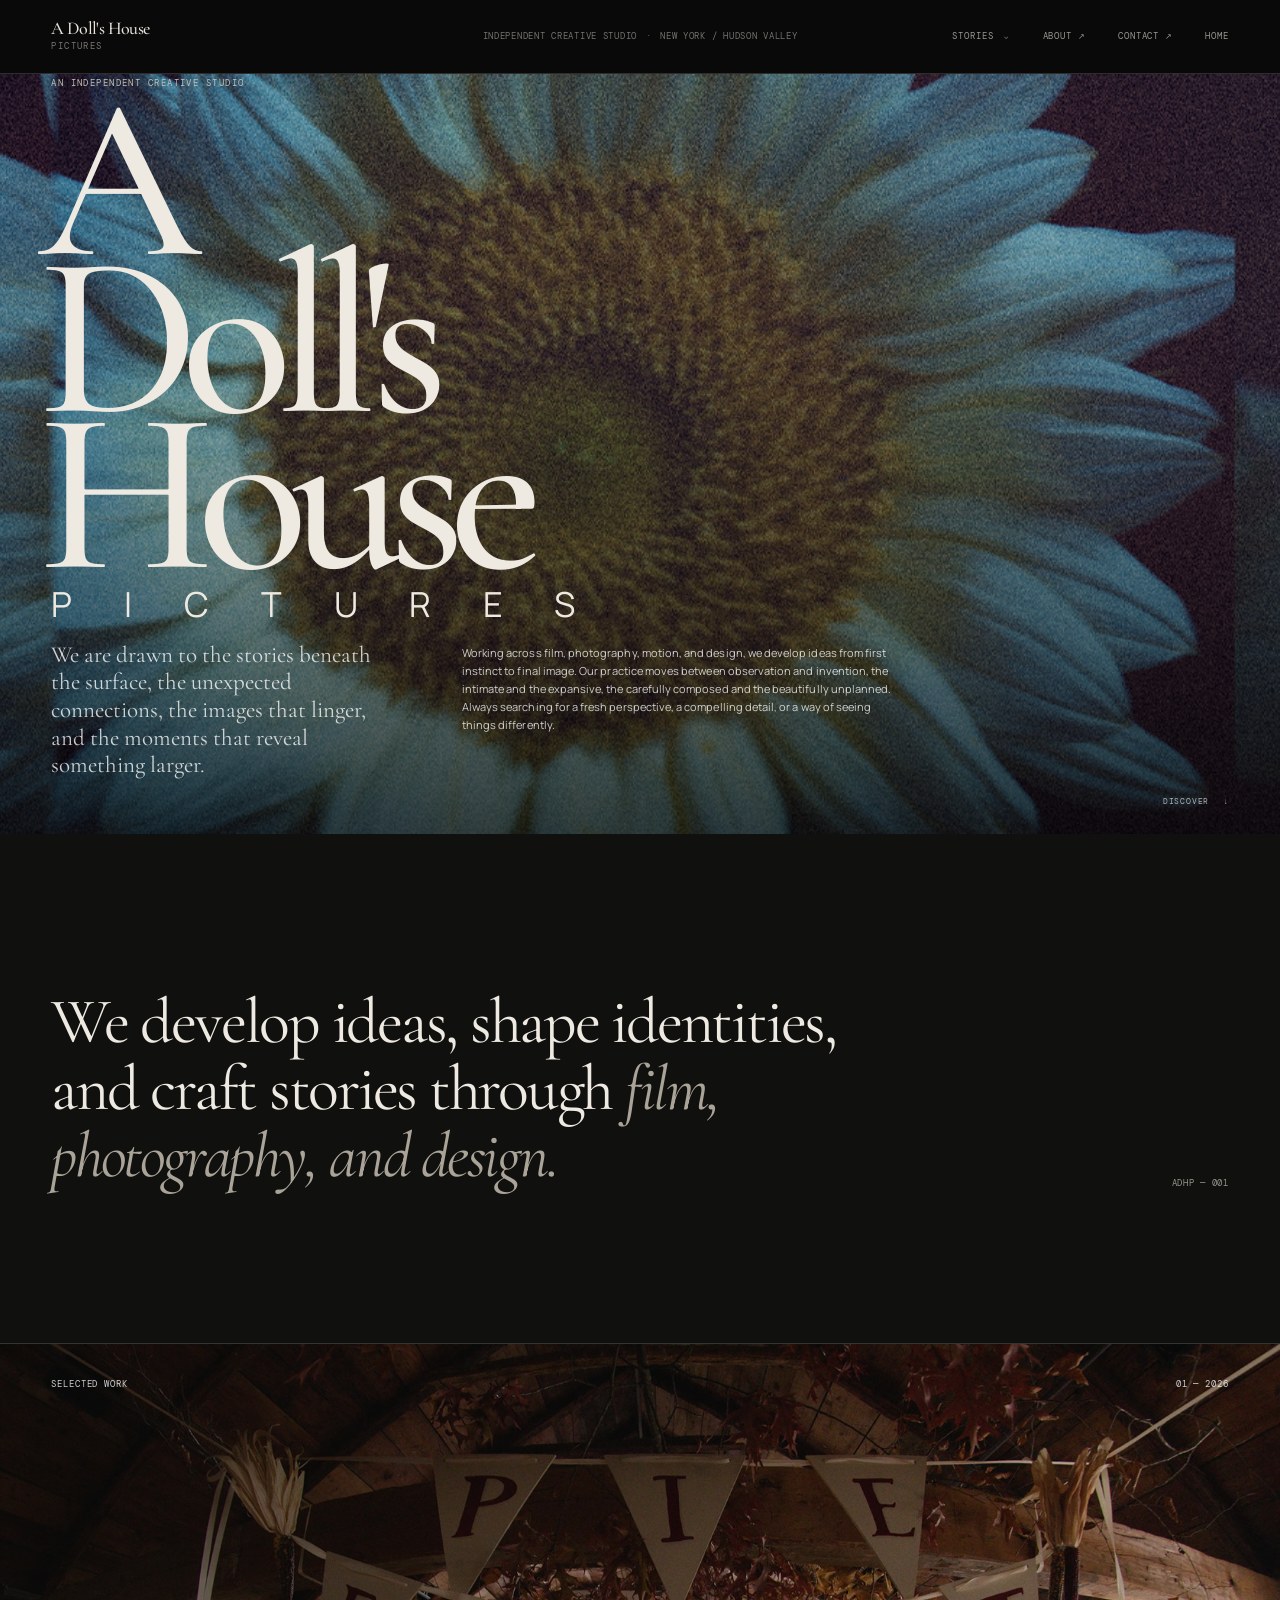
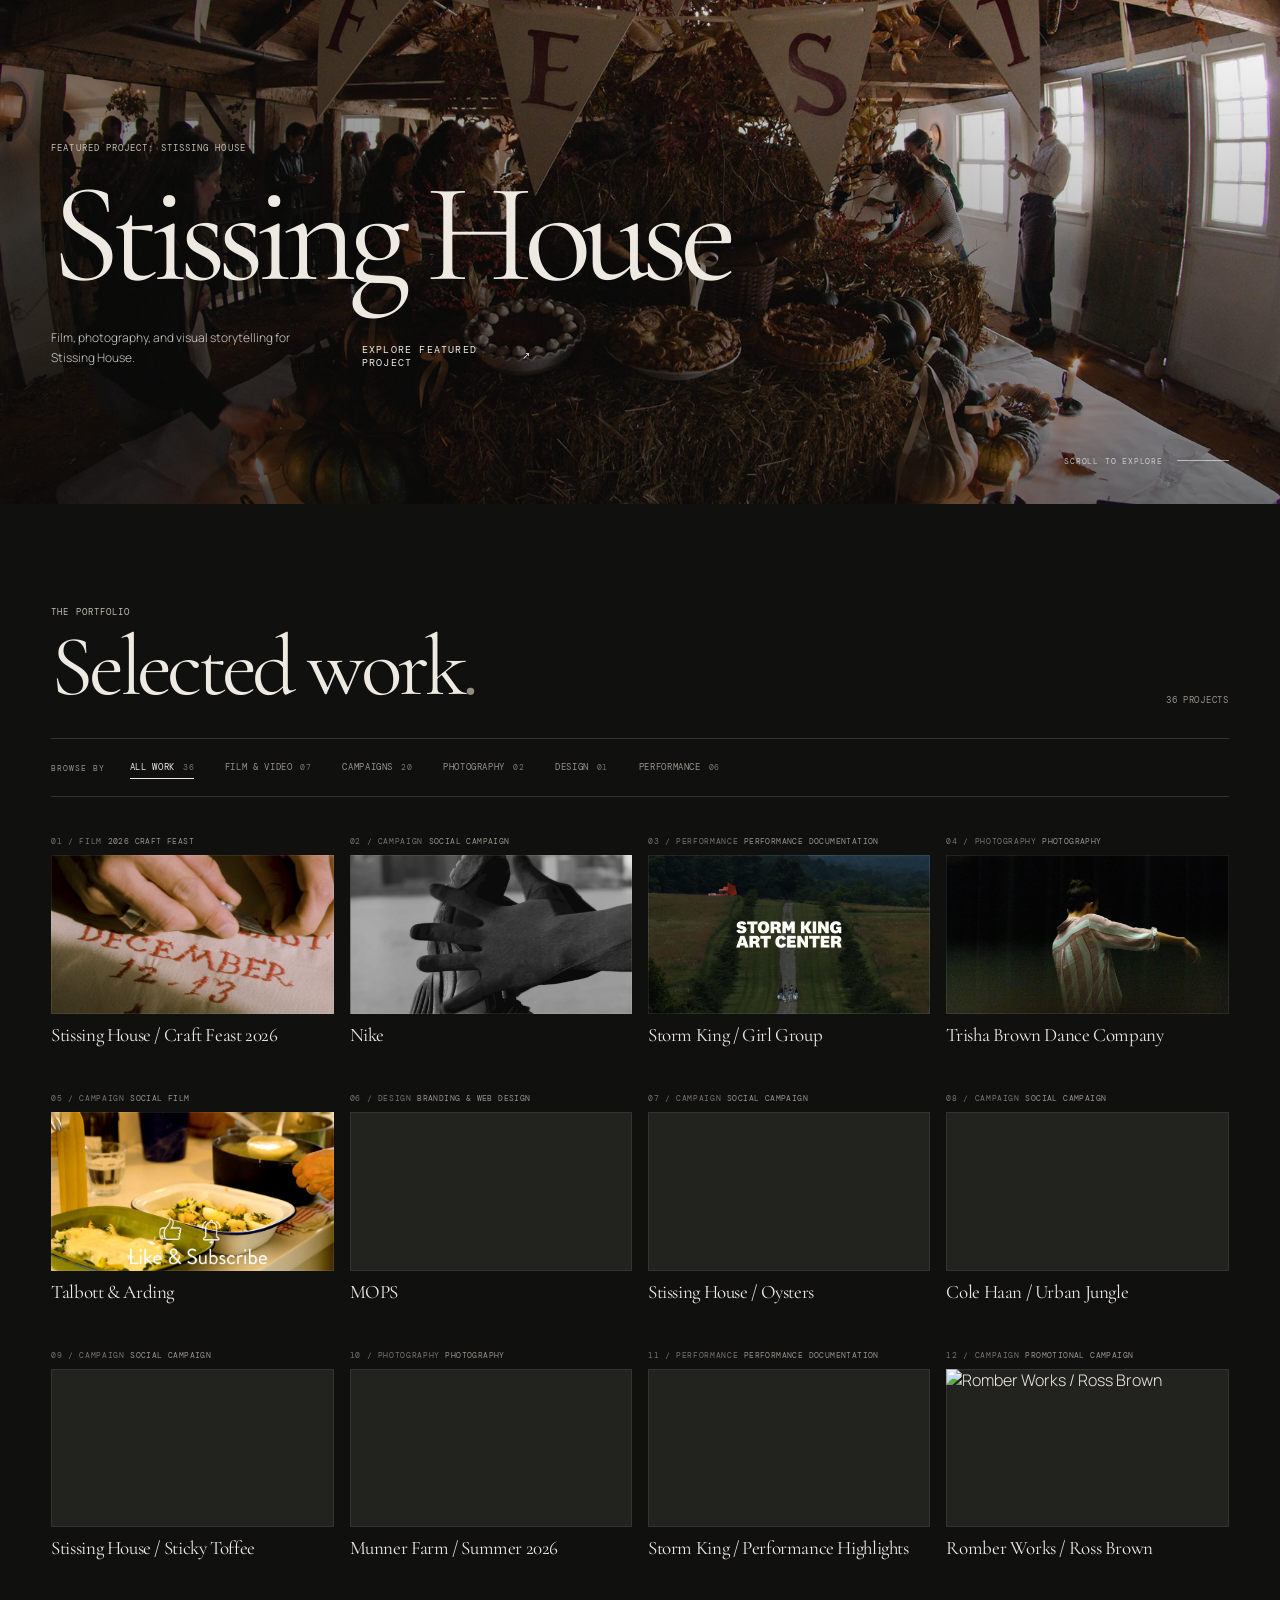
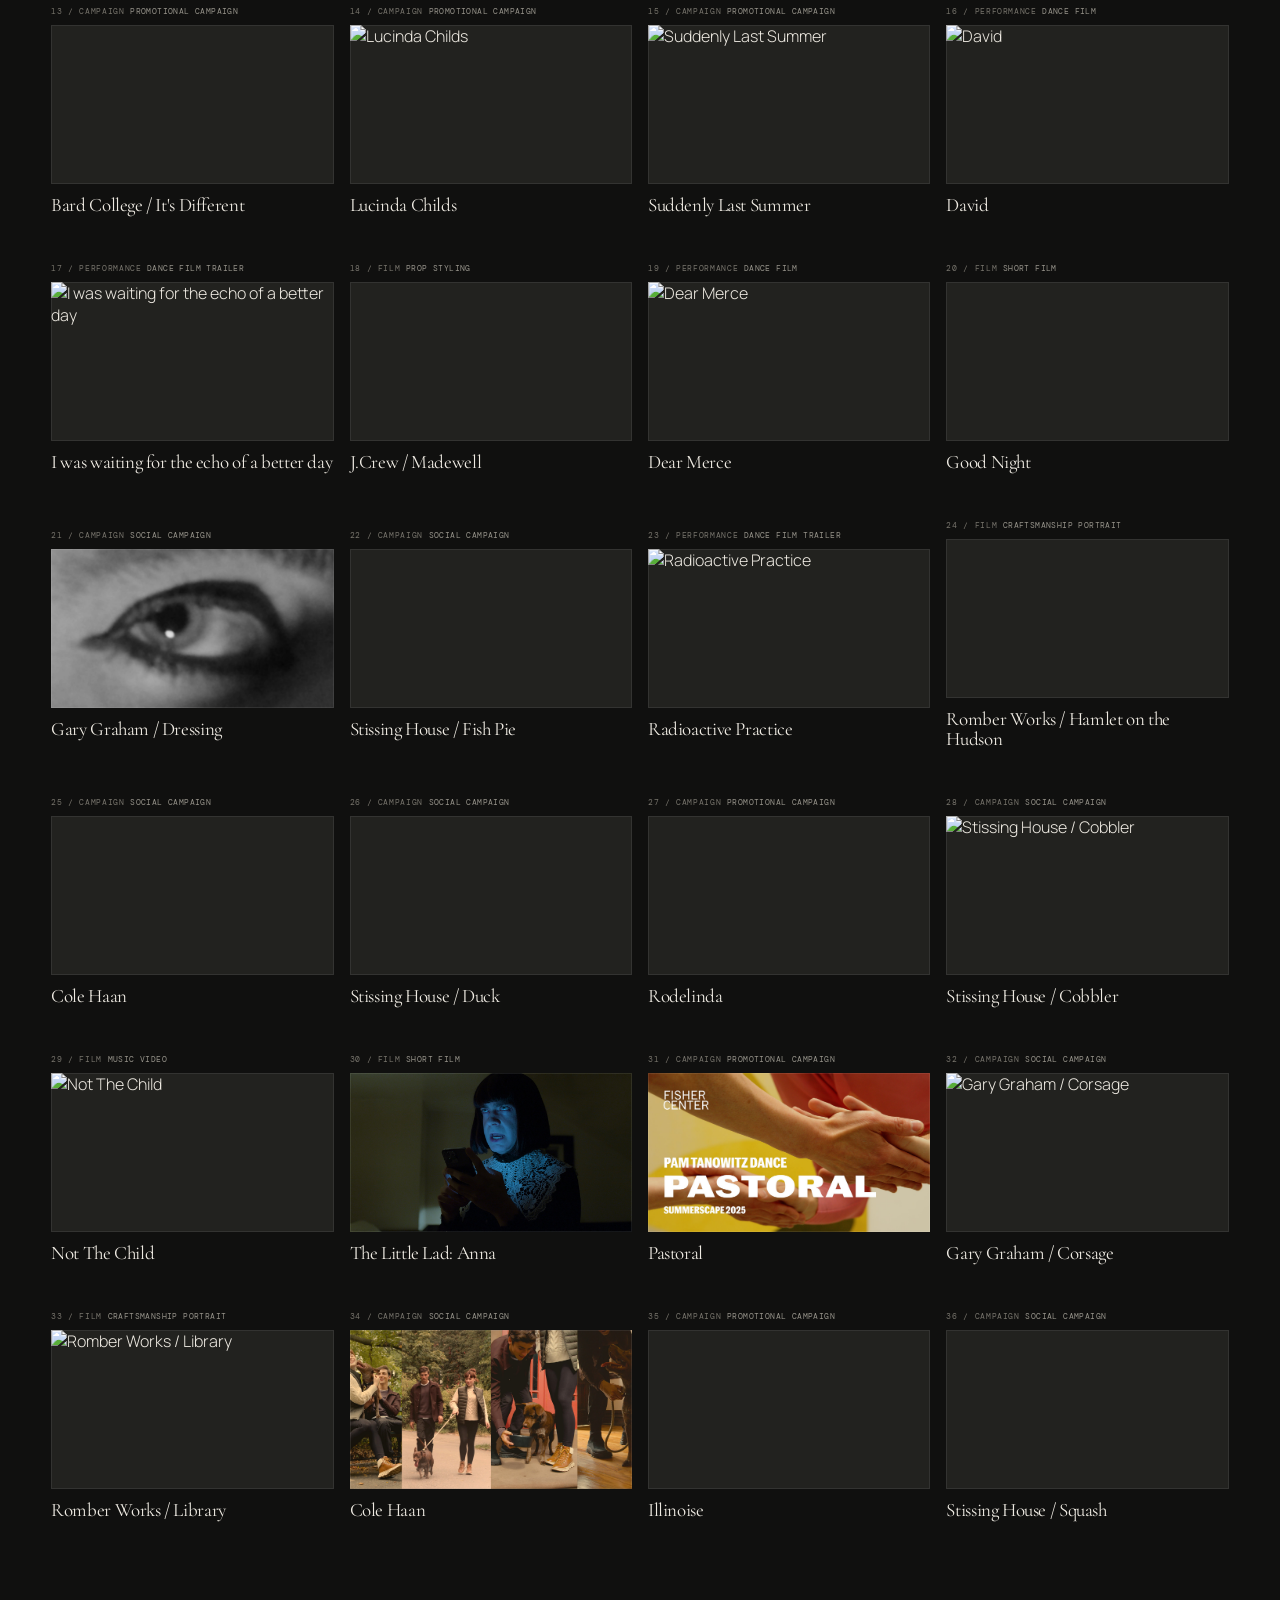
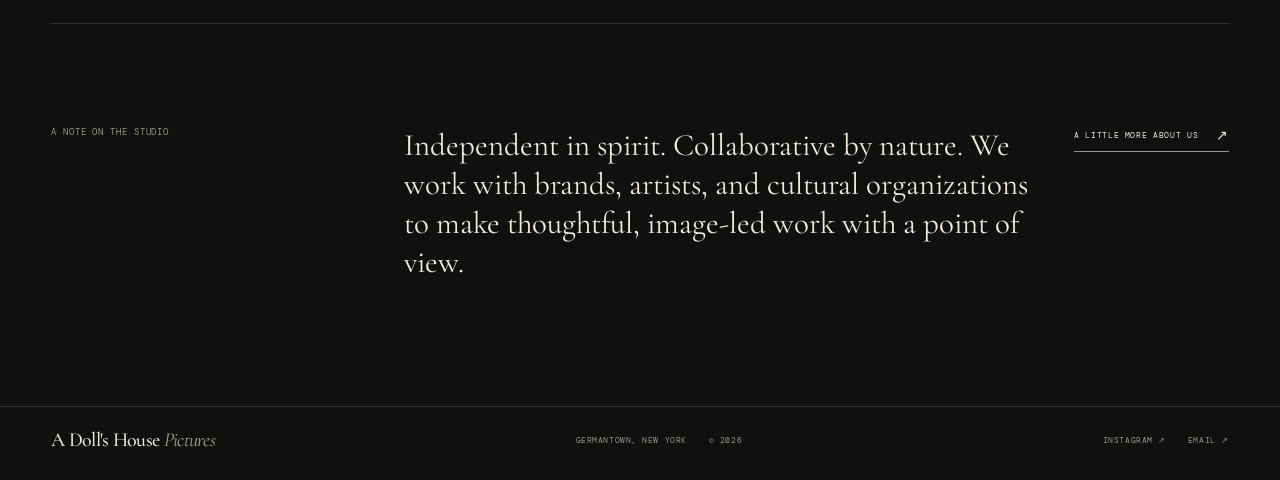
==== commit d6b0575b: "Add files via upload" ====
--- a/index.html
+++ b/index.html
@@ -196,7 +196,7 @@
 <h1 class="hero-title" id="heroTitle">
   <span class="hero-title-main">
     <span class="mobile-title">A<br>Doll's<br>House</span>
-    <span class="desktop-title">A Doll's House</span>
+    <span class="desktop-title">A<br>Doll's<br>House</span>
   </span>
   <span class="hero-title-sub">PICTURES</span>
 </h1>
--- a/style.css
+++ b/style.css
@@ -529,6 +529,7 @@
   line-height: .78;
   letter-spacing: -.055em;
   white-space: nowrap;
+  animation: heroKerning 60s linear forwards;
 }
 
 .studio-hero .hero-title-sub {
@@ -541,6 +542,20 @@
   line-height: 1;
   letter-spacing: .38em;
   color: var(--ink);
+  animation: heroKerningSub 60s linear forwards;
+}
+
+
+/* Subtitle: slow expansion over 60 seconds */
+
+@keyframes heroKerningSub {
+  from {
+    letter-spacing: .38em;
+  }
+
+  to {
+    letter-spacing: 1.5em;
+  }
 }
 
 .studio-hero .hero-bottom {
@@ -903,6 +918,10 @@
 .project-card:hover .card-play {
   opacity: 1;
   transform: none;
+}
+
+.card-topline {
+  margin-bottom: 6px;
 }
 
 .card-meta {
@@ -1300,6 +1319,7 @@
 
   pointer-events: none;
 }
+
 /* Vertical navigation labels */
 
 body.detail-open .detail-bottom .detail-step {
@@ -1318,7 +1338,7 @@
   color: rgba(238, 234, 226, .58);
 
   font-family: var(--mono);
-  font-size: 10px;
+  font-size: 8px;
   font-weight: 400;
   letter-spacing: .12em;
   line-height: 1.5;
@@ -1674,6 +1694,7 @@
   opacity: 1;
   pointer-events: auto;
 }
+
 .carousel-arrow {
   position: absolute;
   z-index: 2;
@@ -2094,8 +2115,8 @@
   .hero,
   .hero.studio-hero,
   .featuredproject {
-    height: 78svh;
-    min-height: 540px;
+    height: calc(78svh + 50px);
+    min-height: 590px;
   }
 
   .studio-hero .hero-topline,
@@ -2123,6 +2144,7 @@
     font-size: clamp(76px, 19vw, 112px);
     line-height: .73;
     letter-spacing: -.065em;
+    animation: heroKerningMobile 60s linear forwards;
   }
 
   .studio-hero .hero-title-sub {
@@ -2136,6 +2158,21 @@
     letter-spacing: .24em;
     line-height: 1;
     white-space: nowrap;
+    animation: heroKerningSubMobile 60s linear forwards;
+  }
+
+
+
+  /* Mobile subtitle animation */
+
+  @keyframes heroKerningSubMobile {
+    from {
+      letter-spacing: .14em;
+    }
+
+    to {
+      letter-spacing: .85em;
+    }
   }
 
   .studio-hero .hero-bottom {
@@ -2252,21 +2289,30 @@
 
   .card-meta {
     display: block;
+    padding-top: 19px;
+  }
+
+  .card-topline {
+    margin-bottom: 6px;
   }
 
   .card-title {
+    min-height: 2.2em;
     font-size: 18px;
   }
 
   .card-category {
     display: block;
-    margin-top: 5px;
+    margin-top: 0;
     font-size: 7px;
+    line-height: 1.2;
     text-align: left;
   }
 
   .card-number {
+    margin-top: 2px;
     font-size: 7px;
+    line-height: 1.2;
   }
 
   /* Studio note */
@@ -2642,13 +2688,13 @@
 
 @media (max-width: 650px) {
 
-body.detail-open .detail-content {
-  padding-top: calc(
-    var(--actual-site-nav-height) +
-    var(--detail-nav-height) +
-    58px
-  ) !important;
-}
+  body.detail-open .detail-content {
+    padding-top: calc(
+      var(--actual-site-nav-height) +
+      var(--detail-nav-height) +
+      58px
+    ) !important;
+  }
 }
 
 
@@ -2661,7 +2707,12 @@
 }
 
 .desktop-title {
-  display: inline;
+  display: inline-block;
+  font-size: clamp(150px, 18vw, 280px);
+  line-height: .68;
+  letter-spacing: -.075em;
+    transform: translateX(-12px);
+
 }
 
 @media (max-width: 700px) {
@@ -2716,37 +2767,29 @@
   transition: transform .35s cubic-bezier(.2, .7, .2, 1);
 }
 
-/* Arrow placement inside circles */
-
 .carousel-prev span {
-  transform: translateX(2px) rotate(-135deg);
+  transform: rotate(-135deg);
 }
 
 .carousel-next span {
-  transform: translateX(-2px) rotate(45deg);
-}
-
-/* Hover movement */
+  transform: rotate(45deg);
+}
 
 .carousel-prev:hover span {
-  transform: translateX(-1px) rotate(-135deg);
+  transform: translateX(-3px) rotate(-135deg);
 }
 
 .carousel-next:hover span {
-  transform: translateX(1px) rotate(45deg);
-}
-
-/* Active movement */
+  transform: translateX(3px) rotate(45deg);
+}
 
 .carousel-prev:active span {
-  transform: translateX(-3px) rotate(-135deg);
+  transform: translateX(-5px) rotate(-135deg);
 }
 
 .carousel-next:active span {
-  transform: translateX(3px) rotate(45deg);
-}
-
-/* Circle hover */
+  transform: translateX(5px) rotate(45deg);
+}
 
 .carousel-arrow:hover {
   color: #fff;
@@ -2754,8 +2797,6 @@
   background: rgba(0, 0, 0, .5);
 }
 
-/* Reduced motion */
-
 @media (prefers-reduced-motion: reduce) {
   .carousel-arrow,
   .carousel-arrow span {
@@ -2763,6 +2804,7 @@
   }
 }
 
+
 /* ============================================================
    END — MASTER STYLESHEET
 ============================================================ */
@@ -2782,4 +2824,4 @@
   display: block;
   visibility: visible;
   pointer-events: auto;
-}
+}
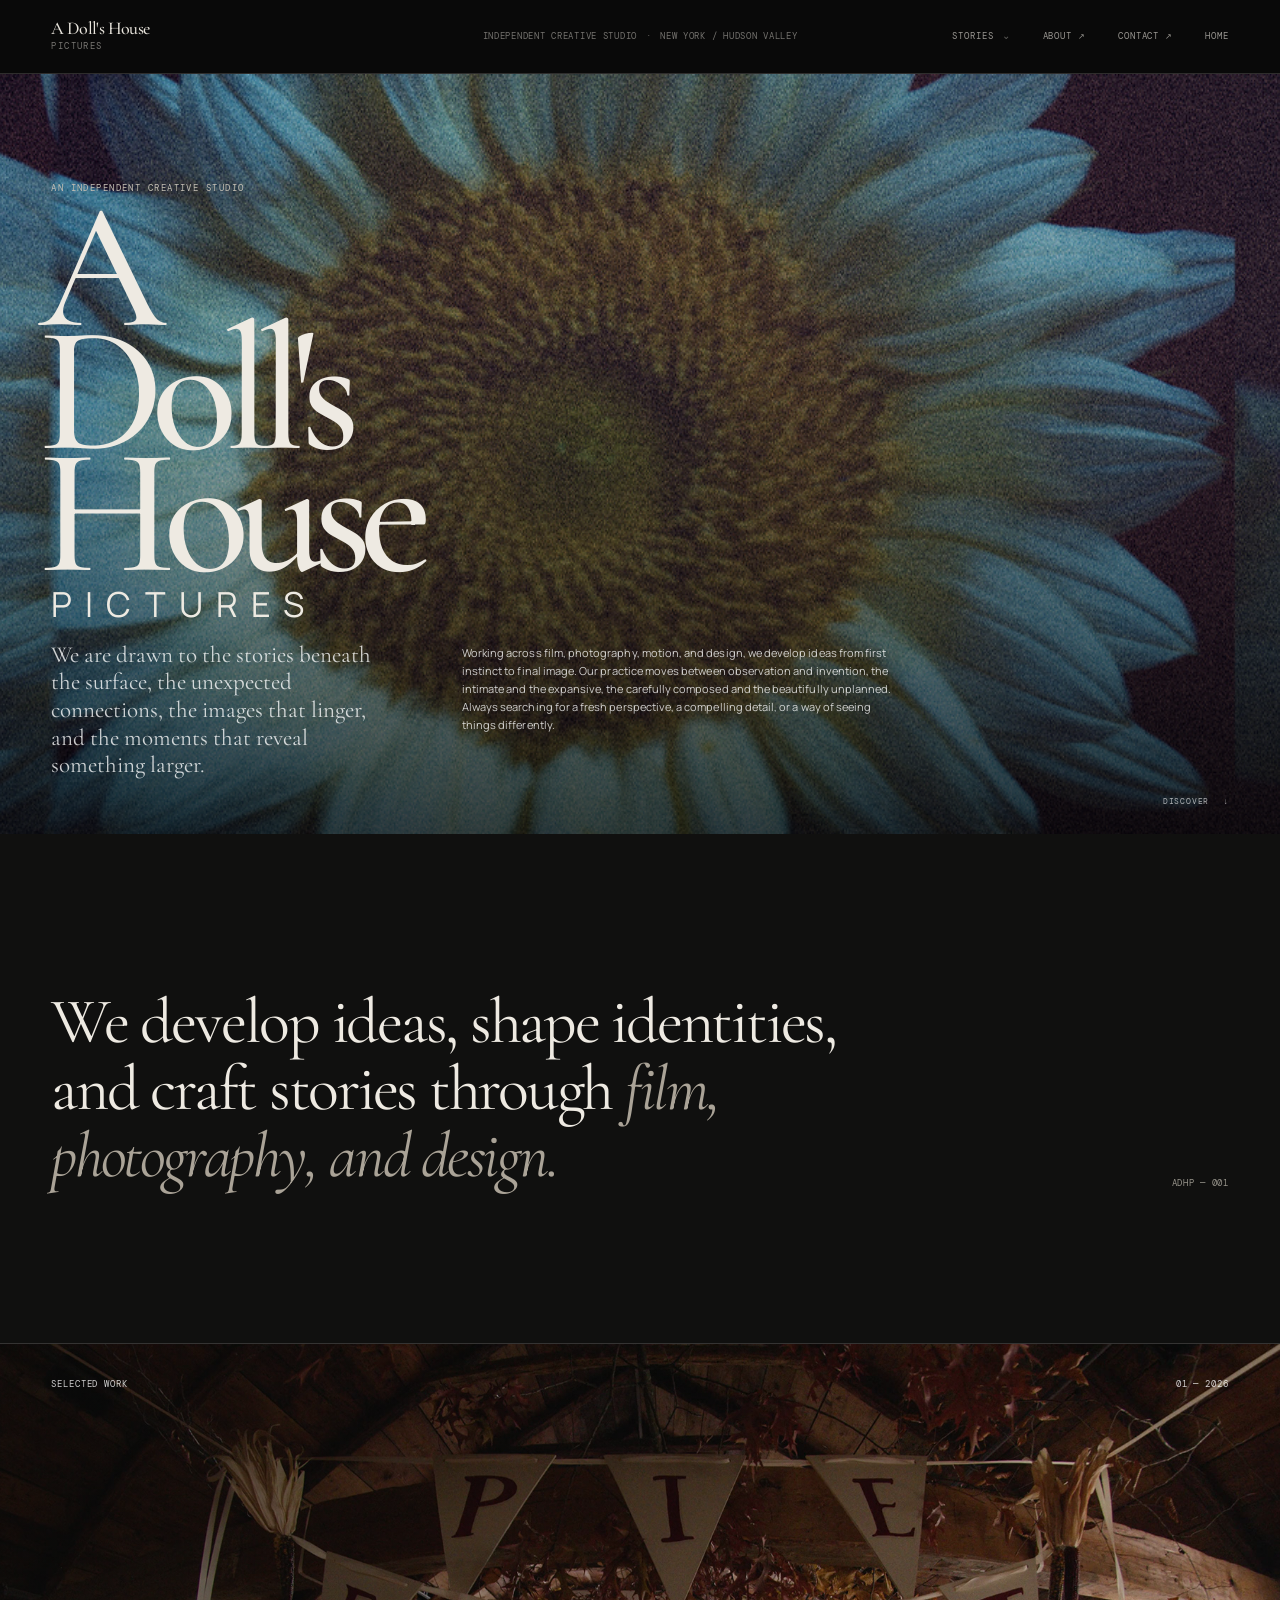
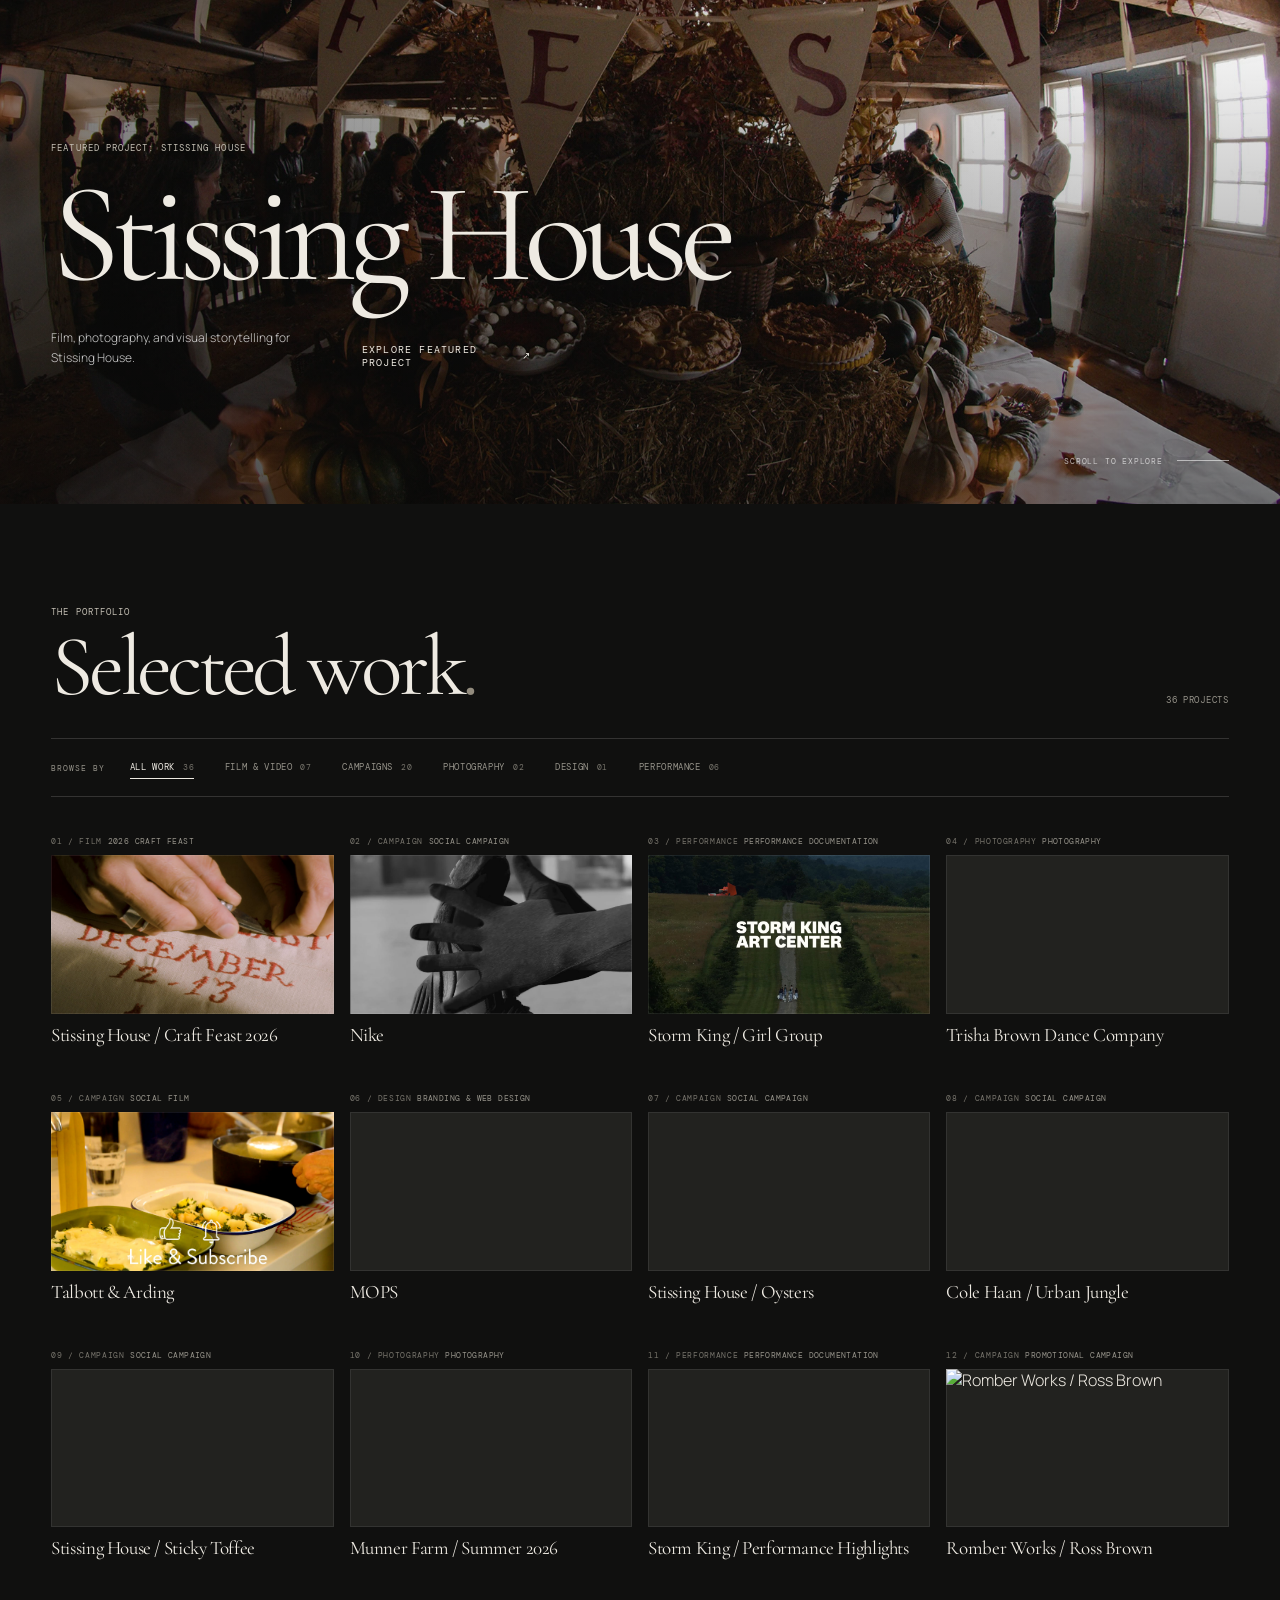
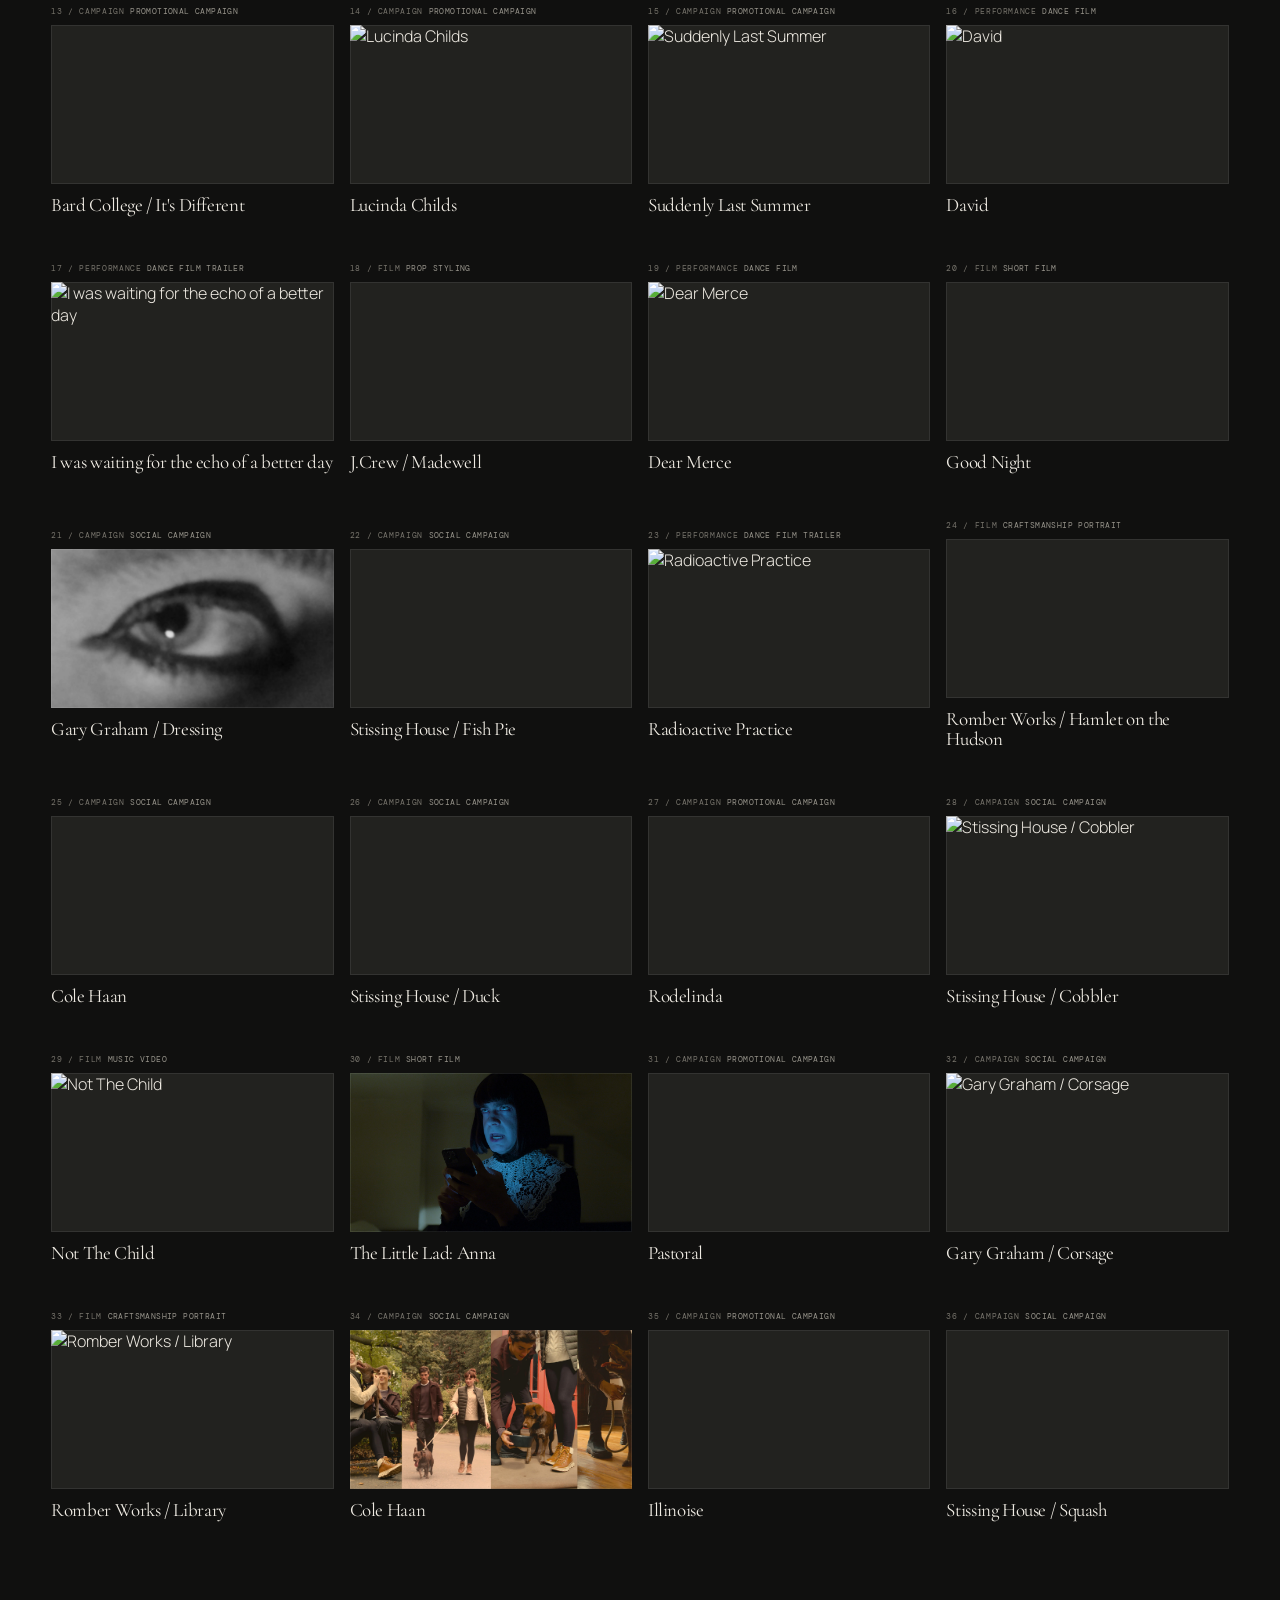
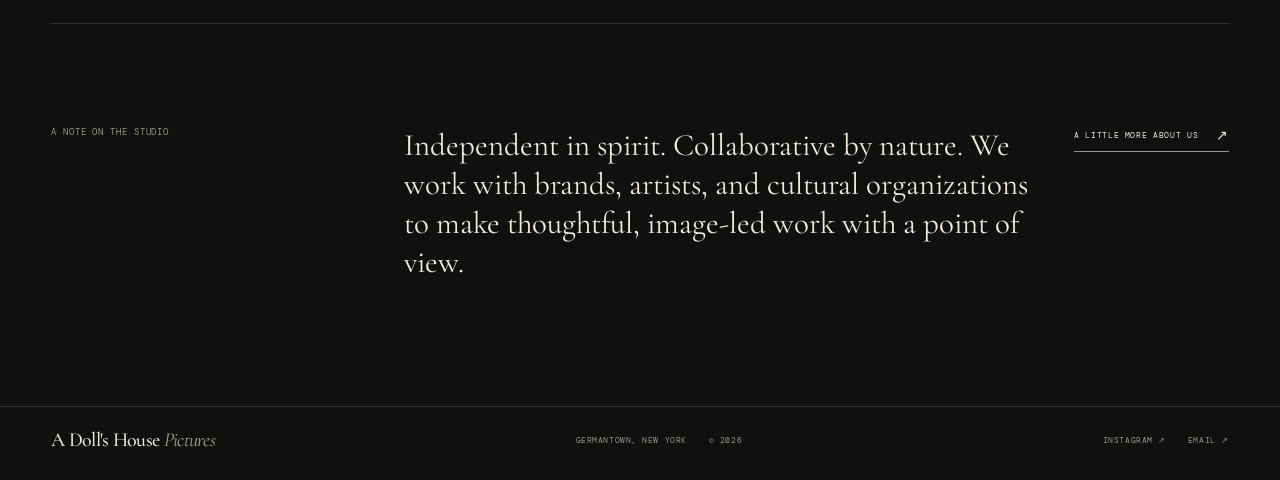
==== commit 2a872131: "Add files via upload" ====
--- a/index.html
+++ b/index.html
@@ -164,7 +164,7 @@
 
         <iframe
           id="studioHeroPlayer"
-          src="https://player.vimeo.com/video/1247956538?h=6841a6b5e1&background=1&autoplay=1&loop=1&muted=1&autopause=0&controls=0&title=0&byline=0&portrait=0&transparent=0&dnt=1&playsinline=1"
+          src="https://player.vimeo.com/video/1249446082?h=d4dd13baf8&background=1&autoplay=1&loop=1&muted=1&autopause=0&controls=0&title=0&byline=0&portrait=0&transparent=0&dnt=1&playsinline=1"
           title="A Doll's House Pictures"
           allow="autoplay; fullscreen; picture-in-picture"
           allowfullscreen
@@ -461,15 +461,6 @@
 <script src="js/navigation.js" defer></script>
 
 
-<!-- =====================================================
-     09 — SHARED HERO VIDEO INITIALIZATION
-
-     Both hero videos use the same Vimeo event handling.
-
-     The poster remains visible until Vimeo emits "playing".
-     If playback fails or autoplay is blocked, the poster
-     stays visible.
-====================================================== -->
 
 <script>
 window.addEventListener("DOMContentLoaded", () => {
@@ -479,56 +470,44 @@
     return;
   }
 
-  const initializeHeroVideo = (containerId, iframeId, label) => {
-
-    const container = document.getElementById(containerId);
-    const iframe = document.getElementById(iframeId);
-
-    if (!container || !iframe) return;
-
-    const player = new Vimeo.Player(iframe);
-
-    player.on("playing", () => {
-      container.classList.add("is-playing");
+  const container = document.getElementById("studioHeroImage");
+  const iframe = document.getElementById("studioHeroPlayer");
+
+  if (!container || !iframe) return;
+
+  const player = new Vimeo.Player(iframe);
+
+  player.on("playing", () => {
+    container.classList.add("is-playing");
+  });
+
+  player.on("error", error => {
+    console.warn("Homepage hero video error:", error);
+  });
+
+  player.ready()
+    .then(() => player.setMuted(true))
+    .then(() => player.getDuration())
+    .then(duration => {
+
+      if (!duration || !Number.isFinite(duration)) {
+        throw new Error("Unable to determine video duration.");
+      }
+
+      // Choose a random starting point.
+      // Avoid the final five seconds.
+      const randomStart = Math.random() * Math.max(1, duration - 5);
+
+      return player.setCurrentTime(randomStart);
+    })
+    .then(() => player.play())
+    .catch(error => {
+      console.warn("Homepage hero initialization:", error);
     });
-
-    player.on("error", error => {
-      console.warn(label + " video error:", error);
-
-      // Keep the poster visible if playback fails.
-    });
-
-    player.ready()
-      .then(() => player.setMuted(true))
-      .then(() => player.play())
-      .catch(error => {
-        console.warn(label + " video initialization:", error);
-
-        // Keep the poster visible if autoplay is unavailable.
-      });
-
-  };
-
-
-  /* HOMEPAGE HERO */
-
-  initializeHeroVideo(
-    "studioHeroImage",
-    "studioHeroPlayer",
-    "Homepage hero"
-  );
-
-
-  /* FEATURED PROJECT */
-
-  initializeHeroVideo(
-    "heroImage",
-    "featuredProjectPlayer",
-    "Featured project"
-  );
 
 });
 </script>
 
+
 </body>
 </html>
--- a/style.css
+++ b/style.css
@@ -2,11 +2,12 @@
    A DOLL'S HOUSE PICTURES
    HOMEPAGE + PROJECT DETAIL
    CLEAN MASTER STYLESHEET
+   TEXT ANIMATIONS REMOVED
 ============================================================ */
 
 
 /* ============================================================
-   SECTION 01 — VARIABLES & RESET
+   01 — VARIABLES & RESET
 ============================================================ */
 
 :root {
@@ -25,7 +26,10 @@
 
   --site-nav-height: 82px;
   --detail-nav-height: 68px;
-  --combined-nav-height: calc(var(--site-nav-height) + var(--detail-nav-height));
+  --actual-site-nav-height: var(--site-nav-height);
+  --combined-nav-height: calc(
+    var(--actual-site-nav-height) + var(--detail-nav-height)
+  );
 }
 
 * {
@@ -57,8 +61,8 @@
 }
 
 button {
+  color: inherit;
   font: inherit;
-  color: inherit;
 }
 
 a {
@@ -84,7 +88,7 @@
 
 
 /* ============================================================
-   SECTION 02 — SITE HEADER & NAVIGATION DROPDOWN
+   02 — SITE HEADER & NAVIGATION
 ============================================================ */
 
 .topbar {
@@ -114,15 +118,15 @@
 }
 
 .wordmark-sub {
+  color: #bcb6aa;
   font: italic 17px/1 var(--serif);
-  color: #bcb6aa;
 }
 
 .topbar-center {
-  text-align: center;
   color: var(--muted);
   font: 9px/1.5 var(--mono);
   letter-spacing: .06em;
+  text-align: center;
   text-transform: uppercase;
 }
 
@@ -175,14 +179,14 @@
 
 .dropdown-caret {
   display: inline-block;
+  color: #aaa397;
   font: 11px/1 var(--sans);
-  color: #aaa397;
   transition: transform .3s ease, color .3s ease;
 }
 
 .nav-dropdown.is-open .dropdown-caret {
+  color: var(--ink);
   transform: rotate(180deg);
-  color: var(--ink);
 }
 
 /* Dropdown panel */
@@ -227,8 +231,6 @@
   transform: translateY(0);
 }
 
-/* Fine top accent */
-
 #site-navigation .nav-dropdown-menu::before,
 .nav-dropdown-menu::before {
   content: "";
@@ -246,8 +248,8 @@
 .nav-dropdown-menu a {
   position: relative;
   display: flex;
+  justify-content: space-between;
   align-items: center;
-  justify-content: space-between;
   min-height: 43px;
   padding: 11px 0;
 
@@ -259,9 +261,7 @@
   text-transform: uppercase;
   white-space: nowrap;
 
-  transition:
-    color .2s ease,
-    padding-left .25s ease;
+  transition: color .2s ease, padding-left .25s ease;
 }
 
 #site-navigation .nav-dropdown-menu a:last-child,
@@ -302,7 +302,7 @@
 
 
 /* ============================================================
-   SECTION 03 — SHARED HERO BASE
+   03 — SHARED HERO
 ============================================================ */
 
 .hero {
@@ -391,8 +391,8 @@
 
 .hero-bottom {
   display: flex;
+  justify-content: space-between;
   align-items: flex-end;
-  justify-content: space-between;
   gap: 30px;
   margin-top: 28px;
 }
@@ -445,7 +445,7 @@
 
 
 /* ============================================================
-   SECTION 04 — HOMEPAGE HERO
+   04 — HOMEPAGE HERO
 ============================================================ */
 
 .studio-hero {
@@ -456,13 +456,11 @@
 
 .studio-hero .studio-hero-image {
   position: absolute;
+  z-index: 0;
   inset: 0;
-  z-index: 0;
   overflow: hidden;
   background: #10100f;
 }
-
-/* Full-bleed Vimeo background */
 
 .studio-hero .studio-hero-image iframe {
   position: absolute;
@@ -472,15 +470,15 @@
   height: 56.25vw;
   min-width: 177.78vh;
   min-height: 100vh;
+  border: 0;
   transform: translate(-50%, -50%);
-  border: 0;
   pointer-events: none;
 }
 
 .studio-hero .hero-shade {
   position: absolute;
+  z-index: 1;
   inset: 0;
-  z-index: 1;
   background: linear-gradient(
     to bottom,
     rgba(0, 0, 0, .04) 0%,
@@ -498,9 +496,9 @@
 .studio-hero .hero-copy {
   position: absolute;
   z-index: 2;
-  left: var(--gutter);
   right: var(--gutter);
   bottom: clamp(38px, 6vh, 68px);
+  left: var(--gutter);
   width: auto;
   max-width: none;
   margin: 0;
@@ -508,10 +506,7 @@
 
 .studio-hero .eyebrow {
   margin: 0 0 13px;
-  font-family: var(--mono);
-  font-size: 9px;
-  font-weight: 400;
-  line-height: 1.4;
+  font: 400 9px/1.4 var(--mono);
   letter-spacing: .16em;
   text-transform: uppercase;
 }
@@ -523,46 +518,24 @@
 
 .studio-hero .hero-title-main {
   display: block;
-  font-family: var(--serif);
-  font-size: clamp(76px, 11vw, 160px);
-  font-weight: 500;
-  line-height: .78;
+  font: 500 clamp(76px, 9vw, 100px)/.78 var(--serif);
   letter-spacing: -.055em;
   white-space: nowrap;
-  animation: heroKerning 60s linear forwards;
 }
 
 .studio-hero .hero-title-sub {
   display: block;
   margin-top: 9px;
-  font-family: var(--sans);
-  font-size: clamp(24px, 2.7vw, 38px);
-  font-style: normal;
-  font-weight: 400;
-  line-height: 1;
+  color: var(--ink);
+  font: 400 clamp(24px, 2.7vw, 38px)/1 var(--sans);
   letter-spacing: .38em;
-  color: var(--ink);
-  animation: heroKerningSub 60s linear forwards;
-}
-
-
-/* Subtitle: slow expansion over 60 seconds */
-
-@keyframes heroKerningSub {
-  from {
-    letter-spacing: .38em;
-  }
-
-  to {
-    letter-spacing: 1.5em;
-  }
 }
 
 .studio-hero .hero-bottom {
   display: grid;
   grid-template-columns: minmax(0, .9fr) minmax(0, 1.1fr);
+  align-items: start;
   gap: clamp(24px, 4vw, 58px);
-  align-items: start;
   max-width: 850px;
   margin-top: 20px;
 }
@@ -570,19 +543,13 @@
 .studio-hero .hero-statement {
   max-width: 350px;
   margin: 0;
-  font-family: var(--serif);
-  font-size: clamp(19px, 1.8vw, 25px);
-  font-weight: 400;
-  line-height: 1.2;
+  font: 400 clamp(19px, 1.8vw, 25px)/1.2 var(--serif);
 }
 
 .studio-hero .hero-description {
   max-width: 430px;
   margin: 2px 0 0;
-  font-family: var(--sans);
-  font-size: 11px;
-  font-weight: 400;
-  line-height: 1.65;
+  font: 400 11px/1.65 var(--sans);
   letter-spacing: .005em;
 }
 
@@ -596,7 +563,7 @@
 
 
 /* ============================================================
-   SECTION 05 — FEATURED PROJECT HERO
+   05 — FEATURED PROJECT HERO
 ============================================================ */
 
 .featuredproject {
@@ -656,15 +623,15 @@
   position: absolute;
   z-index: 2;
   top: 34px;
+  right: var(--gutter);
   left: var(--gutter);
-  right: var(--gutter);
 }
 
 .featuredproject .hero-copy {
   position: absolute;
   z-index: 2;
+  bottom: clamp(100px, 15vh, 170px);
   left: var(--gutter);
-  bottom: clamp(100px, 15vh, 170px);
   width: min(1050px, calc(100% - 2 * var(--gutter)));
 }
 
@@ -715,7 +682,7 @@
 
 
 /* ============================================================
-   SECTION 06 — INTRODUCTION BAND
+   06 — INTRODUCTION BAND
 ============================================================ */
 
 .intro-band {
@@ -748,7 +715,7 @@
 
 
 /* ============================================================
-   SECTION 07 — SELECTED WORK
+   07 — SELECTED WORK
 ============================================================ */
 
 .work-section {
@@ -853,7 +820,7 @@
 
 
 /* ============================================================
-   SECTION 08 — PROJECT GRID
+   08 — PROJECT GRID
 ============================================================ */
 
 .project-grid {
@@ -884,12 +851,14 @@
   width: 100%;
   height: 100%;
   object-fit: cover;
-  transition: transform .7s cubic-bezier(.2, .7, .2, 1), opacity .4s;
+  transition:
+    transform .7s cubic-bezier(.2, .7, .2, 1),
+    opacity .4s;
 }
 
 .project-card:hover .card-media img {
+  opacity: .76;
   transform: scale(1.035);
-  opacity: .76;
 }
 
 .card-overlay {
@@ -956,7 +925,7 @@
 
 
 /* ============================================================
-   SECTION 09 — STUDIO NOTE
+   09 — STUDIO NOTE
 ============================================================ */
 
 .studio-note {
@@ -989,7 +958,7 @@
 
 
 /* ============================================================
-   SECTION 10 — FOOTER
+   10 — FOOTER
 ============================================================ */
 
 .site-footer {
@@ -1027,7 +996,7 @@
 
 
 /* ============================================================
-   SECTION 11 — PROJECTS DRAWER
+   11 — PROJECTS DRAWER
 ============================================================ */
 
 .drawer-backdrop {
@@ -1171,23 +1140,19 @@
   padding-top: 28px;
   color: var(--muted);
   font: 8px var(--mono);
+  letter-spacing: .06em;
   text-transform: uppercase;
-  letter-spacing: .06em;
 }
 
 
 /* ============================================================
-   SECTION 12 — PROJECT DETAIL VIEW / LIGHTBOX
+   12 — PROJECT DETAIL / LIGHTBOX
 ============================================================ */
-
-/* Lock the background page while the lightbox is open */
 
 body.detail-open {
   overflow: hidden;
   overscroll-behavior: none;
 }
-
-/* Keep the regular site navigation visible */
 
 body.detail-open .topbar {
   display: grid !important;
@@ -1195,9 +1160,9 @@
   top: 0 !important;
   left: 0 !important;
   right: 0 !important;
+  z-index: 100001 !important;
   width: 100%;
   height: var(--site-nav-height);
-  z-index: 100001 !important;
   transform: none !important;
   background: rgba(16, 16, 15, .98);
   border-bottom: 1px solid var(--line);
@@ -1205,11 +1170,33 @@
   -webkit-backdrop-filter: blur(16px);
 }
 
-/* Full-screen scrolling lightbox */
+body.detail-open #site-navigation {
+  position: fixed !important;
+  top: 0 !important;
+  left: 0 !important;
+  right: 0 !important;
+  z-index: 100002 !important;
+  width: 100% !important;
+  height: var(--actual-site-nav-height) !important;
+}
+
+body.detail-open #site-navigation .site-nav-header {
+  position: relative !important;
+  top: auto !important;
+  left: auto !important;
+  right: auto !important;
+  width: 100% !important;
+  height: var(--actual-site-nav-height) !important;
+  min-height: var(--actual-site-nav-height) !important;
+  margin: 0 !important;
+  transform: none !important;
+  background: #10100f !important;
+}
 
 .detail-view {
+  display: none;
   position: fixed;
-  z-index: 9000;
+  z-index: 9000 !important;
   inset: 0;
   width: 100%;
   height: 100vh;
@@ -1225,35 +1212,35 @@
   transition: opacity .3s ease, visibility .3s ease;
 }
 
-.detail-view.is-open {
+.detail-view.is-open,
+body.detail-open .detail-view {
+  display: block;
   opacity: 1;
   visibility: visible;
   pointer-events: auto;
 }
 
-/* Secondary navigation below the main site navigation */
-
 .detail-topbar {
   position: fixed !important;
-  top: var(--site-nav-height) !important;
+  top: var(--actual-site-nav-height) !important;
   left: 0 !important;
   right: 0 !important;
   z-index: 100001 !important;
-  width: 100%;
-  height: var(--detail-nav-height);
+  width: 100% !important;
+  height: var(--detail-nav-height) !important;
+  margin: 0 !important;
   padding: 0 var(--gutter);
 
   display: grid;
   grid-template-columns: 1fr 1fr 1fr;
   align-items: center;
 
-  background: rgba(16, 16, 15, .98);
+  transform: none !important;
+  background: #10100f !important;
   border-bottom: 1px solid var(--line);
   backdrop-filter: blur(16px);
   -webkit-backdrop-filter: blur(16px);
 }
-
-/* Lightbox navigation typography */
 
 .back-button,
 .detail-step {
@@ -1262,9 +1249,9 @@
   color: #d8d4cc;
   font: 9px var(--mono);
   letter-spacing: .08em;
+  text-align: left;
   text-transform: uppercase;
   cursor: pointer;
-  text-align: left;
 }
 
 .back-button span {
@@ -1281,7 +1268,9 @@
   text-align: right;
 }
 
-/* Project content begins below both navigation bars */
+.back-button:hover {
+  color: #fff;
+}
 
 .detail-content {
   position: relative;
@@ -1290,21 +1279,19 @@
   max-width: 1500px;
   margin: 0 auto;
   padding:
-    calc(var(--combined-nav-height) + clamp(30px, 5vw, 72px))
+    calc(var(--combined-nav-height) + 30px)
     var(--gutter)
     65px;
   box-sizing: border-box;
 }
-
-/* Previous / next navigation — fixed at vertical center */
 
 body.detail-open .detail-bottom {
   position: fixed;
   z-index: 100000;
   top: 50%;
-  left: 0;
   right: 0;
   bottom: auto;
+  left: 0;
 
   width: 100%;
   margin: 0;
@@ -1316,32 +1303,25 @@
 
   border: 0;
   transform: translateY(-50%);
-
   pointer-events: none;
 }
 
-/* Vertical navigation labels */
-
 body.detail-open .detail-bottom .detail-step {
-  display: inline-flex;
-  align-items: center;
-  justify-content: center;
-
   width: auto;
   min-width: 34px;
   min-height: 120px;
   padding: 14px 9px;
 
+  display: inline-flex;
+  justify-content: center;
+  align-items: center;
+
   border: 0;
   background: transparent;
-
   color: rgba(238, 234, 226, .58);
 
-  font-family: var(--mono);
-  font-size: 8px;
-  font-weight: 400;
+  font: 400 8px/1.5 var(--mono);
   letter-spacing: .12em;
-  line-height: 1.5;
   text-transform: uppercase;
   white-space: nowrap;
 
@@ -1357,46 +1337,32 @@
     letter-spacing .35s ease;
 }
 
-/* Previous reads upward */
-
 body.detail-open #previousProject {
   transform: rotate(180deg);
 }
 
-/* Next reads downward */
-
 body.detail-open #nextProject {
   transform: none;
 }
-
-/* Hover */
 
 body.detail-open .detail-bottom .detail-step:hover {
   color: var(--ink);
   letter-spacing: .17em;
 }
 
-/* Disabled controls */
-
 body.detail-open .detail-bottom .detail-step:disabled {
   opacity: .18;
   cursor: default;
 }
 
-/* Keyboard focus */
-
 body.detail-open .detail-bottom .detail-step:focus-visible {
   outline: 1px solid rgba(238, 234, 226, .5);
   outline-offset: 5px;
 }
 
-.back-button:hover {
-  color: #fff;
-}
-
 
 /* ============================================================
-   SECTION 13 — PROJECT MEDIA
+   13 — PROJECT MEDIA
 ============================================================ */
 
 #project {
@@ -1542,7 +1508,7 @@
 
 
 /* ============================================================
-   SECTION 14 — TRIPLE VERTICAL VIDEO LAYOUT
+   14 — TRIPLE VERTICAL VIDEO LAYOUT
 ============================================================ */
 
 .triple-vertical-grid {
@@ -1585,7 +1551,7 @@
 
 
 /* ============================================================
-   SECTION 15 — PROJECT INFORMATION
+   15 — PROJECT INFORMATION
 ============================================================ */
 
 .project-info {
@@ -1638,8 +1604,8 @@
 .credit-role {
   color: var(--muted);
   font: 8px var(--mono);
+  letter-spacing: .07em;
   text-transform: uppercase;
-  letter-spacing: .07em;
 }
 
 .project-error {
@@ -1652,7 +1618,7 @@
 
 
 /* ============================================================
-   SECTION 16 — IMAGE CAROUSEL & IMAGE PROJECTS
+   16 — IMAGE CAROUSEL & IMAGE PROJECTS
 ============================================================ */
 
 .image-carousel {
@@ -1665,8 +1631,8 @@
   position: relative;
   min-height: 300px;
   display: flex;
+  justify-content: center;
   align-items: center;
-  justify-content: center;
   background: transparent;
 }
 
@@ -1675,8 +1641,8 @@
   width: 100%;
   height: min(75vh, 850px);
   display: flex;
+  justify-content: center;
   align-items: center;
-  justify-content: center;
 }
 
 .carousel-image {
@@ -1702,17 +1668,31 @@
   width: 42px;
   height: 42px;
   display: flex;
+  justify-content: center;
   align-items: center;
-  justify-content: center;
   padding: 0;
-  line-height: 1;
   border: 1px solid rgba(255, 255, 255, .5);
   border-radius: 50%;
   background: rgba(0, 0, 0, .25);
   color: white;
   font-size: 20px;
+  line-height: 0;
   transform: translateY(-50%);
   cursor: pointer;
+  transition:
+    color .25s ease,
+    border-color .25s ease,
+    background .25s ease;
+}
+
+.carousel-arrow span {
+  display: block;
+  width: 9px;
+  height: 9px;
+  flex: 0 0 9px;
+  border-top: 1.5px solid currentColor;
+  border-right: 1.5px solid currentColor;
+  transition: transform .35s cubic-bezier(.2, .7, .2, 1);
 }
 
 .carousel-prev {
@@ -1721,6 +1701,36 @@
 
 .carousel-next {
   right: 15px;
+}
+
+.carousel-prev span {
+  transform: rotate(-135deg);
+}
+
+.carousel-next span {
+  transform: rotate(45deg);
+}
+
+.carousel-prev:hover span {
+  transform: translateX(-3px) rotate(-135deg);
+}
+
+.carousel-next:hover span {
+  transform: translateX(3px) rotate(45deg);
+}
+
+.carousel-prev:active span {
+  transform: translateX(-5px) rotate(-135deg);
+}
+
+.carousel-next:active span {
+  transform: translateX(5px) rotate(45deg);
+}
+
+.carousel-arrow:hover {
+  color: #fff;
+  border-color: rgba(255, 255, 255, .9);
+  background: rgba(0, 0, 0, .5);
 }
 
 .carousel-meta {
@@ -1736,8 +1746,8 @@
   max-height: 80vh;
   margin-inline: auto;
   display: flex;
+  justify-content: center;
   align-items: center;
-  justify-content: center;
 }
 
 .image-project img {
@@ -1761,7 +1771,8 @@
 
 
 /* ============================================================
-   SECTION 17 — ABOUT PAGE
+   17 — ABOUT PAGE
+   TEXT ENTRANCE ANIMATIONS REMOVED
 ============================================================ */
 
 .about-page {
@@ -1801,16 +1812,8 @@
 
 .about-line > span {
   display: block;
-  transform: translateY(115%);
-  animation: about-rise .95s cubic-bezier(.2, .75, .2, 1) forwards;
-}
-
-.about-line:nth-child(2) > span {
-  animation-delay: .12s;
-}
-
-.about-line:nth-child(3) > span {
-  animation-delay: .24s;
+  transform: none;
+  animation: none;
 }
 
 .about-line em {
@@ -1818,11 +1821,7 @@
   font-weight: 400;
 }
 
-@keyframes about-rise {
-  to {
-    transform: translateY(0);
-  }
-}
+/* Static marquee: no scrolling animation */
 
 .about-marquee {
   overflow: hidden;
@@ -1833,8 +1832,8 @@
 }
 
 .about-marquee-track {
-  width: max-content;
-  min-width: 200%;
+  width: 100%;
+  min-width: 0;
   display: flex;
   justify-content: space-around;
   align-items: center;
@@ -1842,19 +1841,14 @@
   color: #d5d0c6;
   font: 9px var(--mono);
   letter-spacing: .16em;
-  animation: about-marquee 34s linear infinite;
+  animation: none;
+  transform: none;
 }
 
 .about-marquee-track i {
   color: #9d9587;
   font-size: 15px;
   font-style: normal;
-}
-
-@keyframes about-marquee {
-  to {
-    transform: translateX(-50%);
-  }
 }
 
 .about-content {
@@ -1920,9 +1914,9 @@
   color: #eeeae2;
   font: 400 clamp(29px, 3.5vw, 48px)/1.08 var(--serif);
   letter-spacing: -.035em;
-  opacity: 0;
-  transform: translateY(20px);
-  animation: about-copy-in .85s cubic-bezier(.2, .7, .2, 1) .12s forwards;
+  opacity: 1;
+  transform: none;
+  animation: none;
 }
 
 .about-support {
@@ -1930,9 +1924,9 @@
   margin: 22px 0 0 auto;
   color: #bdb8ae;
   font: 300 clamp(12px, 1.05vw, 14px)/1.9 var(--sans);
-  opacity: 0;
-  transform: translateY(15px);
-  animation: about-copy-in .75s ease .28s forwards;
+  opacity: 1;
+  transform: none;
+  animation: none;
 }
 
 .about-copy-row {
@@ -1941,17 +1935,9 @@
   gap: 18px;
   padding: 25px 0;
   border-bottom: 1px solid var(--line);
-  opacity: 0;
-  transform: translateY(18px);
-  animation: about-copy-in .8s ease forwards;
-}
-
-.about-copy-row-two {
-  animation-delay: .38s;
-}
-
-.about-copy-row-three {
-  animation-delay: .52s;
+  opacity: 1;
+  transform: none;
+  animation: none;
 }
 
 .about-copy-row .about-copy-label {
@@ -1971,13 +1957,6 @@
   color: #c5c0b6;
   font-size: 12px;
   line-height: 1.95;
-}
-
-@keyframes about-copy-in {
-  to {
-    opacity: 1;
-    transform: translateY(0);
-  }
 }
 
 .about-contact {
@@ -1987,8 +1966,8 @@
   padding-top: 19px;
   border-top: 1px solid var(--line);
   font: 9px var(--mono);
+  letter-spacing: .06em;
   text-transform: uppercase;
-  letter-spacing: .06em;
 }
 
 .about-contact a {
@@ -2009,10 +1988,10 @@
 
 
 /* ============================================================
-   SECTION 18 — RESPONSIVE: TABLET
+   18 — TABLET
 ============================================================ */
 
-@media (max-width: 1000px) {
+@media (min-width: 651px) and (max-width: 1000px) {
 
   .topbar {
     grid-template-columns: 1fr auto;
@@ -2060,7 +2039,7 @@
   }
 
   .project-grid {
-    grid-template-columns: repeat(3, minmax(0, 1fr));
+    grid-template-columns: repeat(2, minmax(0, 1fr));
   }
 
   .studio-note {
@@ -2089,11 +2068,18 @@
   .about-support {
     max-width: 680px;
   }
+
+  .desktop-title {
+    font-size: clamp(110px, 15vw, 150px);
+    line-height: .72;
+    letter-spacing: -.07em;
+    transform: translateX(-8px);
+  }
 }
 
 
 /* ============================================================
-   SECTION 19 — RESPONSIVE: MOBILE
+   19 — MOBILE
 ============================================================ */
 
 @media (max-width: 650px) {
@@ -2104,32 +2090,43 @@
     --detail-nav-height: 60px;
   }
 
-  /* Main site header */
-
   .topbar {
     height: var(--site-nav-height);
   }
 
-  /* Hero dimensions */
-
   .hero,
-  .hero.studio-hero,
   .featuredproject {
     height: calc(78svh + 50px);
     min-height: 590px;
   }
 
+  .studio-hero {
+    height: calc(90svh + 50px);
+    min-height: 700px;
+  }
+
+  .studio-hero .studio-hero-image {
+    inset: 0;
+  }
+
+  .studio-hero .studio-hero-image iframe {
+    width: 177.78vh;
+    height: 100vh;
+    min-width: 100%;
+    min-height: 100%;
+  }
+
   .studio-hero .hero-topline,
   .featuredproject .hero-topline {
     top: 24px;
   }
 
-  /* Homepage studio hero */
+  /* Homepage hero */
 
   .studio-hero .hero-copy {
-    left: var(--gutter);
     right: var(--gutter);
     bottom: 68px;
+    left: var(--gutter);
     width: auto;
     max-width: none;
     margin: 0;
@@ -2144,35 +2141,17 @@
     font-size: clamp(76px, 19vw, 112px);
     line-height: .73;
     letter-spacing: -.065em;
-    animation: heroKerningMobile 60s linear forwards;
+    animation: none;
   }
 
   .studio-hero .hero-title-sub {
     display: block;
     margin-top: 8px;
     padding-left: 5px;
-    font-family: var(--sans);
-    font-size: clamp(25px, 7.5vw, 43px);
-    font-style: normal;
-    font-weight: 400;
+    font: 400 clamp(25px, 7.5vw, 43px)/1 var(--sans);
     letter-spacing: .24em;
-    line-height: 1;
     white-space: nowrap;
-    animation: heroKerningSubMobile 60s linear forwards;
-  }
-
-
-
-  /* Mobile subtitle animation */
-
-  @keyframes heroKerningSubMobile {
-    from {
-      letter-spacing: .14em;
-    }
-
-    to {
-      letter-spacing: .85em;
-    }
+    animation: none;
   }
 
   .studio-hero .hero-bottom {
@@ -2198,9 +2177,9 @@
   }
 
   .studio-hero .hero-scroll {
-    left: var(--gutter);
     right: auto;
     bottom: 20px;
+    left: var(--gutter);
   }
 
   /* Featured project */
@@ -2228,11 +2207,11 @@
     left: auto;
   }
 
-  /* Introduction band */
+  /* Introduction */
 
   .intro-band {
+    flex-direction: column;
     align-items: flex-start;
-    flex-direction: column;
     gap: 24px;
     padding-top: 88px;
     padding-bottom: 88px;
@@ -2242,11 +2221,11 @@
     font-size: clamp(32px, 9vw, 48px);
   }
 
-  /* Work */
+  /* Work section */
 
   .section-heading {
+    flex-direction: column;
     align-items: flex-start;
-    flex-direction: column;
   }
 
   .work-controls {
@@ -2255,8 +2234,8 @@
   }
 
   .category-browser {
+    flex-direction: column;
     align-items: flex-start;
-    flex-direction: column;
     gap: 13px;
     margin-bottom: 23px;
     padding: 14px 0;
@@ -2278,6 +2257,8 @@
     font-size: 8px;
   }
 
+  /* Project grid */
+
   .project-grid {
     grid-template-columns: repeat(2, minmax(0, 1fr));
     gap: 28px 10px;
@@ -2361,7 +2342,7 @@
     font-size: 7px;
   }
 
-  /* Two-level lightbox navigation */
+  /* Lightbox navigation */
 
   body.detail-open .topbar {
     height: var(--site-nav-height);
@@ -2369,8 +2350,8 @@
   }
 
   .detail-topbar {
-    top: var(--site-nav-height) !important;
-    height: var(--detail-nav-height);
+    top: var(--actual-site-nav-height) !important;
+    height: var(--detail-nav-height) !important;
     grid-template-columns: minmax(0, 1fr) auto minmax(0, 1fr);
     padding: 0 var(--gutter);
   }
@@ -2380,11 +2361,7 @@
     white-space: nowrap;
   }
 
-  .back-button {
-    font-size: 8px;
-    white-space: nowrap;
-  }
-
+  .back-button,
   .detail-count {
     font-size: 8px;
     white-space: nowrap;
@@ -2392,21 +2369,29 @@
 
   /* Project detail content */
 
-  .detail-content {
-    padding-top: calc(var(--combined-nav-height) + 20px);
+  body.detail-open .detail-content {
+    padding-top: calc(
+      var(--actual-site-nav-height) +
+      var(--detail-nav-height) +
+      58px
+    ) !important;
     padding-right: var(--gutter);
     padding-bottom: 40px;
     padding-left: var(--gutter);
   }
 
-  /* Horizontal Previous / Next controls at top of project */
+  /* Previous / next controls at top of project */
 
   body.detail-open .detail-bottom {
     position: fixed;
-    top: calc(var(--actual-site-nav-height) + var(--detail-nav-height) + 8px);
-    left: 0;
+    top: calc(
+      var(--actual-site-nav-height) +
+      var(--detail-nav-height) +
+      8px
+    );
     right: 0;
     bottom: auto;
+    left: 0;
     z-index: 100003;
 
     display: flex;
@@ -2423,14 +2408,13 @@
   body.detail-open .detail-bottom .detail-step {
     display: inline-flex;
     align-items: center;
-
     min-width: 0;
     min-height: 30px;
     padding: 7px 0;
 
+    color: rgba(238, 234, 226, .65);
     font-size: 8px;
     letter-spacing: .08em;
-    color: rgba(238, 234, 226, .65);
 
     writing-mode: horizontal-tb;
     text-orientation: mixed;
@@ -2449,6 +2433,8 @@
     letter-spacing: .12em;
   }
 
+  /* Project media */
+
   .vimeo-wrap:not(.vertical) {
     aspect-ratio: 16 / 9;
   }
@@ -2456,6 +2442,16 @@
   .triple-vertical-grid {
     gap: 5px;
   }
+
+  /* Reduce vertical videos by 10% on mobile */
+
+.vimeo-wrap.vertical {
+  width: min(85%, 342px);
+}
+
+.triple-vertical-grid {
+  width: 90%;
+}
 
   .triple-vimeo-wrap .vimeo-controls {
     gap: 3px;
@@ -2470,6 +2466,8 @@
   .triple-vimeo-wrap .vimeo-time {
     display: none;
   }
+
+  /* Project information */
 
   .project-info {
     grid-template-columns: 1fr;
@@ -2506,7 +2504,8 @@
 
   /* About */
 
-  .about-kicker {
+  .about-kicker,
+  .about-manifesto-foot {
     font-size: 7px;
   }
 
@@ -2516,10 +2515,6 @@
     line-height: .84;
   }
 
-  .about-manifesto-foot {
-    font-size: 7px;
-  }
-
   .about-marquee {
     padding: 13px 0;
   }
@@ -2559,11 +2554,48 @@
   .about-copy-row-three .about-paragraph {
     font-size: 12px;
   }
+
+  /* Mobile title variant */
+
+  .desktop-title {
+    display: none;
+  }
+
+  .mobile-title {
+    display: inline;
+  }
 }
 
 
 /* ============================================================
-   SECTION 20 — NAVIGATION: HIDE DOWN / REVEAL UP
+   20 — RESPONSIVE TITLE VARIANTS
+============================================================ */
+
+.mobile-title {
+  display: none;
+}
+
+.desktop-title {
+  display: inline-block;
+  font-size: clamp(150px, 18vw, 180px);
+  line-height: .68;
+  letter-spacing: -.075em;
+  transform: translateX(-12px);
+}
+
+@media (max-width: 700px) {
+  .desktop-title {
+    display: none;
+  }
+
+  .mobile-title {
+    display: inline;
+  }
+}
+
+
+/* ============================================================
+   21 — NAVIGATION HIDE / REVEAL
 ============================================================ */
 
 body:not(.detail-open) .topbar {
@@ -2578,8 +2610,6 @@
   transform: translateY(-110%);
 }
 
-/* Never hide the main navigation while a project is open */
-
 body.detail-open .topbar,
 body.detail-open .topbar.nav-hidden {
   transform: none !important;
@@ -2587,7 +2617,18 @@
 
 
 /* ============================================================
-   SECTION 21 — REDUCED MOTION
+   22 — MOBILE SAFE AREA
+============================================================ */
+
+@supports (padding: env(safe-area-inset-top)) {
+  body.detail-open #site-navigation .site-nav-header {
+    padding-top: env(safe-area-inset-top);
+  }
+}
+
+
+/* ============================================================
+   23 — REDUCED MOTION
 ============================================================ */
 
 @media (prefers-reduced-motion: reduce) {
@@ -2617,187 +2658,7 @@
   body:not(.detail-open) .topbar {
     transition: none;
   }
-}
-
-
-/* ============================================================
-   SECTION 22 — INJECTED NAVIGATION & LIGHTBOX ALIGNMENT
-============================================================ */
-
-:root {
-  --actual-site-nav-height: var(--site-nav-height);
-}
-
-/* Injected main navigation */
-
-body.detail-open #site-navigation {
-  position: fixed !important;
-  top: 0 !important;
-  left: 0 !important;
-  right: 0 !important;
-  width: 100% !important;
-  height: var(--actual-site-nav-height) !important;
-  z-index: 100002 !important;
-}
-
-/* Actual injected navigation header */
-
-body.detail-open #site-navigation .site-nav-header {
-  position: relative !important;
-  top: auto !important;
-  left: auto !important;
-  right: auto !important;
-  width: 100% !important;
-  height: var(--actual-site-nav-height) !important;
-  min-height: var(--actual-site-nav-height) !important;
-  transform: none !important;
-  margin: 0 !important;
-  background: #10100f !important;
-}
-
-/* Keep lightbox beneath the injected navigation */
-
-body.detail-open .detail-view {
-  z-index: 9000 !important;
-}
-
-/* Secondary navigation */
-
-body.detail-open .detail-topbar {
-  position: fixed !important;
-  top: var(--actual-site-nav-height) !important;
-  left: 0 !important;
-  right: 0 !important;
-  width: 100% !important;
-  height: var(--detail-nav-height) !important;
-  margin: 0 !important;
-  transform: none !important;
-  z-index: 100001 !important;
-  background: #10100f !important;
-}
-
-/* Content begins below both navigation bars */
-
-body.detail-open .detail-content {
-  padding-top: calc(
-    var(--actual-site-nav-height) +
-    var(--detail-nav-height) +
-    30px
-  ) !important;
-}
-
-@media (max-width: 650px) {
-
-  body.detail-open .detail-content {
-    padding-top: calc(
-      var(--actual-site-nav-height) +
-      var(--detail-nav-height) +
-      58px
-    ) !important;
-  }
-}
-
-
-/* ============================================================
-   SECTION 23 — RESPONSIVE TITLE VARIANTS
-============================================================ */
-
-.mobile-title {
-  display: none;
-}
-
-.desktop-title {
-  display: inline-block;
-  font-size: clamp(150px, 18vw, 280px);
-  line-height: .68;
-  letter-spacing: -.075em;
-    transform: translateX(-12px);
-
-}
-
-@media (max-width: 700px) {
-
-  .desktop-title {
-    display: none;
-  }
-
-  .mobile-title {
-    display: inline;
-  }
-
-}
-
-
-/* ============================================================
-   SECTION 24 — MOBILE SAFE AREA
-============================================================ */
-
-@supports (padding: env(safe-area-inset-top)) {
-
-  body.detail-open #site-navigation .site-nav-header {
-    padding-top: env(safe-area-inset-top);
-  }
-
-}
-
-
-/* ============================================================
-   PHOTOGRAPHY CAROUSEL — INTERACTIVE ARROWS
-============================================================ */
-
-.carousel-arrow {
-  display: flex;
-  align-items: center;
-  justify-content: center;
-  padding: 0;
-  line-height: 0;
-  transition:
-    color .25s ease,
-    border-color .25s ease,
-    background .25s ease;
-}
-
-.carousel-arrow span {
-  display: block;
-  width: 9px;
-  height: 9px;
-  flex: 0 0 9px;
-  border-top: 1.5px solid currentColor;
-  border-right: 1.5px solid currentColor;
-  transition: transform .35s cubic-bezier(.2, .7, .2, 1);
-}
-
-.carousel-prev span {
-  transform: rotate(-135deg);
-}
-
-.carousel-next span {
-  transform: rotate(45deg);
-}
-
-.carousel-prev:hover span {
-  transform: translateX(-3px) rotate(-135deg);
-}
-
-.carousel-next:hover span {
-  transform: translateX(3px) rotate(45deg);
-}
-
-.carousel-prev:active span {
-  transform: translateX(-5px) rotate(-135deg);
-}
-
-.carousel-next:active span {
-  transform: translateX(5px) rotate(45deg);
-}
-
-.carousel-arrow:hover {
-  color: #fff;
-  border-color: rgba(255, 255, 255, .9);
-  background: rgba(0, 0, 0, .5);
-}
-
-@media (prefers-reduced-motion: reduce) {
+
   .carousel-arrow,
   .carousel-arrow span {
     transition: none;
@@ -2808,20 +2669,3 @@
 /* ============================================================
    END — MASTER STYLESHEET
 ============================================================ */
-
-/* ============================================================
-   PROJECT DETAIL — CLOSED STATE
-   Prevents the detail interface from affecting the homepage.
-============================================================ */
-
-.detail-view {
-  display: none;
-  visibility: hidden;
-  pointer-events: none;
-}
-
-body.detail-open .detail-view {
-  display: block;
-  visibility: visible;
-  pointer-events: auto;
-}
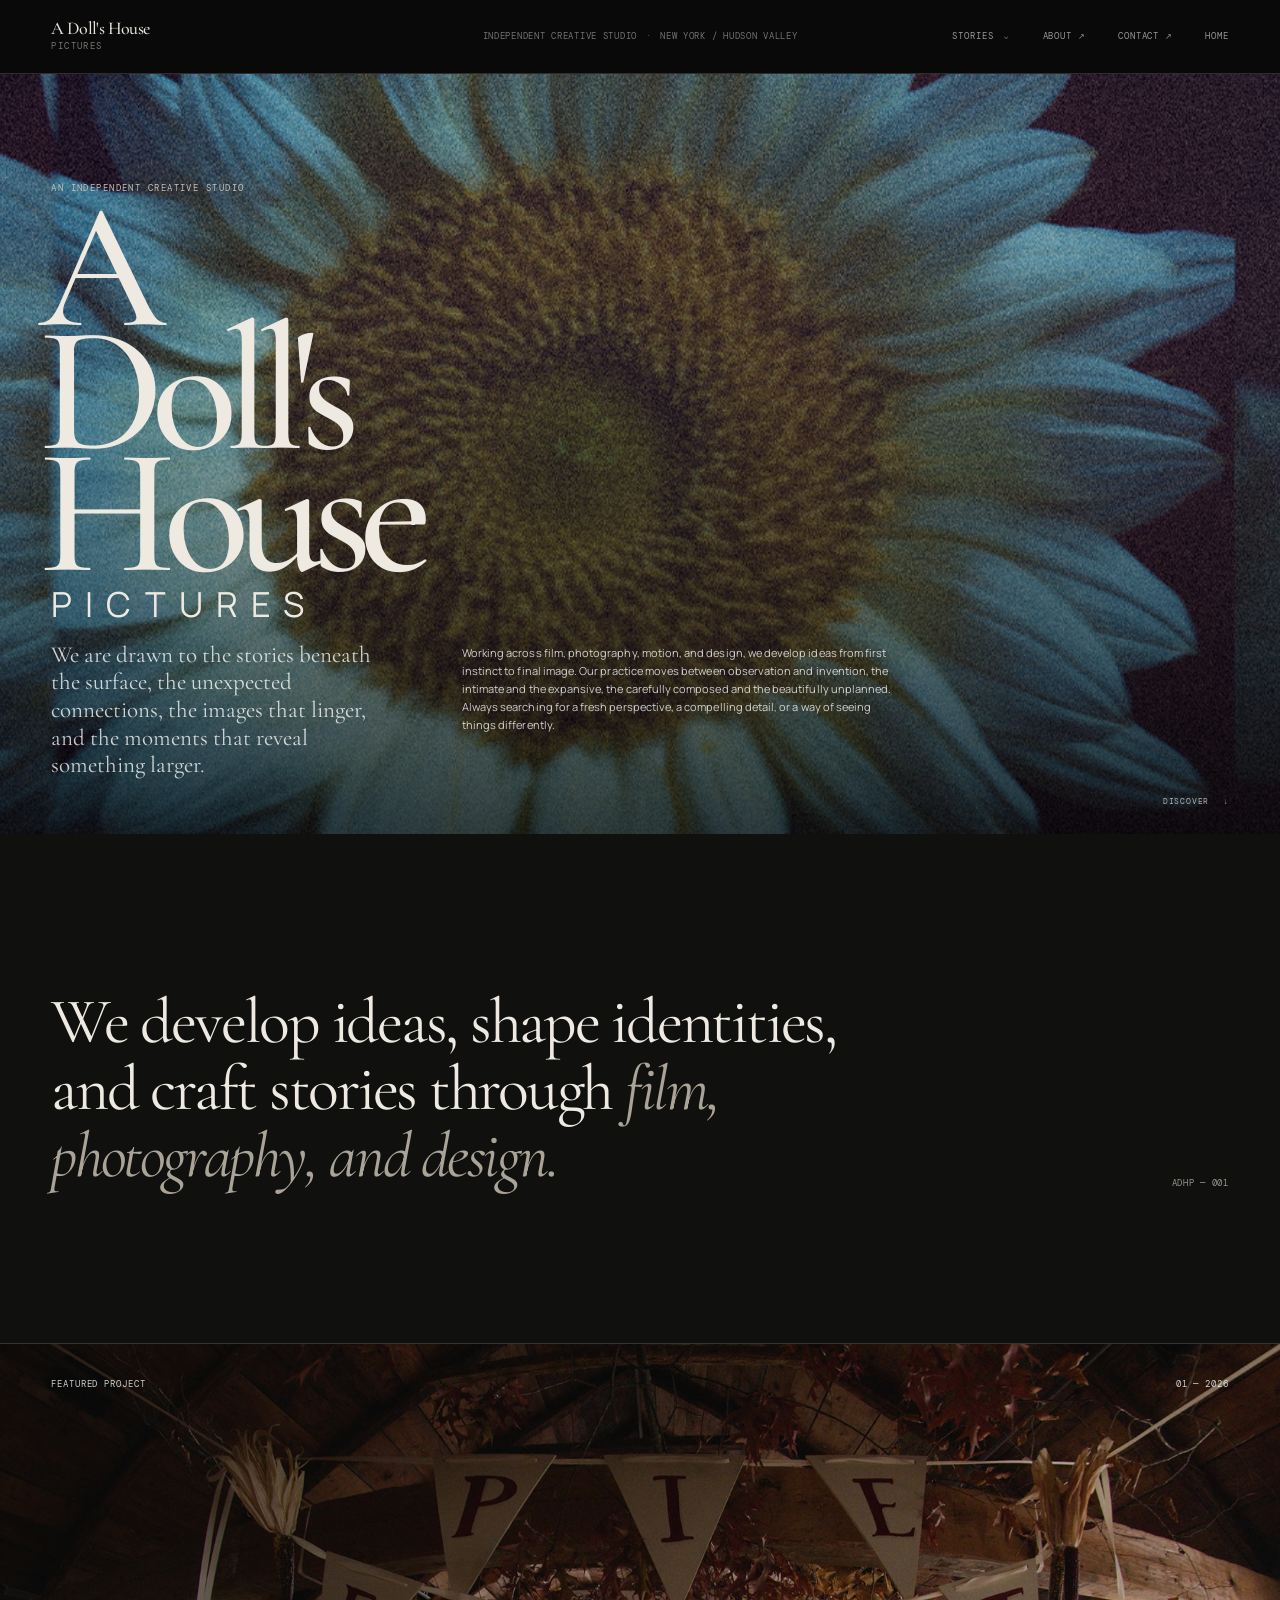
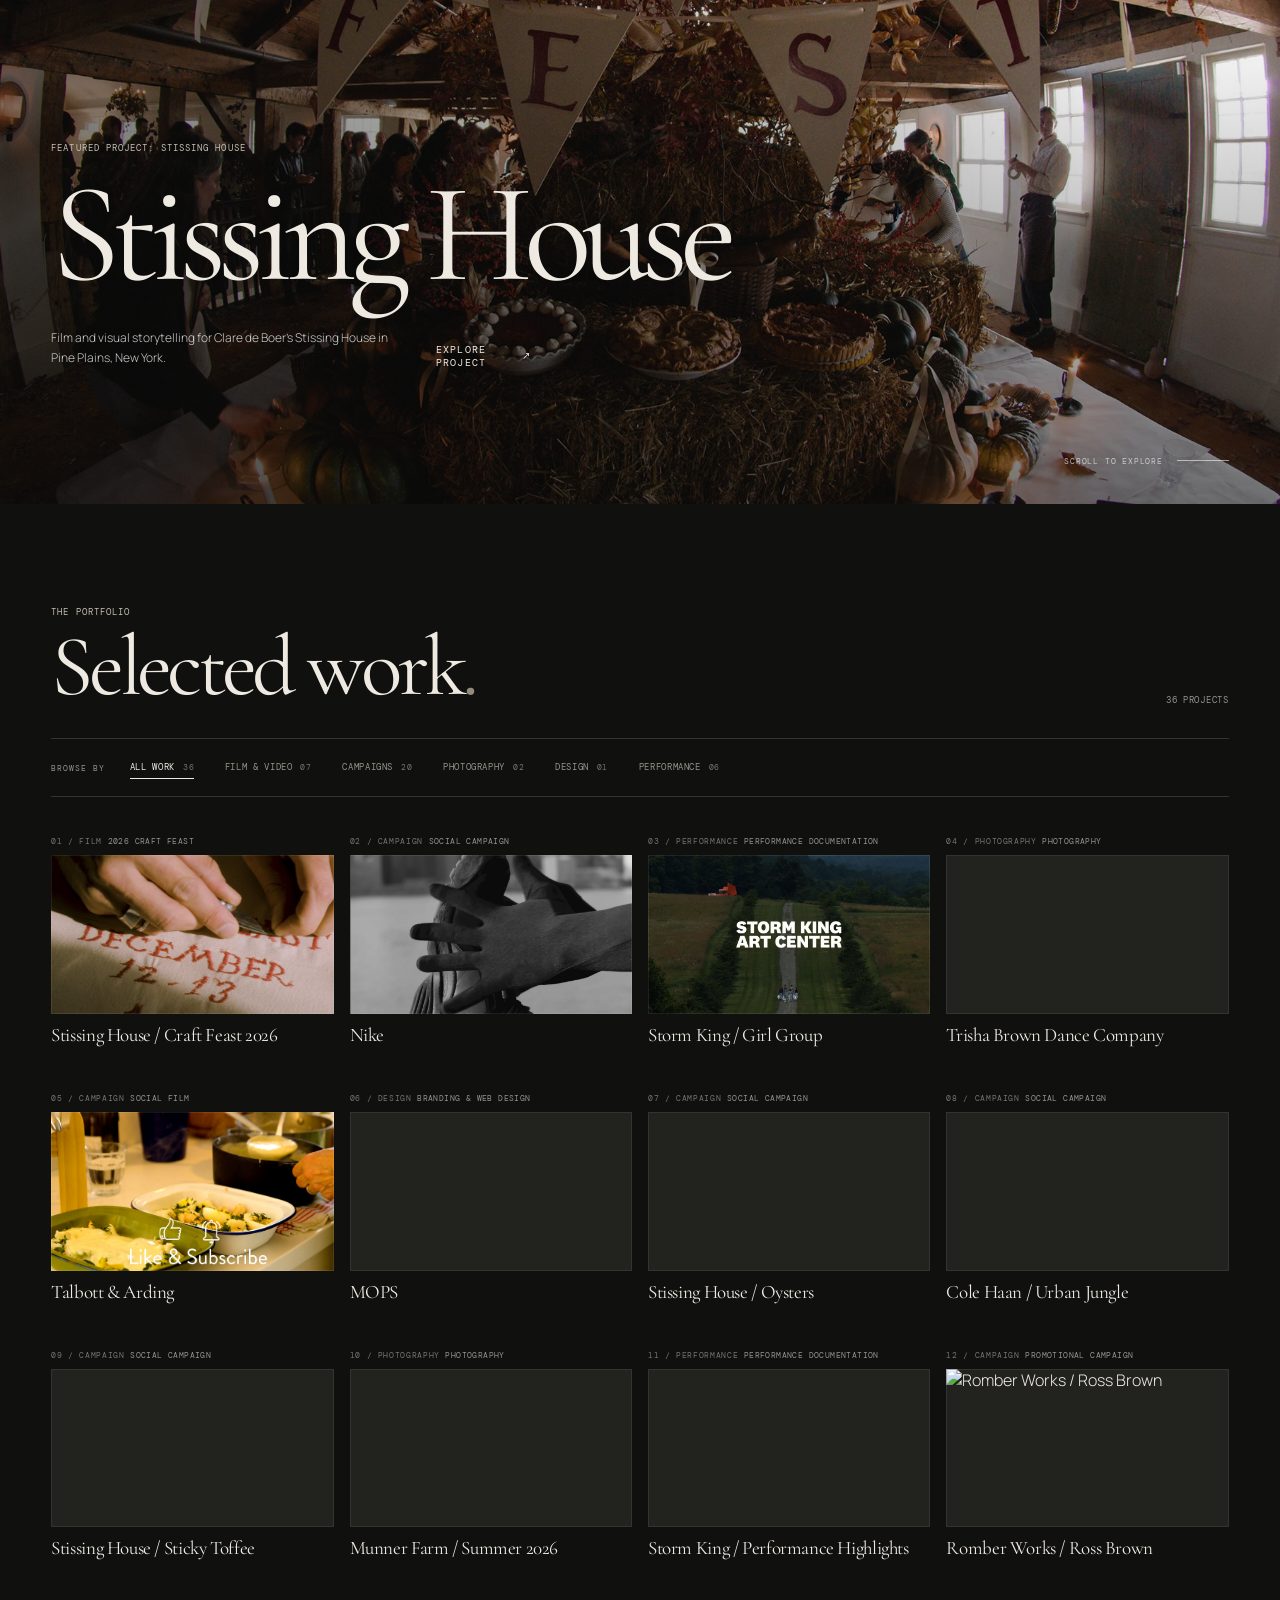
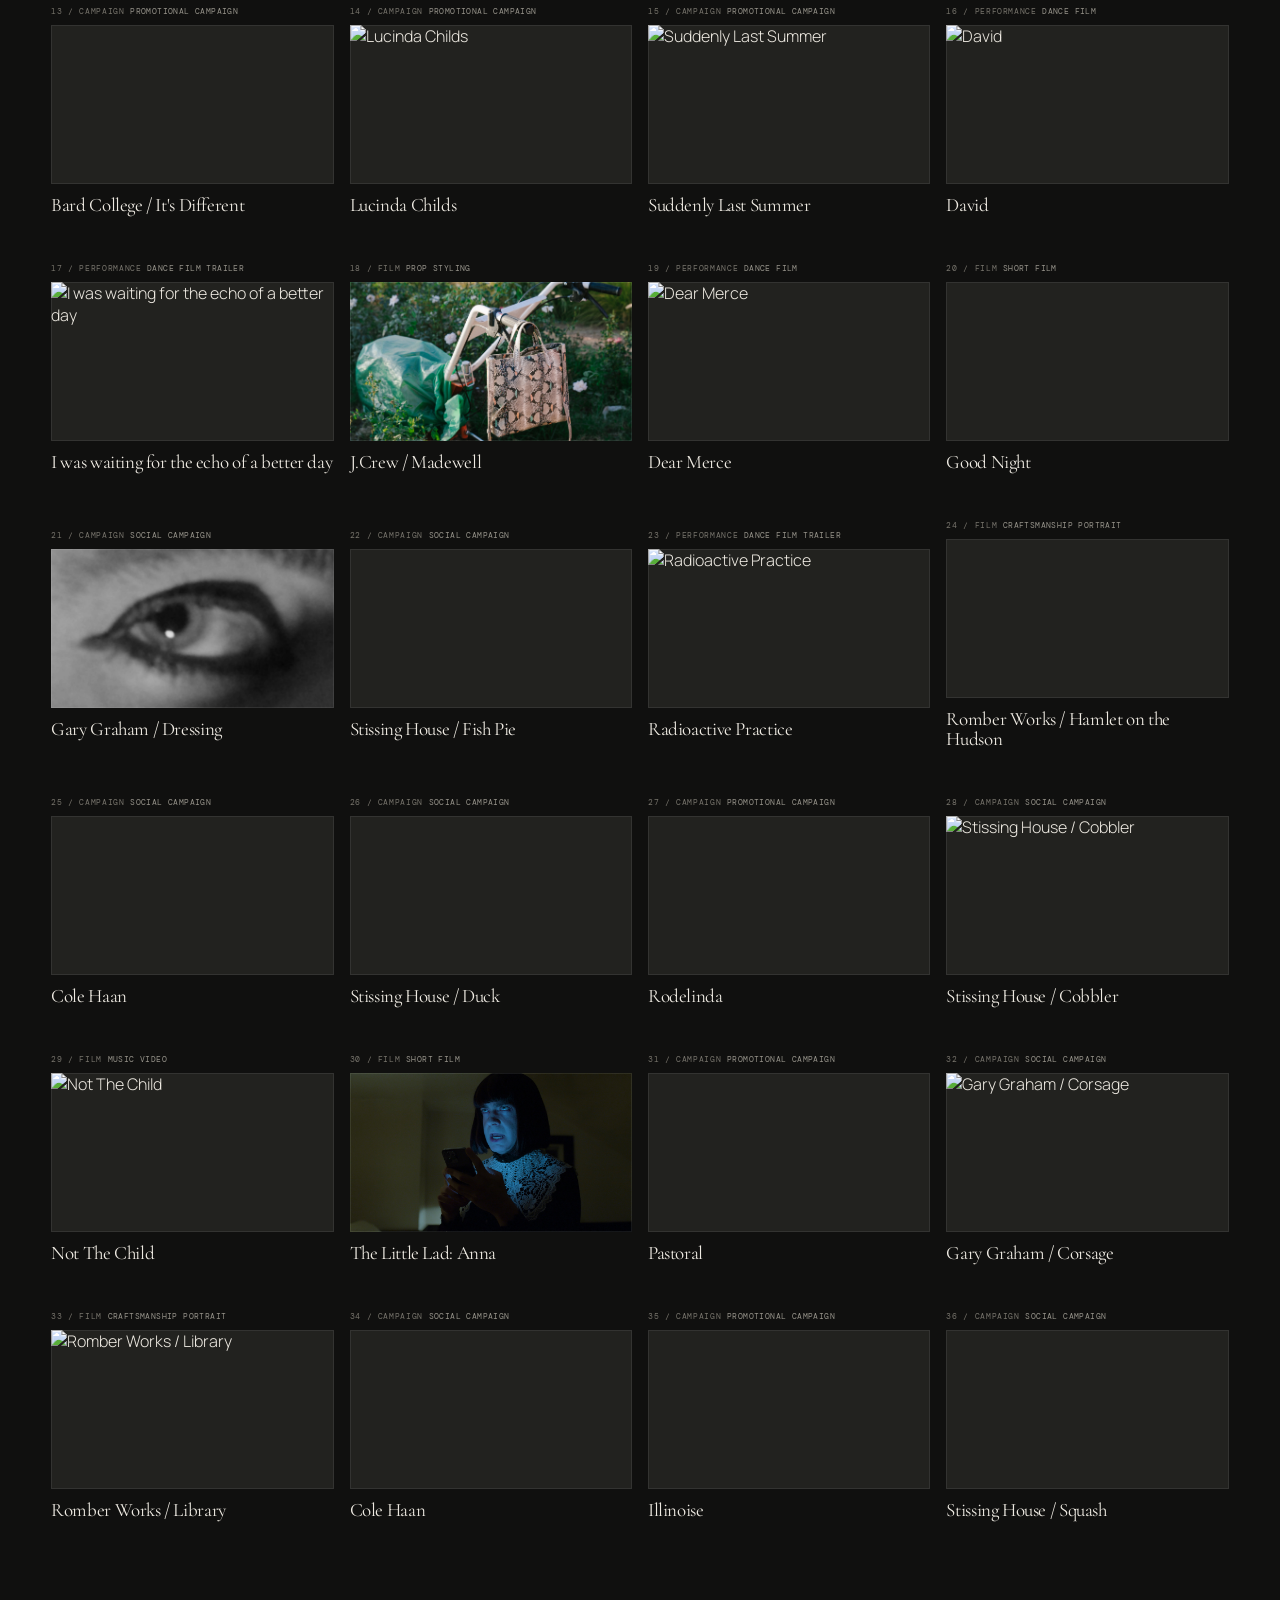
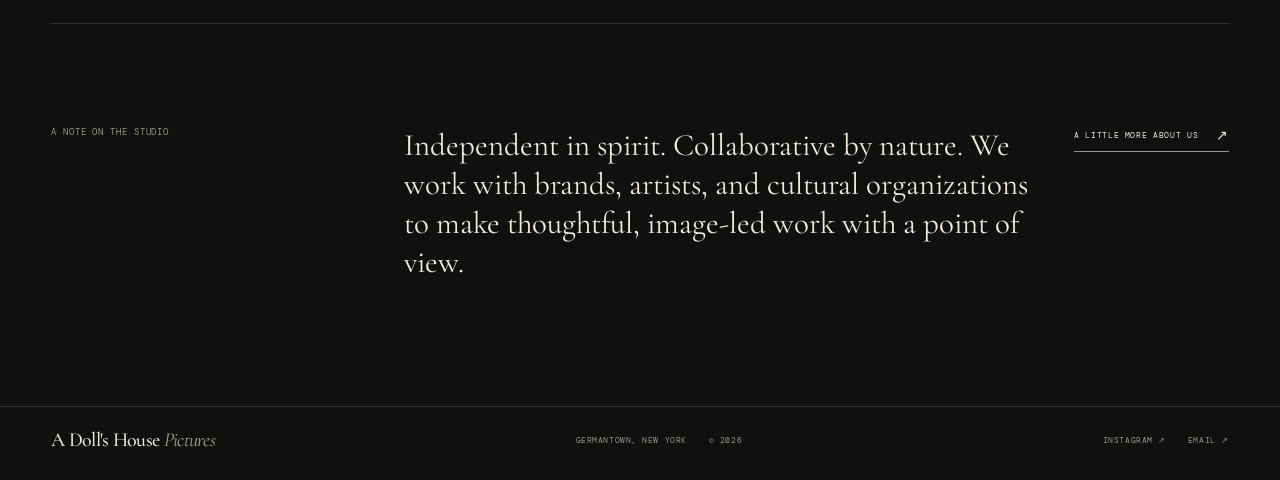
==== commit d34bd0e9: "Add files via upload" ====
--- a/index.html
+++ b/index.html
@@ -277,7 +277,7 @@
       <div class="hero-shade"></div>
 
       <div class="hero-topline">
-        <span>Selected work</span>
+        <span>Featured Project</span>
         <span>01 — 2026</span>
       </div>
 
@@ -290,12 +290,12 @@
         <div class="hero-bottom">
 
           <p>
-            Film, photography, and visual storytelling for Stissing House.
+            Film and visual storytelling for Clare de Boer's Stissing House in Pine Plains, New York.
           </p>
 
-          <a class="hero-open" href="stissinghouse.html">
-            Explore featured project <span>↗</span>
-          </a>
+         <a class="hero-open" href="stissinghouse.html">
+  Explore project <span aria-hidden="true">↗</span>
+</a>
 
         </div>
 
--- a/style.css
+++ b/style.css
@@ -656,7 +656,7 @@
 .featuredproject .hero-open {
   display: inline-flex;
   align-items: center;
-  gap: 14px;
+  gap: 5px;
   margin-top: 25px;
   color: var(--ink);
   font: 10px var(--mono);
@@ -665,11 +665,12 @@
 }
 
 .featuredproject .hero-open span {
-  transition: transform .25s ease;
+  display: inline-block;
+  transition: transform .3s cubic-bezier(.2, .7, .2, 1);
 }
 
 .featuredproject .hero-open:hover span {
-  transform: translateX(5px);
+  transform: translate(3px, -3px);
 }
 
 .featuredproject .hero-scroll {
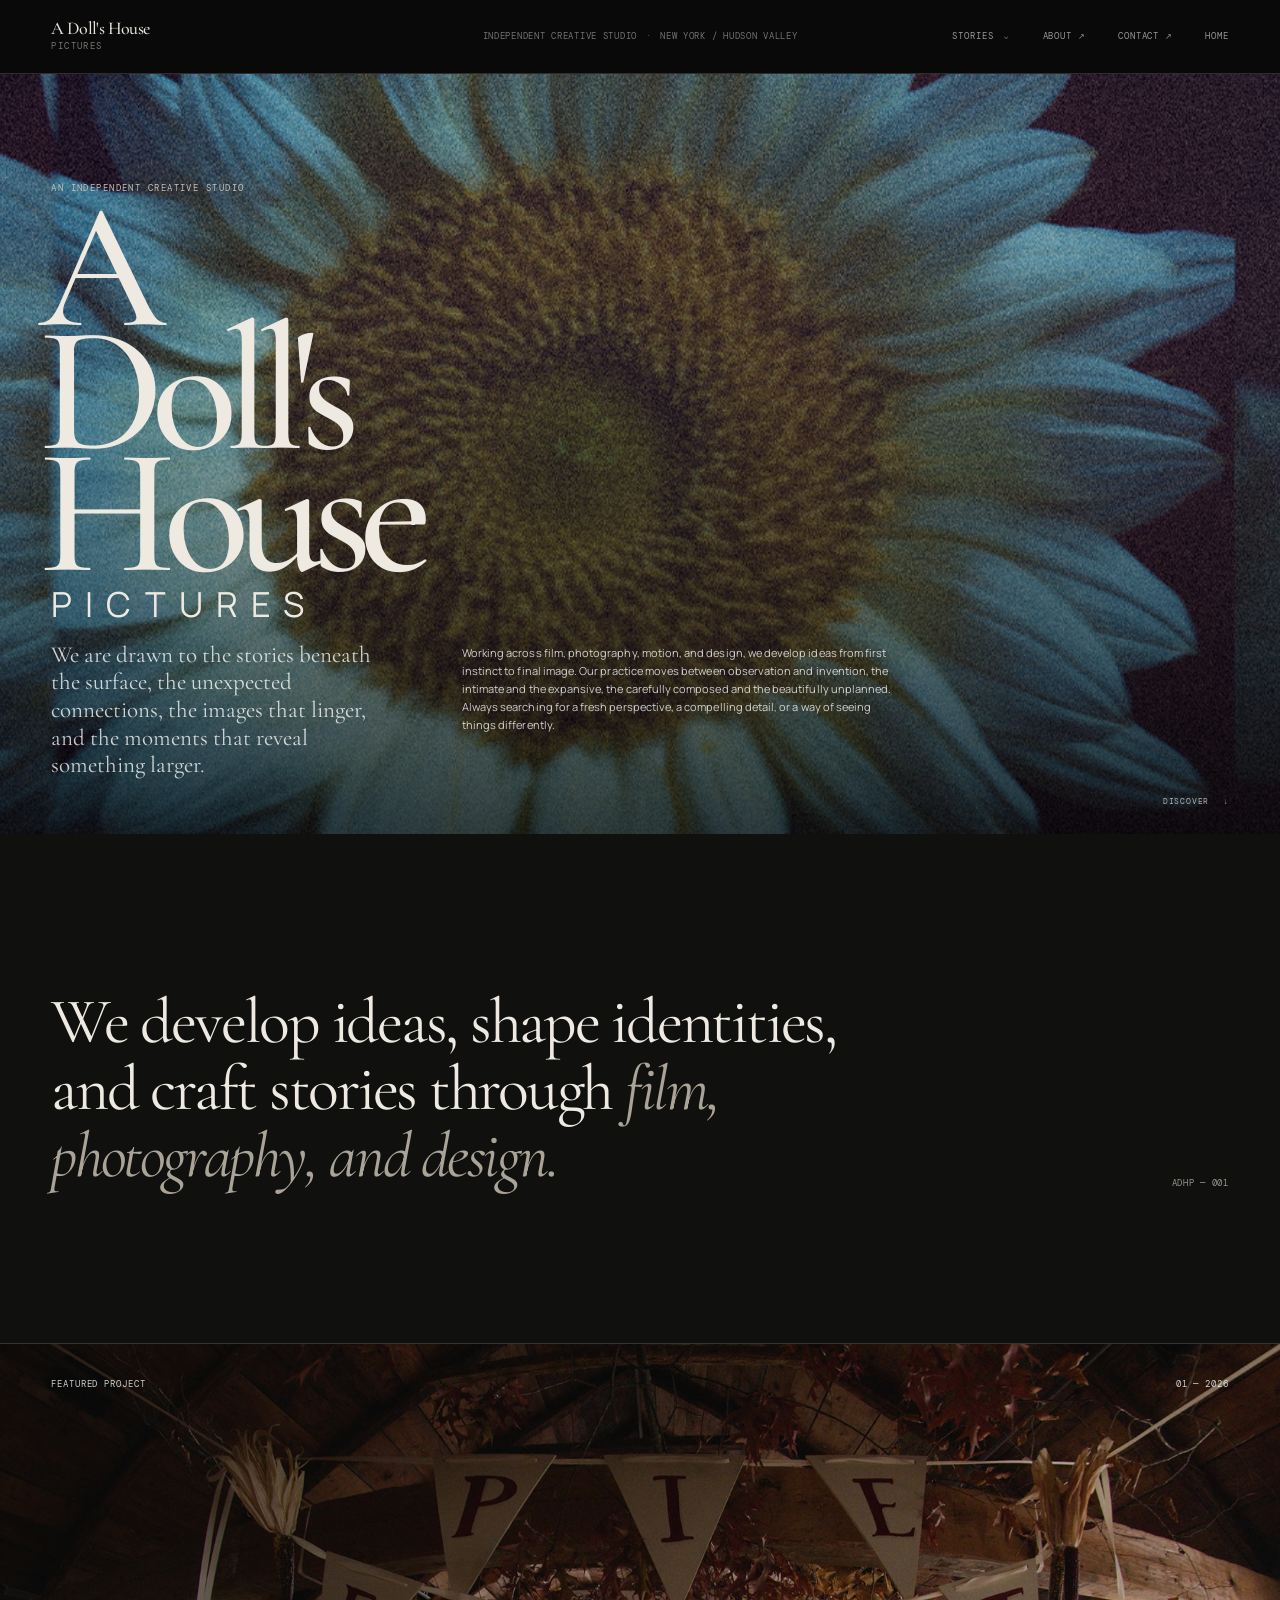
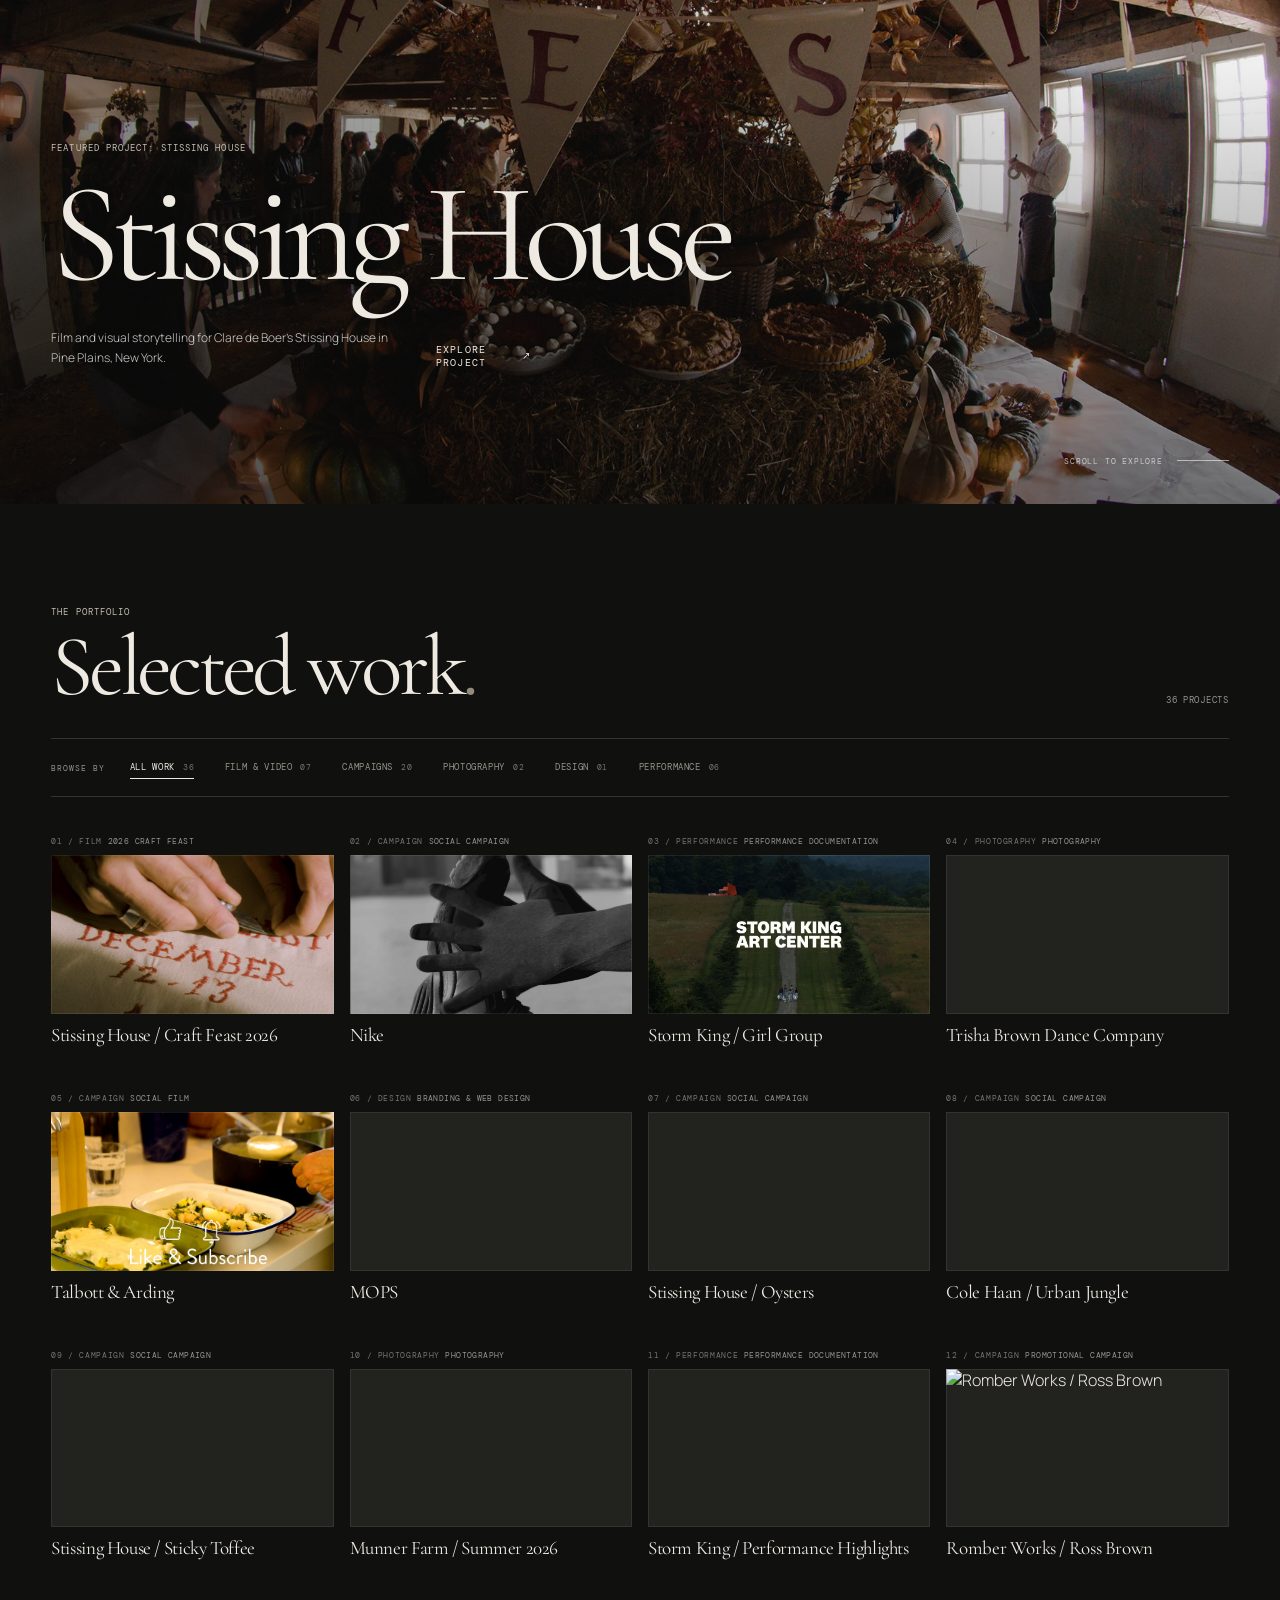
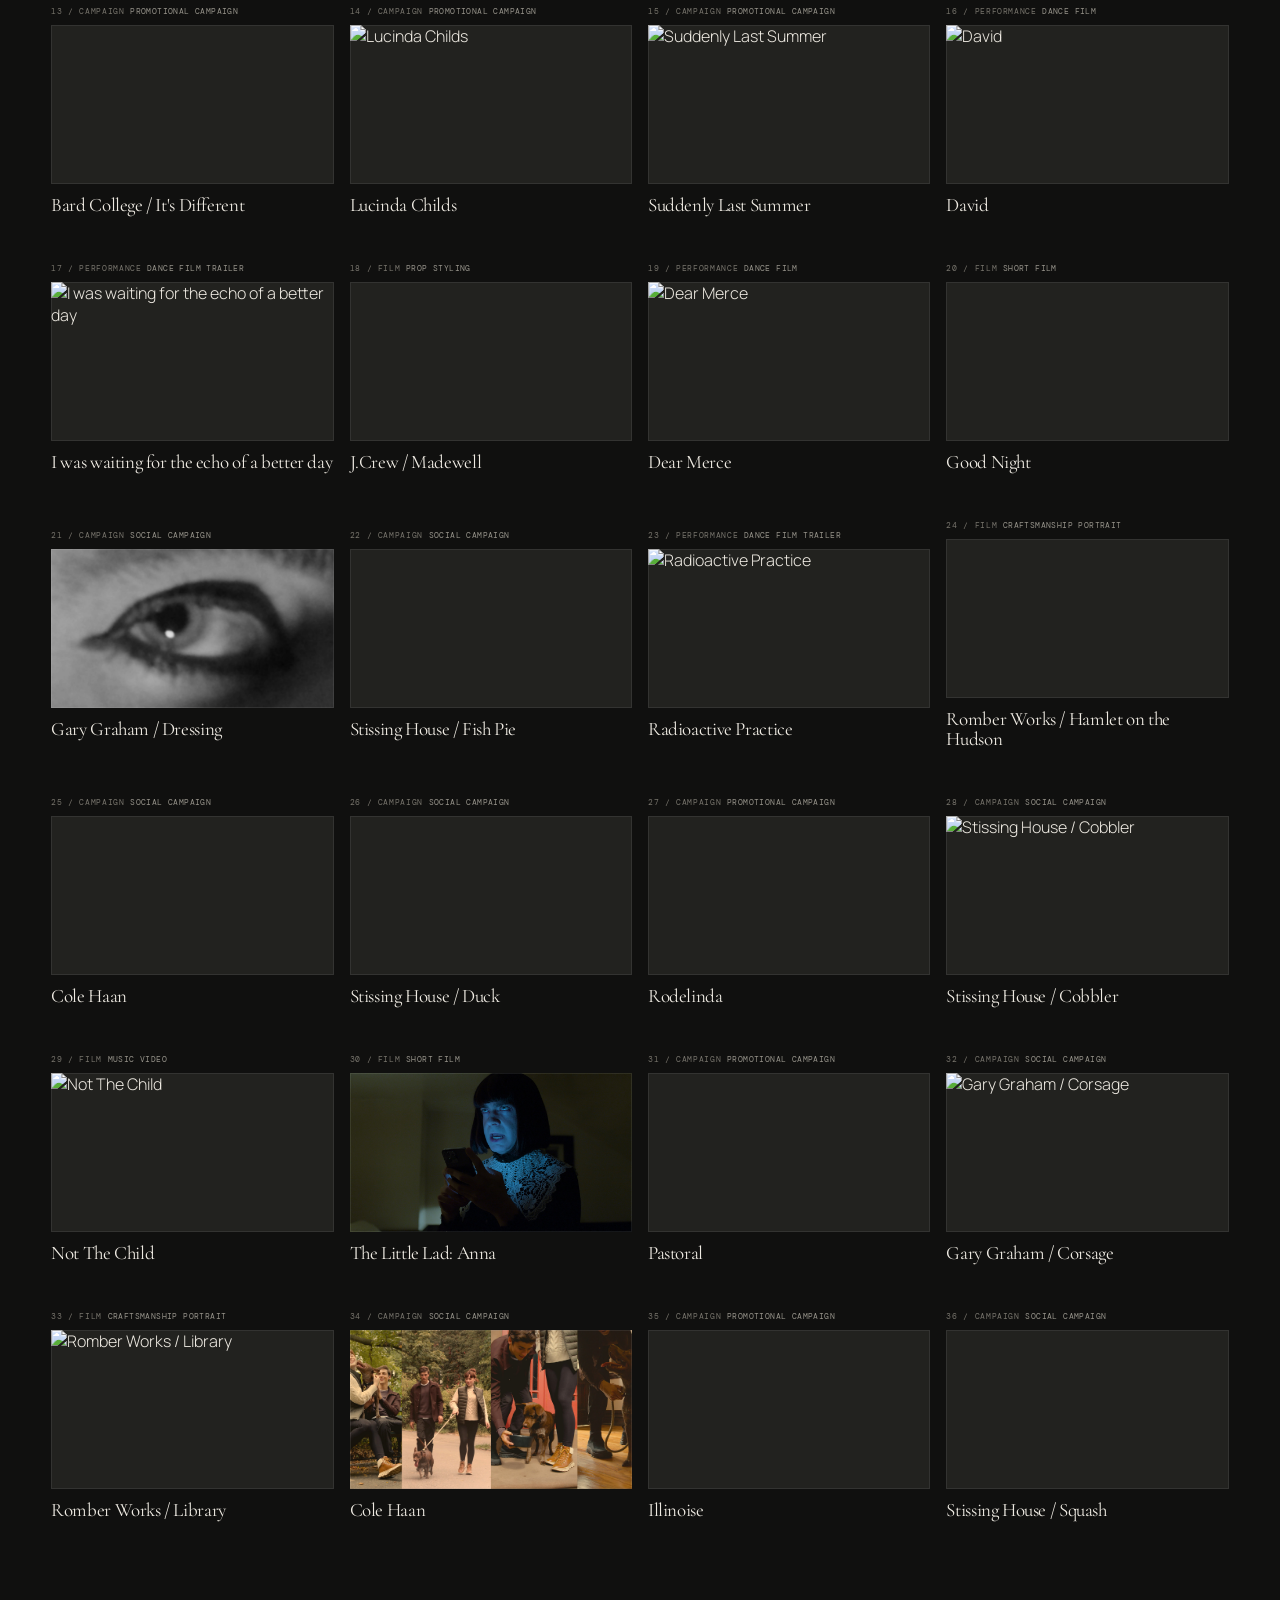
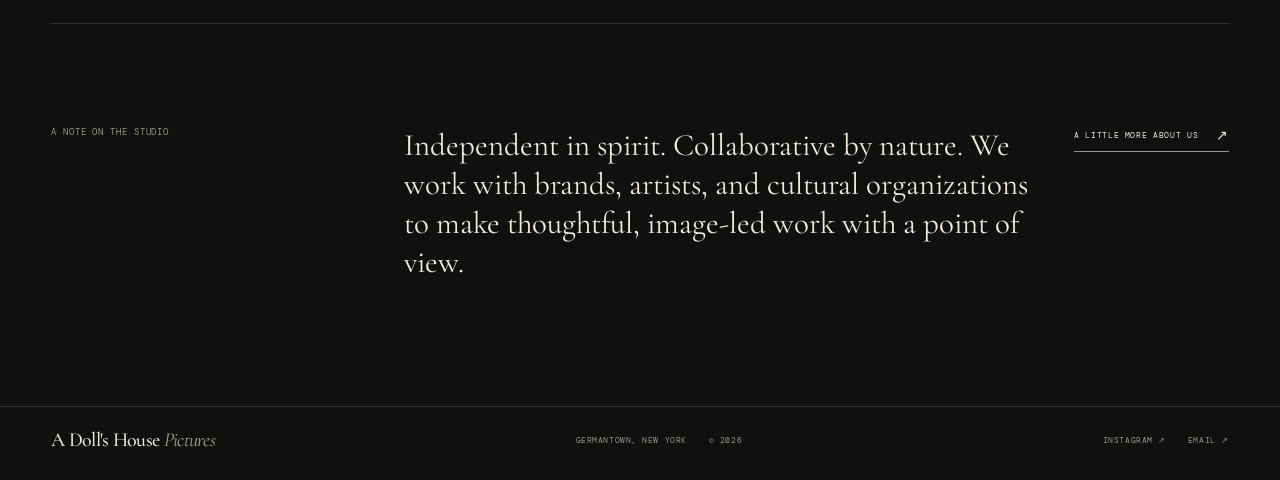
==== commit e32da5a0: "Add files via upload" ====
--- a/index.html
+++ b/index.html
@@ -462,48 +462,79 @@
 
 
 
+
 <script>
 window.addEventListener("DOMContentLoaded", () => {
   "use strict";
 
   if (!window.Vimeo || !window.Vimeo.Player) {
+    console.warn("Vimeo Player API did not load.");
     return;
   }
 
-  const container = document.getElementById("studioHeroImage");
-  const iframe = document.getElementById("studioHeroPlayer");
-
-  if (!container || !iframe) return;
-
-  const player = new Vimeo.Player(iframe);
-
-  player.on("playing", () => {
-    container.classList.add("is-playing");
-  });
-
-  player.on("error", error => {
-    console.warn("Homepage hero video error:", error);
-  });
-
-  player.ready()
-    .then(() => player.setMuted(true))
-    .then(() => player.getDuration())
-    .then(duration => {
-
-      if (!duration || !Number.isFinite(duration)) {
-        throw new Error("Unable to determine video duration.");
-      }
-
-      // Choose a random starting point.
-      // Avoid the final five seconds.
-      const randomStart = Math.random() * Math.max(1, duration - 5);
-
-      return player.setCurrentTime(randomStart);
-    })
-    .then(() => player.play())
-    .catch(error => {
-      console.warn("Homepage hero initialization:", error);
+  /* =========================================
+     01 — HOMEPAGE HERO
+     Random starting position
+  ========================================= */
+
+  const studioContainer = document.getElementById("studioHeroImage");
+  const studioIframe = document.getElementById("studioHeroPlayer");
+
+  if (studioContainer && studioIframe) {
+    const studioPlayer = new Vimeo.Player(studioIframe);
+
+    studioPlayer.on("playing", () => {
+      studioContainer.classList.add("is-playing");
     });
+
+    studioPlayer.on("error", error => {
+      console.warn("Homepage hero video error:", error);
+    });
+
+    studioPlayer.ready()
+      .then(() => studioPlayer.setMuted(true))
+      .then(() => studioPlayer.getDuration())
+      .then(duration => {
+        if (!duration || !Number.isFinite(duration)) {
+          throw new Error("Unable to determine video duration.");
+        }
+
+        const randomStart = Math.random() * Math.max(1, duration - 5);
+        return studioPlayer.setCurrentTime(randomStart);
+      })
+      .then(() => studioPlayer.play())
+      .catch(error => {
+        console.warn("Homepage hero initialization:", error);
+      });
+  }
+
+
+  /* =========================================
+     02 — FEATURED PROJECT
+     Stissing House background video
+  ========================================= */
+
+  const featuredContainer = document.getElementById("heroImage");
+  const featuredIframe = document.getElementById("featuredProjectPlayer");
+
+  if (featuredContainer && featuredIframe) {
+    const featuredPlayer = new Vimeo.Player(featuredIframe);
+
+    featuredPlayer.on("playing", () => {
+      featuredContainer.classList.add("is-playing");
+    });
+
+    featuredPlayer.on("error", error => {
+      console.warn("Featured project video error:", error);
+    });
+
+    featuredPlayer.ready()
+      .then(() => featuredPlayer.setMuted(true))
+      .then(() => featuredPlayer.play())
+      .catch(error => {
+        console.warn("Featured project video initialization:", error);
+      });
+  }
 
 });
 </script>
